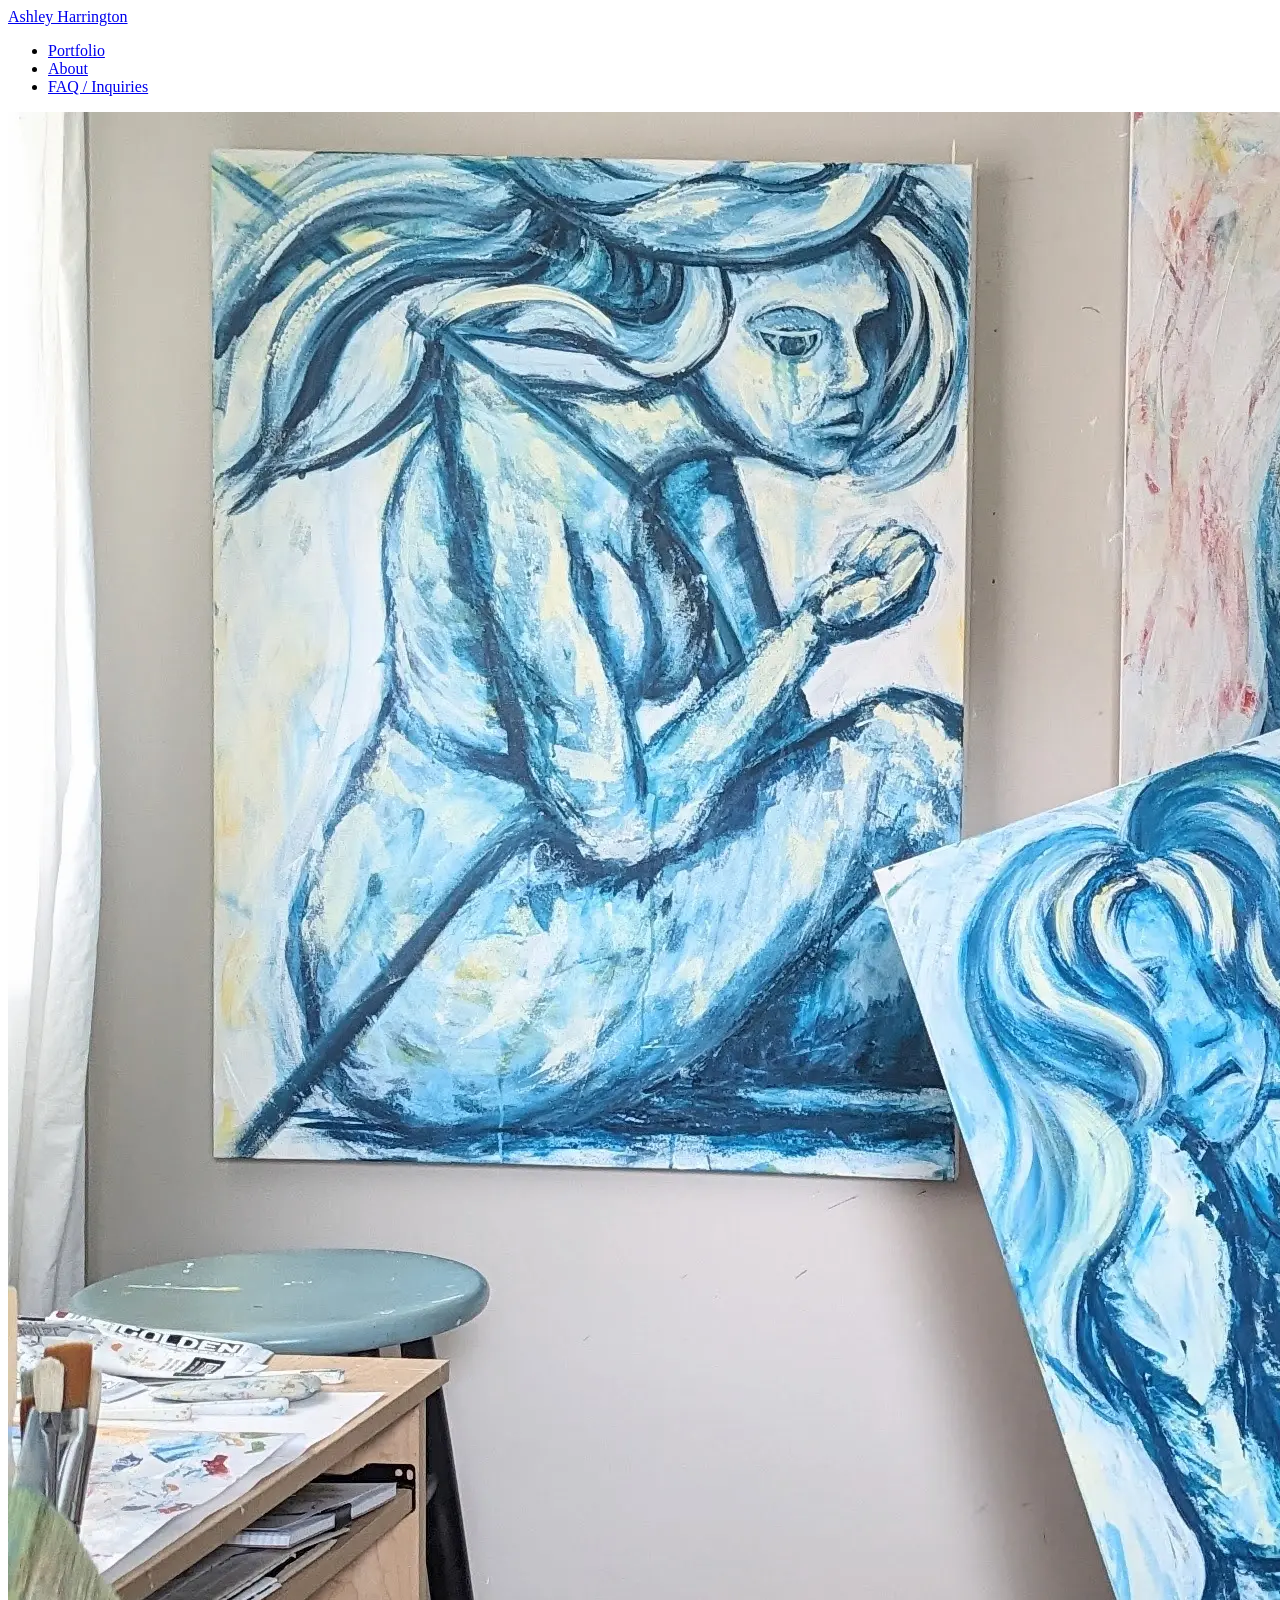
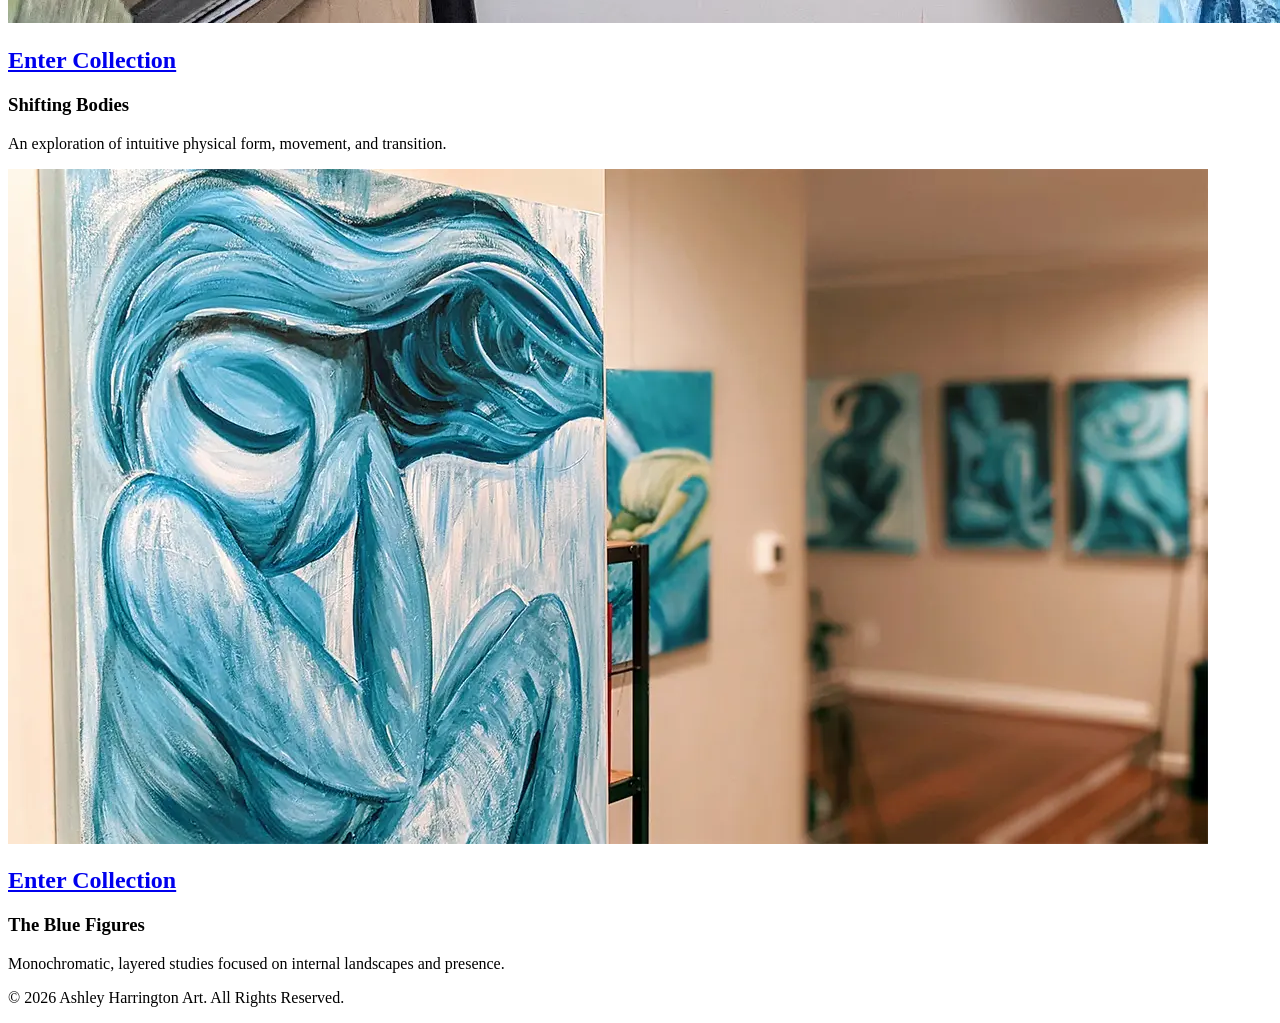
==== index.html @ 6ef23a46 "Update index.html" ====
<!DOCTYPE html>
<html lang="en">
<head>
    <meta charset="UTF-8">
    <meta name="viewport" content="width=device-width, initial-scale=1.0">
    <title>Ashley Harrington Art | Portfolio</title>
    <link rel="stylesheet" href="assets/css/style.css">
</head>
<body>

    <!-- Header Navigation -->
    <header id="site-header" class="gallery-container">
        <div class="header-inner">
            <div class="logo">
                <a href="index.html">Ashley Harrington</a>
            </div>
            <nav>
                <ul>
                    <li><a href="index.html">Portfolio</a></li>
                    <li><a href="about.html">About</a></li>
                    <li><a href="faq.html">FAQ / Inquiries</a></li>
                </ul>
            </nav>
        </div>
    </header>

    <!-- Main Content Container -->
    <main class="gallery-container">
        <section class="collection-rows">

            <!-- Series Block 1 -->
            <div class="collection-block">
                <a href="shifting-bodies.html" class="image-frame">
                    <img src="images/Shifting Bodies Hero.webp" alt="Horizontal shifting bodies somatic painting" />
                    <h2>Enter Collection</h2>
                </a>
                <h3>Shifting Bodies</h3>
                <p>An exploration of intuitive physical form, movement, and transition.</p>
            </div>

            <!-- Series Block 2 -->
            <div class="collection-block">
                <a href="blue-figures.html" class="image-frame">
                    <img src="images/The Blue Figures Hero.webp" alt="Horizontal blue figures landscape intuitive art" />
                    <h2>Enter Collection</h2>
                </a>
                <h3>The Blue Figures</h3>
                <p>Monochromatic, layered studies focused on internal landscapes and presence.</p>
            </div>

        </section>
    </main>

    <!-- Global Footer -->
    <footer id="site-footer">
        <div class="gallery-container">
            <p>&copy; 2026 Ashley Harrington Art. All Rights Reserved.</p>
        </div>
    </footer>

</body>
</html>
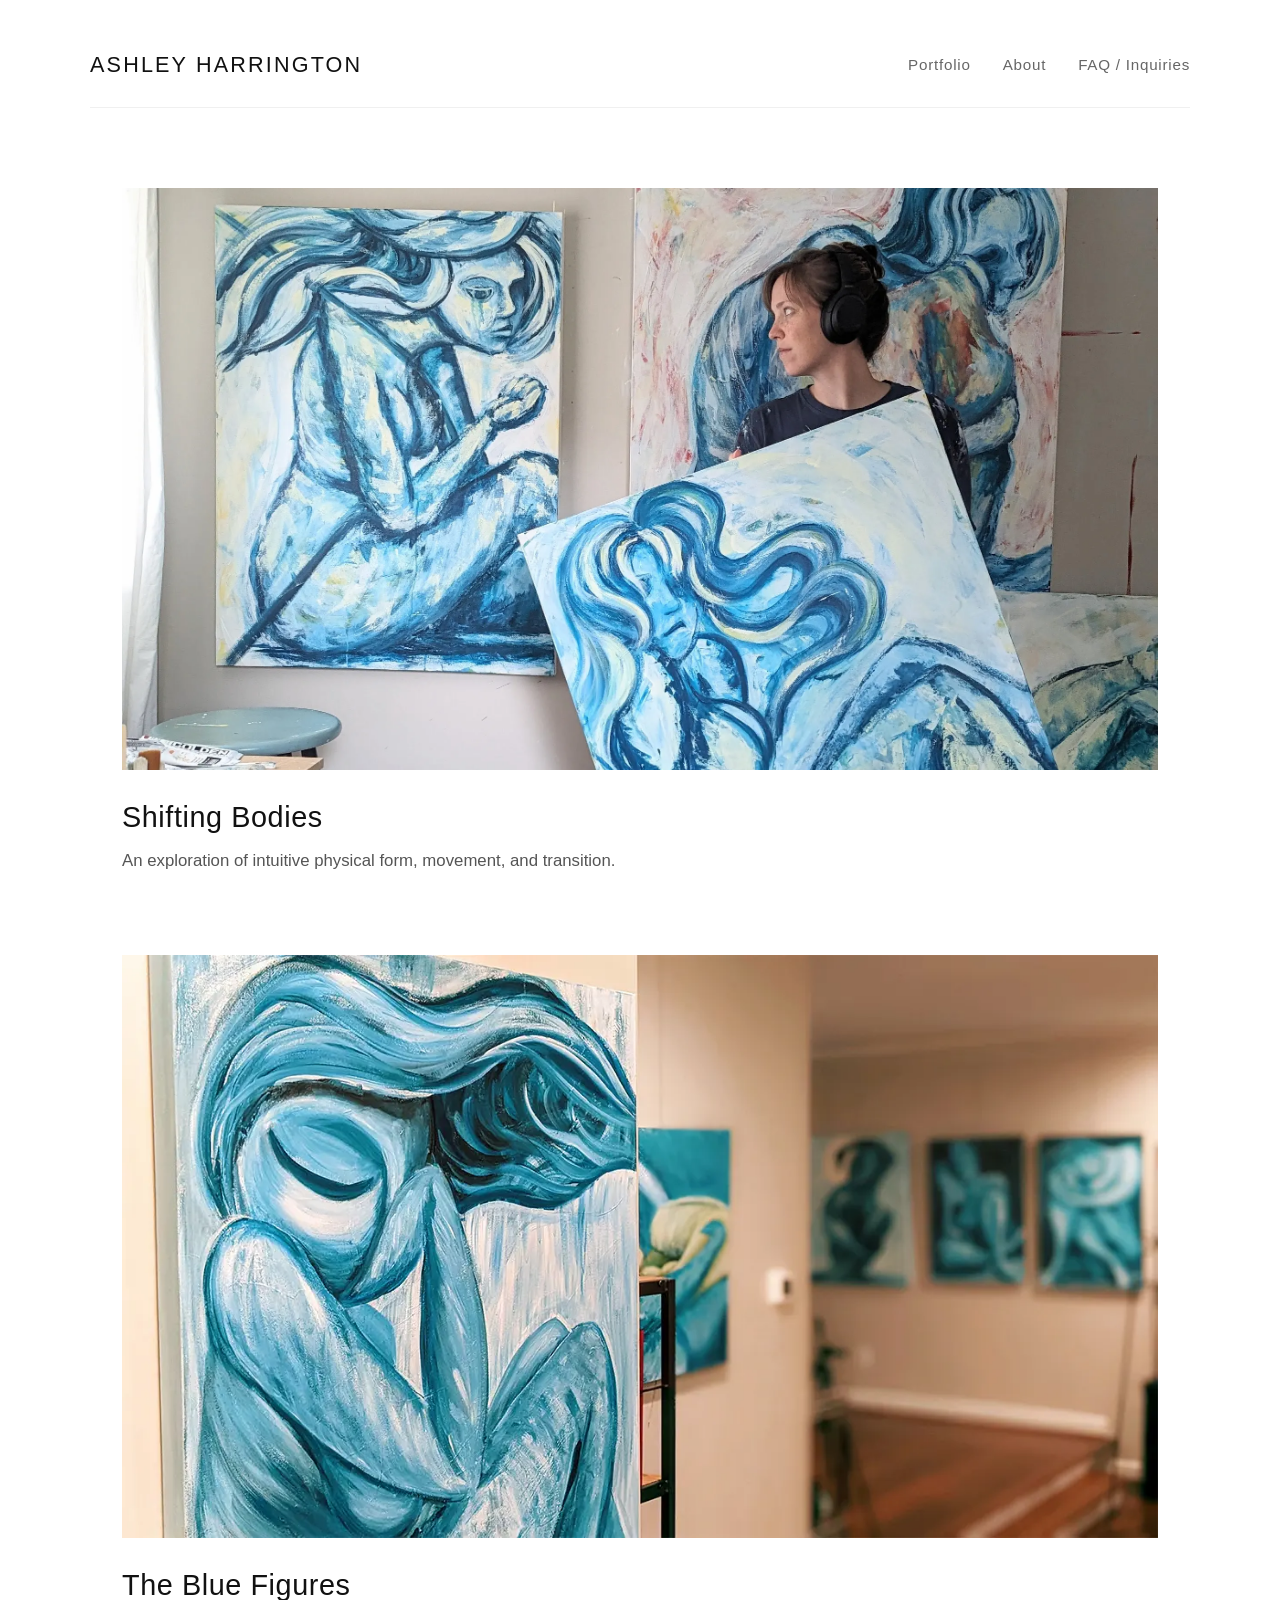
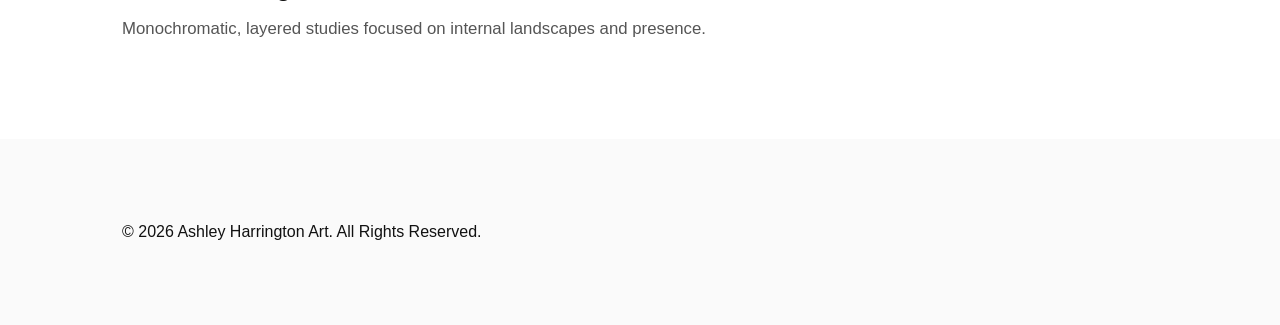
==== commit 21c9b367: "Update index.html" ====
--- a/index.html
+++ b/index.html
@@ -4,7 +4,7 @@
     <meta charset="UTF-8">
     <meta name="viewport" content="width=device-width, initial-scale=1.0">
     <title>Ashley Harrington Art | Portfolio</title>
-    <link rel="stylesheet" href="assets/css/style.css">
+    <link rel="stylesheet" href="assets/css/art.css">
 </head>
 <body>
 
--- a/assets/css/art.css
+++ b/assets/css/art.css
@@ -0,0 +1,318 @@
+/* ==========================================================================
+   MINIMALIST ART GALLERY BLUEPRINT (RAW & RESPONSIVE)
+   ========================================================================== */
+
+/* --- 1. General Page Architecture --- */
+* {
+    box-sizing: border-box;
+    margin: 0;
+    padding: 0;
+}
+
+body {
+    font-family: -apple-system, BlinkMacSystemFont, "Segoe UI", Roboto, Helvetica, Arial, sans-serif;
+    background-color: #ffffff;
+    color: #111111;
+    line-height: 1.6;
+    -webkit-font-smoothing: antialiased;
+}
+
+/* --- 2. Structural Gallery Alignment Containers --- */
+.gallery-container {
+    width: 100%;
+    max-width: 1100px; /* Aligns all elements on a clean central baseline */
+    margin: 0 auto;
+    padding: 0 2rem;
+}
+
+/* --- 3. Unified Header & Inline Navigation --- */
+#site-header {
+    padding: 3rem 0;
+}
+
+#site-header .header-inner {
+    display: flex;
+    justify-content: space-between;
+    align-items: center;
+    border-bottom: 1px solid #f0f0f0;
+    padding-bottom: 1.5rem;
+}
+
+#site-header .logo a {
+    font-size: 1.35rem;
+    font-weight: 400;
+    letter-spacing: 0.1em;
+    text-transform: uppercase;
+    text-decoration: none;
+    color: #111111;
+}
+
+#site-header nav ul {
+    display: flex;
+    list-style: none;
+    gap: 2rem;
+}
+
+#site-header nav a {
+    text-decoration: none;
+    color: #666666;
+    font-size: 0.95rem;
+    letter-spacing: 0.05em;
+    transition: color 0.3s ease;
+}
+
+#site-header nav a:hover {
+    color: #111111;
+}
+
+/* --- 4. Homepage Editorial Row Architecture --- */
+.collection-rows {
+    display: grid;
+    grid-template-columns: 100%;
+    gap: 5rem; /* Generous breathing space between collections */
+    margin: 2rem 0 6rem 0;
+}
+
+.collection-block {
+    display: flex;
+    flex-direction: column;
+    width: 100%;
+}
+
+.collection-block .image-frame {
+    display: grid;
+    grid-template-areas: "overlay";
+    width: 100%;
+    aspect-ratio: 16 / 9; /* Strict widescreen horizontal boundaries */
+    overflow: hidden;
+    position: relative;
+    text-decoration: none;
+    margin-bottom: 1.5rem;
+    background-color: #fafafa;
+}
+
+.collection-block img {
+    grid-area: overlay;
+    width: 100%;
+    height: 100%;
+    object-fit: cover;
+    object-position: center;
+    transition: filter 0.5s cubic-bezier(0.25, 1, 0.5, 1);
+}
+
+.collection-block h2 {
+    grid-area: overlay;
+    display: flex;
+    justify-content: center;
+    align-items: center;
+    margin: 0;
+    color: #ffffff;
+    font-size: 1.35rem;
+    letter-spacing: 0.2em;
+    text-transform: uppercase;
+    font-weight: 300;
+    opacity: 0;
+    background: rgba(0, 0, 0, 0.4); /* Smooth gallery shade */
+    transition: opacity 0.4s ease;
+    z-index: 2;
+}
+
+.collection-block h3 {
+    font-size: 1.8rem;
+    font-weight: 400;
+    letter-spacing: 0.02em;
+    margin: 0 0 0.5rem 0;
+    color: #111111;
+}
+
+.collection-block p {
+    font-size: 1.05rem;
+    color: #555555;
+    max-width: 650px;
+    margin: 0;
+}
+
+/* Hover System */
+.collection-block .image-frame:hover img {
+    filter: brightness(75%);
+}
+
+.collection-block .image-frame:hover h2 {
+    opacity: 1;
+}
+
+/* --- 5. Inner Pages Traditional Painting Grid --- */
+.page-intro {
+    margin: 2rem 0 4rem 0;
+    max-width: 700px;
+}
+
+.page-intro h1 {
+    font-size: 2.5rem;
+    font-weight: 300;
+    letter-spacing: 0.05em;
+    margin-bottom: 1rem;
+}
+
+.painting-grid {
+    display: grid;
+    grid-template-columns: repeat(auto-fill, minmax(300px, 1fr));
+    gap: 3rem;
+    margin-bottom: 6rem;
+}
+
+.painting-card {
+    display: flex;
+    flex-direction: column;
+}
+
+.painting-card .img-wrap {
+    width: 100%;
+    aspect-ratio: 1 / 1; /* Crisp square thumb grid for individual art */
+    overflow: hidden;
+    margin-bottom: 1rem;
+    background-color: #fafafa;
+}
+
+.painting-card img {
+    width: 100%;
+    height: 100%;
+    object-fit: cover;
+}
+
+.painting-card h4 {
+    font-size: 1.15rem;
+    font-weight: 500;
+    margin-bottom: 0.25rem;
+}
+
+.painting-card p {
+    font-size: 0.95rem;
+    color: #666666;
+}
+
+/* --- 6. Form & Footer Formatting --- */
+#site-footer {
+    background-color: #fafafa;
+    padding: 5rem 0;
+    border-top: 1px solid #eeeee e;
+}
+
+.footer-layout {
+    display: grid;
+    grid-template-columns: 1fr 1fr;
+    gap: 4rem;
+}
+
+.contact-form-wrapper h2 {
+    font-size: 1.75rem;
+    font-weight: 400;
+    margin-bottom: 1rem;
+}
+
+.contact-form-wrapper form {
+    display: flex;
+    flex-direction: column;
+    gap: 1.25rem;
+}
+
+.contact-form-wrapper input, 
+.contact-form-wrapper textarea {
+    width: 100%;
+    padding: 0.85rem;
+    border: 1px solid #cccccc;
+    font-size: 1rem;
+}
+
+.contact-form-wrapper button {
+    background-color: #111111;
+    color: #ffffff;
+    border: none;
+    padding: 1rem 2rem;
+    cursor: pointer;
+    font-size: 0.95rem;
+    letter-spacing: 0.1em;
+    text-transform: uppercase;
+    align-self: flex-start;
+}
+
+/* --- 7. Responsive Breakpoints --- */
+@media screen and (max-width: 768px) {
+    #site-header .header-inner {
+        flex-direction: column;
+        gap: 1.5rem;
+    }
+    .footer-layout {
+        grid-template-columns: 100%;
+        gap: 3rem;
+    }
+    .collection-block h3 {
+        font-size: 1.4rem;
+    }
+}
+2. The Core Homepage Template (index.html)
+Replace your full homepage code with this clean layout document. It connects directly to your styling file and lists your macro series with pristine code hygiene:
+
+HTML
+<!DOCTYPE html>
+<html lang="en">
+<head>
+    <meta charset="UTF-8">
+    <meta name="viewport" content="width=device-width, initial-scale=1.0">
+    <title>Ashley Harrington Art | Portfolio</title>
+    <link rel="stylesheet" href="assets/css/style.css">
+</head>
+<body>
+
+    <!-- Header Navigation -->
+    <header id="site-header" class="gallery-container">
+        <div class="header-inner">
+            <div class="logo">
+                <a href="index.html">Ashley Harrington</a>
+            </div>
+            <nav>
+                <ul>
+                    <li><a href="index.html">Portfolio</a></li>
+                    <li><a href="about.html">About</a></li>
+                    <li><a href="faq.html">FAQ / Inquiries</a></li>
+                </ul>
+            </nav>
+        </div>
+    </header>
+
+    <!-- Main Content Container -->
+    <main class="gallery-container">
+        <section class="collection-rows">
+
+            <!-- Series Block 1 -->
+            <div class="collection-block">
+                <a href="shifting-bodies.html" class="image-frame">
+                    <img src="images/shifting-bodies-horizontal.webp" alt="Horizontal shifting bodies somatic painting" />
+                    <h2>Enter Collection</h2>
+                </a>
+                <h3>Shifting Bodies</h3>
+                <p>An exploration of intuitive physical form, movement, and transition.</p>
+            </div>
+
+            <!-- Series Block 2 -->
+            <div class="collection-block">
+                <a href="blue-figures.html" class="image-frame">
+                    <img src="images/blue-figures-horizontal.webp" alt="Horizontal blue figures landscape intuitive art" />
+                    <h2>Enter Collection</h2>
+                </a>
+                <h3>The Blue Figures</h3>
+                <p>Monochromatic, layered studies focused on internal landscapes and presence.</p>
+            </div>
+
+        </section>
+    </main>
+
+    <!-- Global Footer -->
+    <footer id="site-footer">
+        <div class="gallery-container">
+            <p>&copy; 2026 Ashley Harrington Art. All Rights Reserved.</p>
+        </div>
+    </footer>
+
+</body>
+</html>
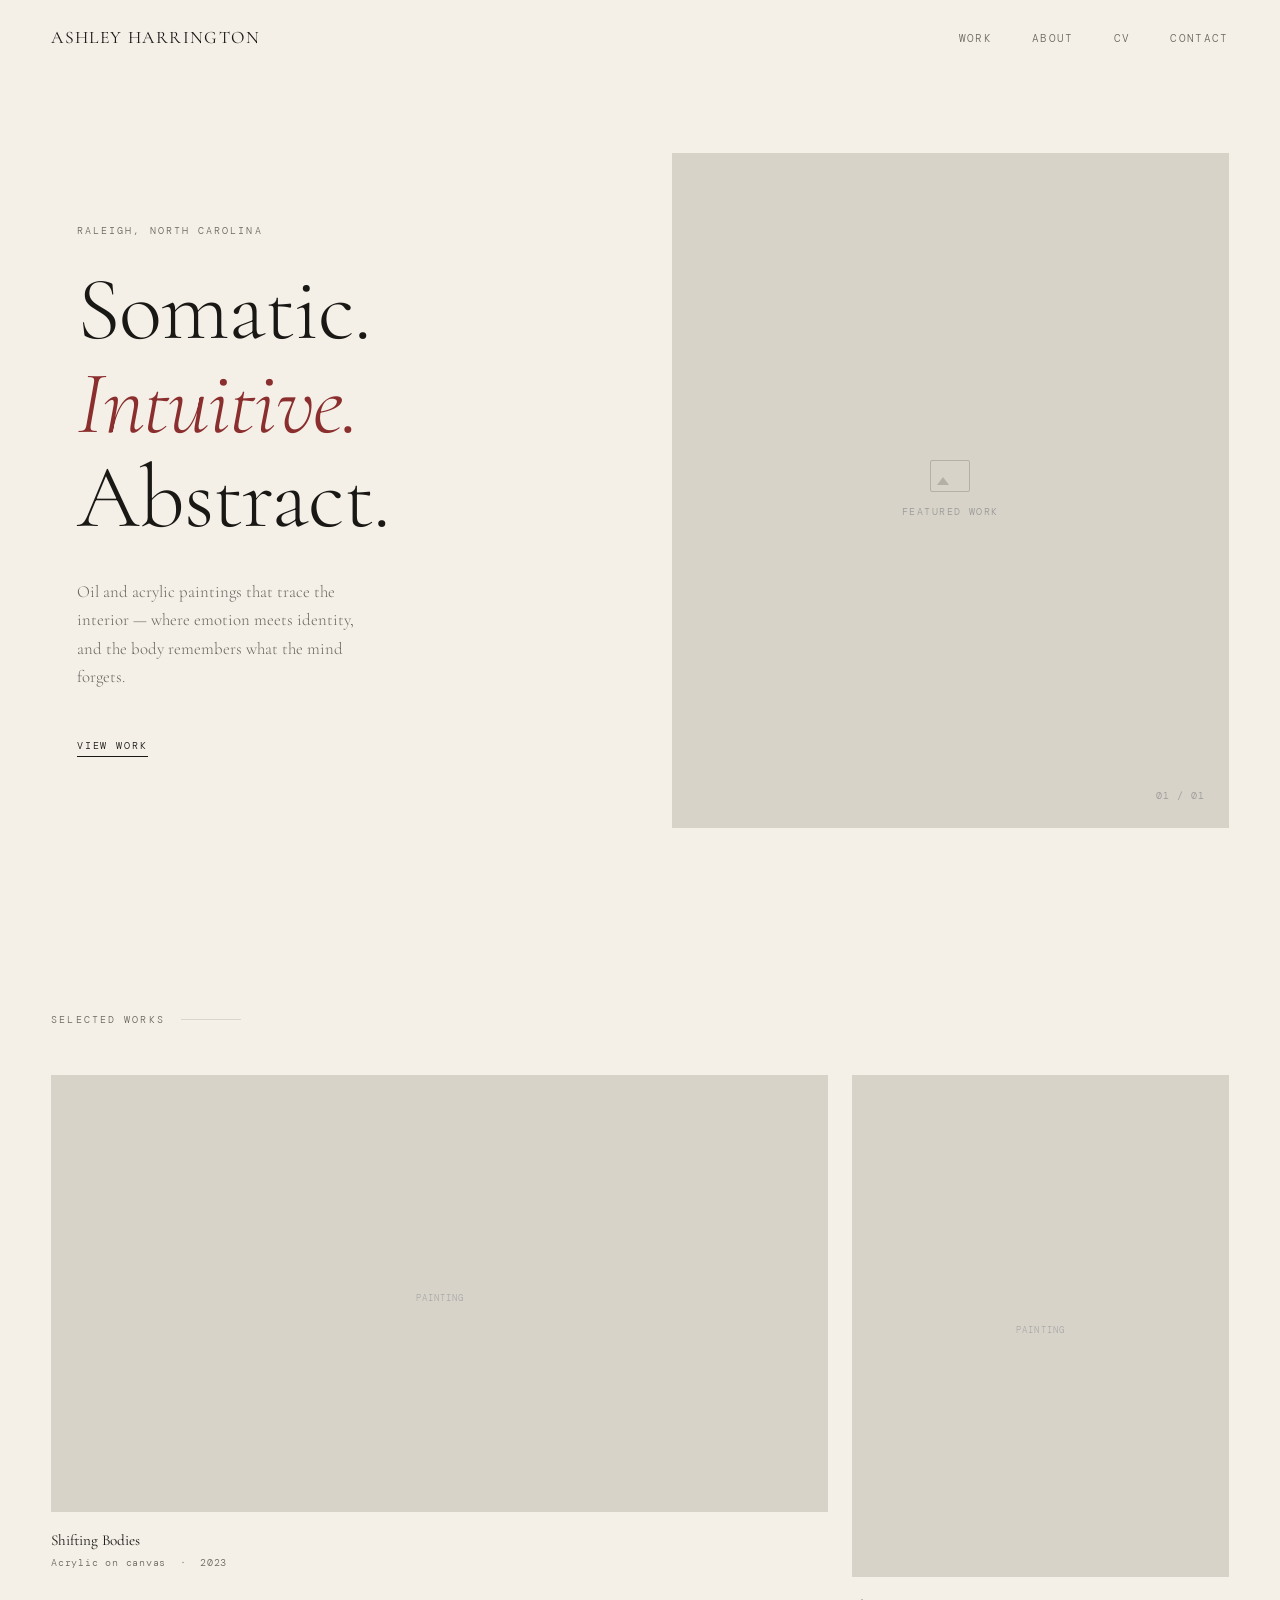
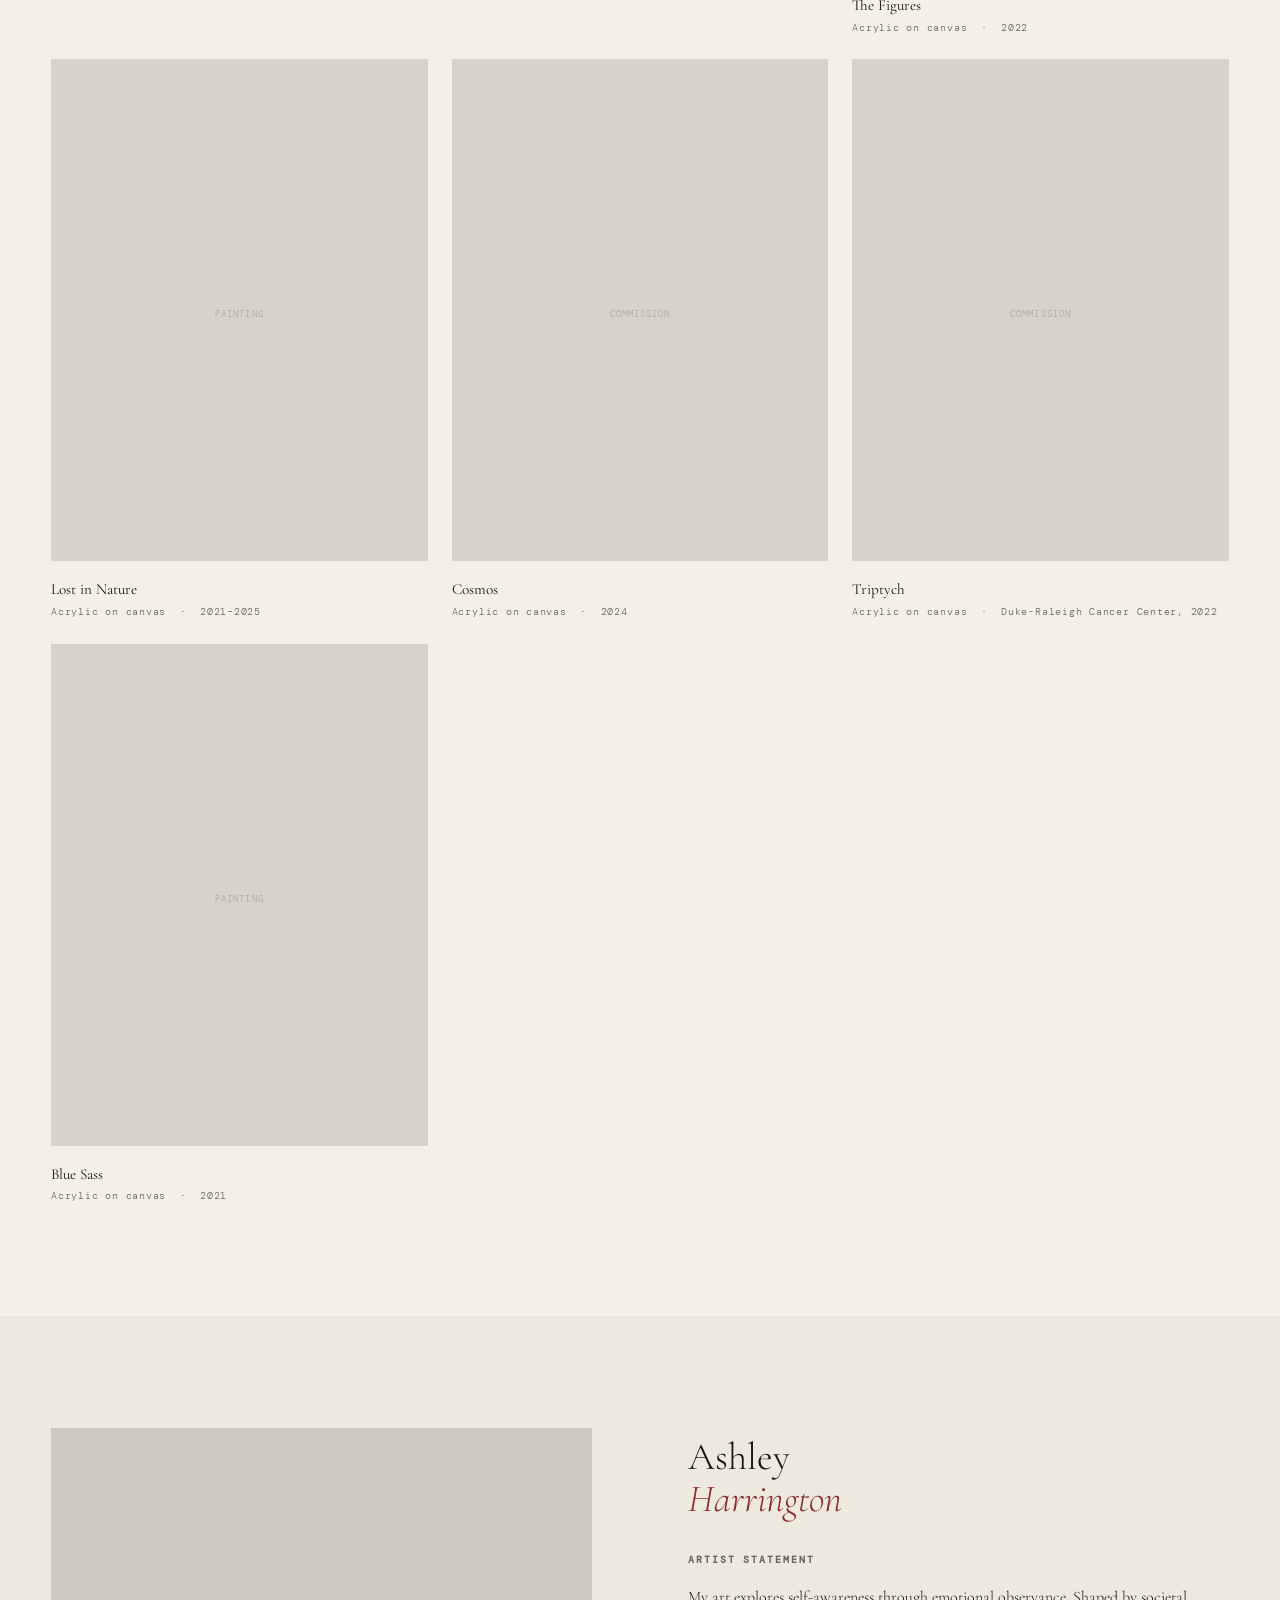
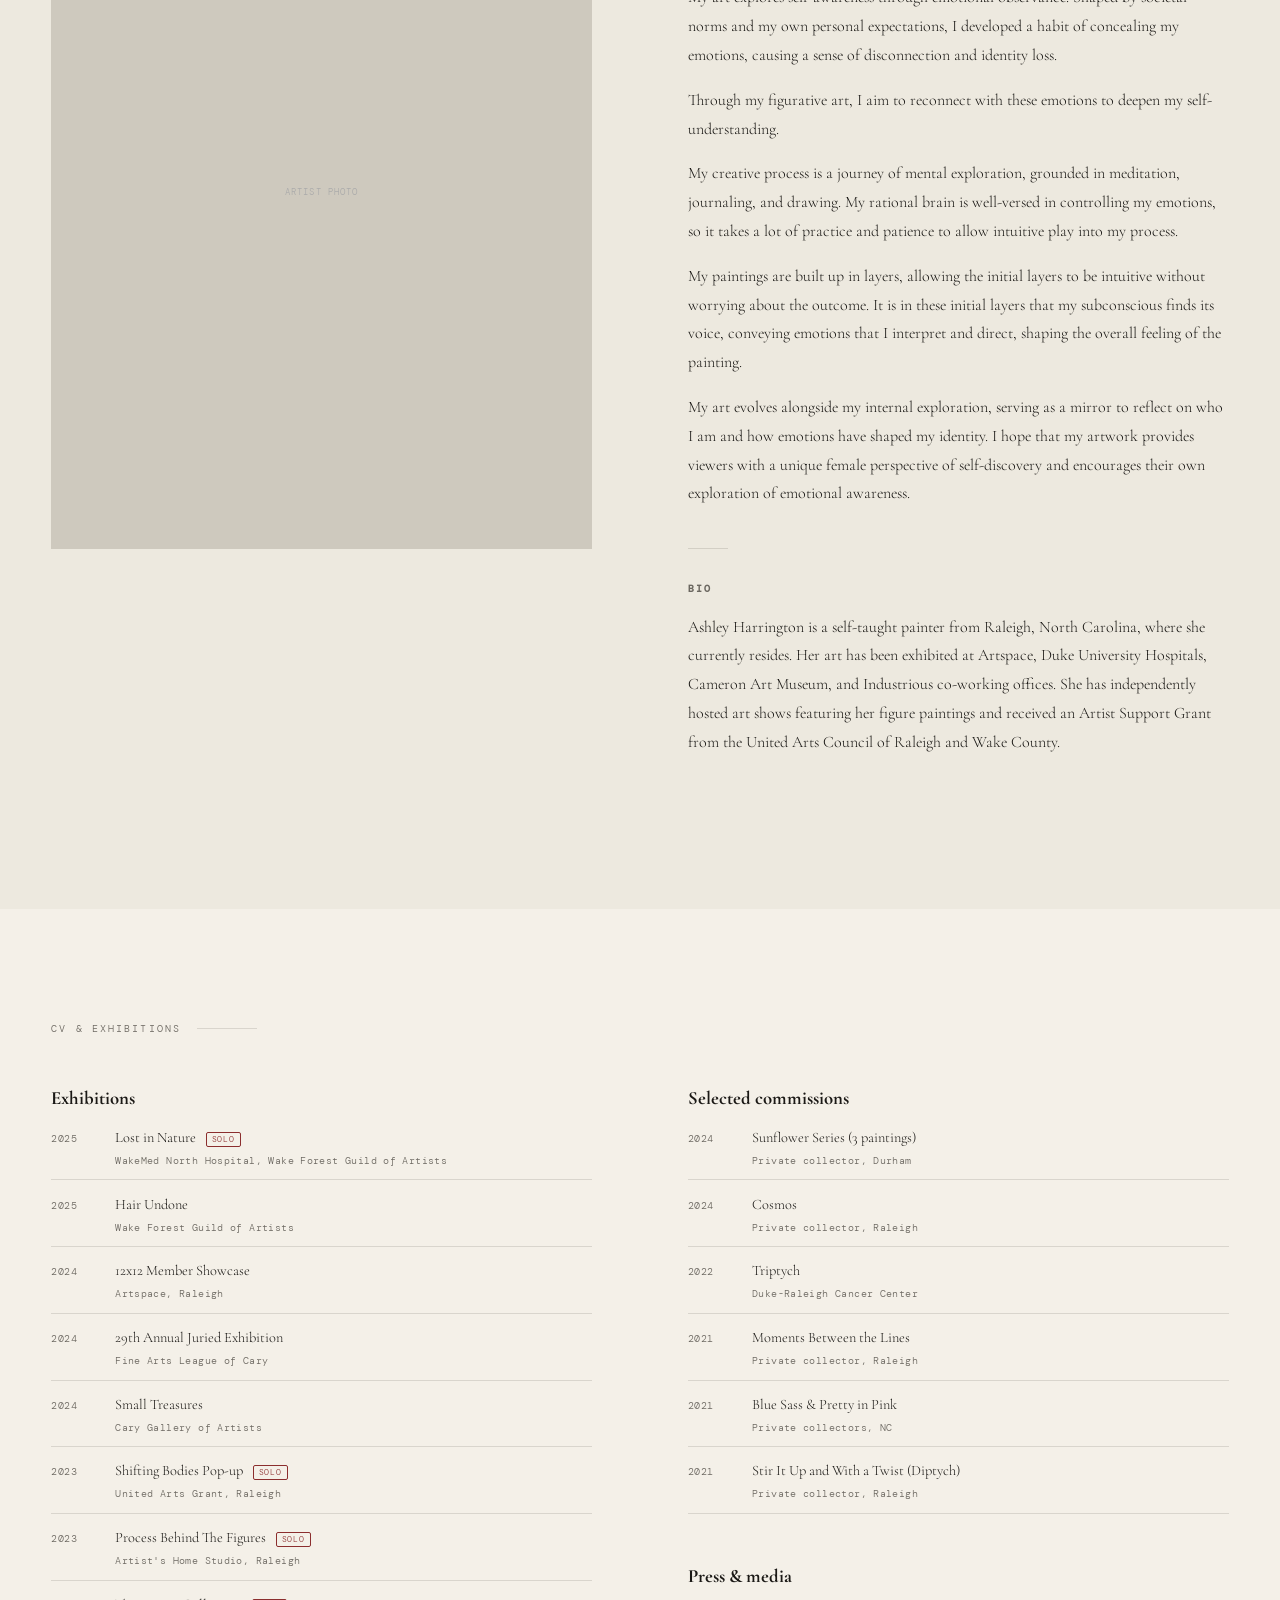
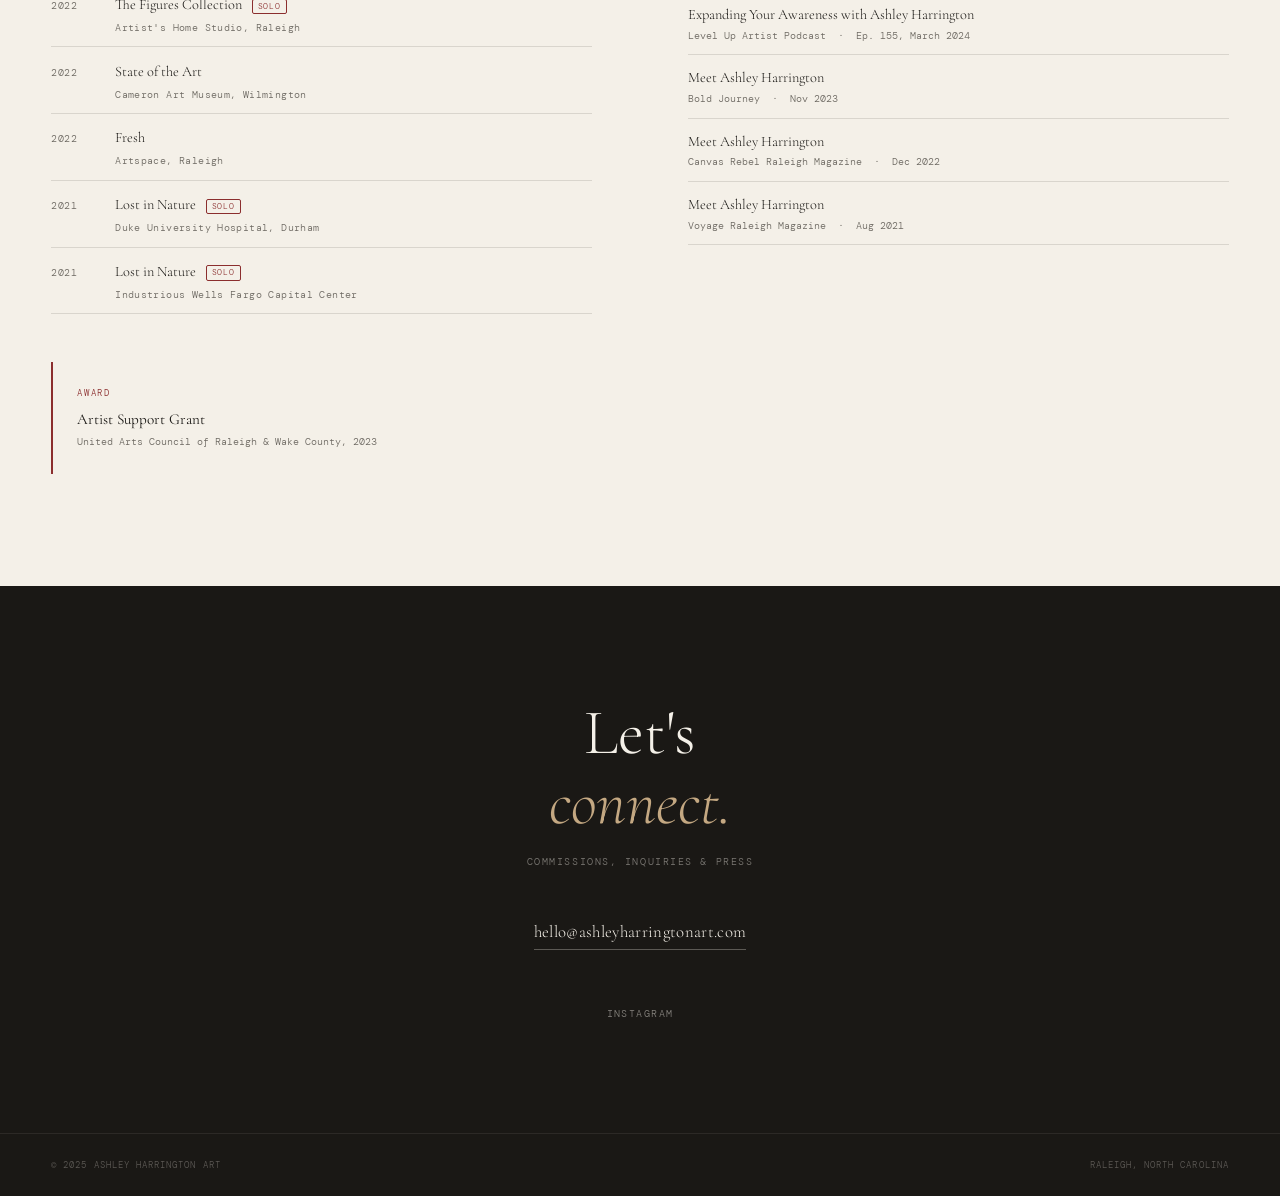
==== commit cde8a96c: "Update index.html" ====
--- a/index.html
+++ b/index.html
@@ -1,62 +1,817 @@
 <!DOCTYPE html>
 <html lang="en">
 <head>
-    <meta charset="UTF-8">
-    <meta name="viewport" content="width=device-width, initial-scale=1.0">
-    <title>Ashley Harrington Art | Portfolio</title>
-    <link rel="stylesheet" href="assets/css/art.css">
+<meta charset="UTF-8">
+<meta name="viewport" content="width=device-width, initial-scale=1.0">
+<title>Ashley Harrington Art</title>
+<link rel="preconnect" href="https://fonts.googleapis.com">
+<link href="https://fonts.googleapis.com/css2?family=Cormorant+Garamond:ital,wght@0,300;0,400;1,300;1,400&family=DM+Mono:wght@300;400&display=swap" rel="stylesheet">
+<style>
+  *, *::before, *::after { box-sizing: border-box; margin: 0; padding: 0; }
+
+  :root {
+    --cream: #F4F0E8;
+    --ink: #1a1815;
+    --muted: #6b6760;
+    --accent: #8B2E2E;
+    --border: rgba(26,24,21,0.12);
+    --serif: 'Cormorant Garamond', Georgia, serif;
+    --mono: 'DM Mono', monospace;
+  }
+
+  html { scroll-behavior: smooth; }
+
+  body {
+    background: var(--cream);
+    color: var(--ink);
+    font-family: var(--serif);
+    font-weight: 300;
+    line-height: 1.6;
+    overflow-x: hidden;
+  }
+
+  /* NAV */
+  nav {
+    position: fixed;
+    top: 0; left: 0; right: 0;
+    z-index: 100;
+    display: flex;
+    justify-content: space-between;
+    align-items: center;
+    padding: 1.5rem 4vw;
+    background: var(--cream);
+    border-bottom: 1px solid transparent;
+    transition: border-color 0.3s;
+  }
+  nav.scrolled { border-color: var(--border); }
+  .nav-name {
+    font-family: var(--serif);
+    font-size: 1.1rem;
+    font-weight: 400;
+    letter-spacing: 0.08em;
+    text-transform: uppercase;
+    text-decoration: none;
+    color: var(--ink);
+  }
+  .nav-links { display: flex; gap: 2.5rem; list-style: none; }
+  .nav-links a {
+    font-family: var(--mono);
+    font-size: 0.7rem;
+    font-weight: 300;
+    letter-spacing: 0.12em;
+    text-transform: uppercase;
+    color: var(--muted);
+    text-decoration: none;
+    transition: color 0.2s;
+  }
+  .nav-links a:hover { color: var(--ink); }
+
+  /* HERO */
+  #hero {
+    min-height: 100vh;
+    display: grid;
+    grid-template-columns: 1fr 1fr;
+    align-items: center;
+    padding: 0 4vw;
+    gap: 4rem;
+    padding-top: 5rem;
+  }
+  .hero-text { padding-left: 2vw; }
+  .hero-eyebrow {
+    font-family: var(--mono);
+    font-size: 0.65rem;
+    letter-spacing: 0.2em;
+    text-transform: uppercase;
+    color: var(--muted);
+    margin-bottom: 1.5rem;
+  }
+  .hero-title {
+    font-size: clamp(3.5rem, 7vw, 6rem);
+    font-weight: 300;
+    line-height: 1.05;
+    letter-spacing: -0.01em;
+    margin-bottom: 2rem;
+  }
+  .hero-title em {
+    font-style: italic;
+    color: var(--accent);
+  }
+  .hero-tagline {
+    font-size: 1.05rem;
+    font-weight: 300;
+    color: var(--muted);
+    max-width: 36ch;
+    line-height: 1.7;
+    margin-bottom: 2.5rem;
+  }
+  .hero-cta {
+    display: inline-block;
+    font-family: var(--mono);
+    font-size: 0.65rem;
+    letter-spacing: 0.18em;
+    text-transform: uppercase;
+    color: var(--ink);
+    text-decoration: none;
+    border-bottom: 1px solid var(--ink);
+    padding-bottom: 2px;
+    transition: color 0.2s, border-color 0.2s;
+  }
+  .hero-cta:hover { color: var(--accent); border-color: var(--accent); }
+  .hero-image-block {
+    position: relative;
+    height: 75vh;
+    max-height: 680px;
+  }
+  .hero-placeholder {
+    width: 100%;
+    height: 100%;
+    background: #d8d3c8;
+    display: flex;
+    flex-direction: column;
+    align-items: center;
+    justify-content: center;
+    gap: 0.75rem;
+  }
+  .hero-placeholder span {
+    font-family: var(--mono);
+    font-size: 0.6rem;
+    letter-spacing: 0.15em;
+    text-transform: uppercase;
+    color: #999;
+  }
+  .hero-placeholder .img-icon {
+    width: 40px;
+    height: 32px;
+    border: 1.5px solid #b5b0a6;
+    border-radius: 2px;
+    position: relative;
+  }
+  .hero-placeholder .img-icon::after {
+    content: '';
+    position: absolute;
+    bottom: 6px; left: 6px;
+    width: 0; height: 0;
+    border-left: 6px solid transparent;
+    border-right: 6px solid transparent;
+    border-bottom: 8px solid #b5b0a6;
+  }
+  .hero-counter {
+    position: absolute;
+    bottom: 1.5rem;
+    right: 1.5rem;
+    font-family: var(--mono);
+    font-size: 0.6rem;
+    letter-spacing: 0.1em;
+    color: #999;
+  }
+
+  /* SECTION STRUCTURE */
+  section { padding: 7rem 4vw; }
+  .section-label {
+    font-family: var(--mono);
+    font-size: 0.6rem;
+    letter-spacing: 0.22em;
+    text-transform: uppercase;
+    color: var(--muted);
+    margin-bottom: 3rem;
+    display: flex;
+    align-items: center;
+    gap: 1rem;
+  }
+  .section-label::after {
+    content: '';
+    flex: 1;
+    max-width: 60px;
+    height: 1px;
+    background: var(--border);
+  }
+
+  /* WORK */
+  #work { background: var(--cream); }
+  .work-grid {
+    display: grid;
+    grid-template-columns: repeat(3, 1fr);
+    gap: 1.5rem;
+  }
+  .work-item { position: relative; cursor: pointer; }
+  .work-thumb {
+    aspect-ratio: 3/4;
+    background: #d8d3c8;
+    overflow: hidden;
+    display: flex;
+    flex-direction: column;
+    align-items: center;
+    justify-content: center;
+    gap: 0.5rem;
+    transition: filter 0.3s;
+  }
+  .work-thumb:hover { filter: brightness(0.93); }
+  .work-thumb span {
+    font-family: var(--mono);
+    font-size: 0.55rem;
+    letter-spacing: 0.12em;
+    text-transform: uppercase;
+    color: #aaa;
+  }
+  .work-meta { padding: 1rem 0 0; }
+  .work-title {
+    font-size: 0.95rem;
+    font-weight: 400;
+    margin-bottom: 0.15rem;
+  }
+  .work-detail {
+    font-family: var(--mono);
+    font-size: 0.6rem;
+    letter-spacing: 0.08em;
+    color: var(--muted);
+  }
+  /* Wide items */
+  .work-item.wide { grid-column: span 2; }
+  .work-item.wide .work-thumb { aspect-ratio: 16/9; }
+
+  /* ABOUT */
+  #about {
+    display: grid;
+    grid-template-columns: 1fr 1fr;
+    gap: 6rem;
+    align-items: start;
+    background: #ede9df;
+  }
+  .about-image-block {
+    position: sticky;
+    top: 7rem;
+  }
+  .about-photo {
+    width: 100%;
+    aspect-ratio: 3/4;
+    background: #cec9be;
+    display: flex;
+    flex-direction: column;
+    align-items: center;
+    justify-content: center;
+    gap: 0.5rem;
+  }
+  .about-photo span {
+    font-family: var(--mono);
+    font-size: 0.55rem;
+    letter-spacing: 0.12em;
+    text-transform: uppercase;
+    color: #aaa;
+  }
+  .about-content { padding-top: 0.5rem; }
+  .about-name {
+    font-size: 2.4rem;
+    font-weight: 300;
+    line-height: 1.1;
+    margin-bottom: 2rem;
+  }
+  .about-name em { font-style: italic; color: var(--accent); }
+  .statement-block { margin-bottom: 2.5rem; }
+  .statement-block h3 {
+    font-family: var(--mono);
+    font-size: 0.6rem;
+    letter-spacing: 0.2em;
+    text-transform: uppercase;
+    color: var(--muted);
+    margin-bottom: 1rem;
+  }
+  .statement-block p {
+    font-size: 1rem;
+    line-height: 1.8;
+    color: var(--ink);
+    font-weight: 300;
+    margin-bottom: 1rem;
+  }
+  .about-divider {
+    width: 40px;
+    height: 1px;
+    background: var(--border);
+    margin: 2rem 0;
+  }
+
+  /* EXHIBITIONS */
+  #exhibitions { background: var(--cream); }
+  .exhibitions-grid {
+    display: grid;
+    grid-template-columns: 1fr 1fr;
+    gap: 0 6rem;
+  }
+  .ex-col h3 {
+    font-family: var(--mono);
+    font-size: 0.6rem;
+    letter-spacing: 0.2em;
+    text-transform: uppercase;
+    color: var(--muted);
+    margin-bottom: 1.5rem;
+    padding-bottom: 0.75rem;
+    border-bottom: 1px solid var(--border);
+  }
+  .ex-list { list-style: none; }
+  .ex-item {
+    display: flex;
+    gap: 1.5rem;
+    padding: 0.7rem 0;
+    border-bottom: 1px solid var(--border);
+    align-items: baseline;
+  }
+  .ex-year {
+    font-family: var(--mono);
+    font-size: 0.6rem;
+    color: var(--muted);
+    min-width: 2.5rem;
+    letter-spacing: 0.05em;
+  }
+  .ex-title { font-size: 0.9rem; font-weight: 300; line-height: 1.4; }
+  .ex-venue {
+    font-family: var(--mono);
+    font-size: 0.6rem;
+    color: var(--muted);
+    letter-spacing: 0.04em;
+    display: block;
+    margin-top: 0.15rem;
+  }
+  .ex-solo {
+    display: inline-block;
+    font-family: var(--mono);
+    font-size: 0.5rem;
+    letter-spacing: 0.1em;
+    text-transform: uppercase;
+    color: var(--accent);
+    border: 1px solid var(--accent);
+    padding: 1px 5px;
+    border-radius: 2px;
+    vertical-align: middle;
+    margin-left: 0.4rem;
+  }
+  .press-list { list-style: none; }
+  .press-item {
+    padding: 0.7rem 0;
+    border-bottom: 1px solid var(--border);
+  }
+  .press-item a {
+    font-size: 0.9rem;
+    font-weight: 300;
+    color: var(--ink);
+    text-decoration: none;
+    transition: color 0.2s;
+    display: block;
+  }
+  .press-item a:hover { color: var(--accent); }
+  .press-source {
+    font-family: var(--mono);
+    font-size: 0.6rem;
+    color: var(--muted);
+    margin-top: 0.1rem;
+  }
+  .award-block {
+    margin-top: 3rem;
+    padding: 1.5rem;
+    border-left: 2px solid var(--accent);
+  }
+  .award-label {
+    font-family: var(--mono);
+    font-size: 0.55rem;
+    letter-spacing: 0.2em;
+    text-transform: uppercase;
+    color: var(--accent);
+    margin-bottom: 0.4rem;
+  }
+  .award-title { font-size: 0.95rem; font-weight: 400; }
+  .award-org { font-family: var(--mono); font-size: 0.6rem; color: var(--muted); margin-top: 0.2rem; }
+
+  /* CONTACT */
+  #contact {
+    background: var(--ink);
+    color: var(--cream);
+    text-align: center;
+    display: flex;
+    flex-direction: column;
+    align-items: center;
+    justify-content: center;
+    min-height: 60vh;
+  }
+  .contact-heading {
+    font-size: clamp(2.5rem, 5vw, 4.5rem);
+    font-weight: 300;
+    line-height: 1.1;
+    margin-bottom: 1rem;
+  }
+  .contact-heading em { font-style: italic; color: #c4a882; }
+  .contact-sub {
+    font-family: var(--mono);
+    font-size: 0.65rem;
+    letter-spacing: 0.15em;
+    text-transform: uppercase;
+    color: rgba(244,240,232,0.45);
+    margin-bottom: 3rem;
+  }
+  .contact-email {
+    display: inline-block;
+    font-size: 1.05rem;
+    font-weight: 300;
+    color: var(--cream);
+    text-decoration: none;
+    border-bottom: 1px solid rgba(244,240,232,0.3);
+    padding-bottom: 3px;
+    letter-spacing: 0.02em;
+    transition: border-color 0.2s;
+    margin-bottom: 3.5rem;
+  }
+  .contact-email:hover { border-color: #c4a882; }
+  .social-row { display: flex; gap: 2.5rem; align-items: center; justify-content: center; }
+  .social-link {
+    font-family: var(--mono);
+    font-size: 0.6rem;
+    letter-spacing: 0.15em;
+    text-transform: uppercase;
+    color: rgba(244,240,232,0.5);
+    text-decoration: none;
+    transition: color 0.2s;
+  }
+  .social-link:hover { color: var(--cream); }
+
+  /* FOOTER */
+  footer {
+    background: var(--ink);
+    border-top: 1px solid rgba(244,240,232,0.08);
+    padding: 1.5rem 4vw;
+    display: flex;
+    justify-content: space-between;
+    align-items: center;
+  }
+  footer p {
+    font-family: var(--mono);
+    font-size: 0.55rem;
+    letter-spacing: 0.12em;
+    color: rgba(244,240,232,0.3);
+    text-transform: uppercase;
+  }
+
+  /* ANIMATIONS */
+  .fade-in { opacity: 0; transform: translateY(20px); transition: opacity 0.7s ease, transform 0.7s ease; }
+  .fade-in.visible { opacity: 1; transform: translateY(0); }
+
+  /* RESPONSIVE */
+  @media (max-width: 900px) {
+    #hero { grid-template-columns: 1fr; padding-top: 6rem; }
+    .hero-image-block { height: 55vw; max-height: 400px; order: -1; }
+    .hero-text { padding-left: 0; }
+    .work-grid { grid-template-columns: 1fr 1fr; }
+    .work-item.wide { grid-column: span 2; }
+    #about { grid-template-columns: 1fr; gap: 3rem; }
+    .about-image-block { position: static; }
+    .exhibitions-grid { grid-template-columns: 1fr; gap: 3rem; }
+  }
+  @media (max-width: 600px) {
+    nav { padding: 1.2rem 5vw; }
+    .nav-links { gap: 1.5rem; }
+    .work-grid { grid-template-columns: 1fr; }
+    .work-item.wide { grid-column: span 1; }
+    .work-item.wide .work-thumb { aspect-ratio: 4/3; }
+    section { padding: 5rem 5vw; }
+  }
+</style>
 </head>
 <body>
 
-    <!-- Header Navigation -->
-    <header id="site-header" class="gallery-container">
-        <div class="header-inner">
-            <div class="logo">
-                <a href="index.html">Ashley Harrington</a>
-            </div>
-            <nav>
-                <ul>
-                    <li><a href="index.html">Portfolio</a></li>
-                    <li><a href="about.html">About</a></li>
-                    <li><a href="faq.html">FAQ / Inquiries</a></li>
-                </ul>
-            </nav>
-        </div>
-    </header>
-
-    <!-- Main Content Container -->
-    <main class="gallery-container">
-        <section class="collection-rows">
-
-            <!-- Series Block 1 -->
-            <div class="collection-block">
-                <a href="shifting-bodies.html" class="image-frame">
-                    <img src="images/Shifting Bodies Hero.webp" alt="Horizontal shifting bodies somatic painting" />
-                    <h2>Enter Collection</h2>
-                </a>
-                <h3>Shifting Bodies</h3>
-                <p>An exploration of intuitive physical form, movement, and transition.</p>
-            </div>
-
-            <!-- Series Block 2 -->
-            <div class="collection-block">
-                <a href="blue-figures.html" class="image-frame">
-                    <img src="images/The Blue Figures Hero.webp" alt="Horizontal blue figures landscape intuitive art" />
-                    <h2>Enter Collection</h2>
-                </a>
-                <h3>The Blue Figures</h3>
-                <p>Monochromatic, layered studies focused on internal landscapes and presence.</p>
-            </div>
-
-        </section>
-    </main>
-
-    <!-- Global Footer -->
-    <footer id="site-footer">
-        <div class="gallery-container">
-            <p>&copy; 2026 Ashley Harrington Art. All Rights Reserved.</p>
-        </div>
-    </footer>
+<nav id="main-nav">
+  <a href="#hero" class="nav-name">Ashley Harrington</a>
+  <ul class="nav-links">
+    <li><a href="#work">Work</a></li>
+    <li><a href="#about">About</a></li>
+    <li><a href="#exhibitions">CV</a></li>
+    <li><a href="#contact">Contact</a></li>
+  </ul>
+</nav>
+
+<!-- HERO -->
+<section id="hero">
+  <div class="hero-text fade-in">
+    <p class="hero-eyebrow">Raleigh, North Carolina</p>
+    <h1 class="hero-title">
+      Somatic.<br>
+      <em>Intuitive.</em><br>
+      Abstract.
+    </h1>
+    <p class="hero-tagline">Oil and acrylic paintings that trace the interior — where emotion meets identity, and the body remembers what the mind forgets.</p>
+    <a href="#work" class="hero-cta">View work</a>
+  </div>
+  <div class="hero-image-block fade-in" style="transition-delay: 0.15s;">
+    <div class="hero-placeholder">
+      <div class="img-icon"></div>
+      <span>Featured work</span>
+    </div>
+    <span class="hero-counter">01 / 01</span>
+  </div>
+</section>
+
+<!-- WORK -->
+<section id="work">
+  <p class="section-label fade-in">Selected works</p>
+  <div class="work-grid">
+
+    <div class="work-item wide fade-in">
+      <div class="work-thumb">
+        <div class="img-icon"></div>
+        <span>Painting</span>
+      </div>
+      <div class="work-meta">
+        <p class="work-title">Shifting Bodies</p>
+        <p class="work-detail">Acrylic on canvas &nbsp;·&nbsp; 2023</p>
+      </div>
+    </div>
+
+    <div class="work-item fade-in" style="transition-delay:0.05s">
+      <div class="work-thumb">
+        <div class="img-icon"></div>
+        <span>Painting</span>
+      </div>
+      <div class="work-meta">
+        <p class="work-title">The Figures</p>
+        <p class="work-detail">Acrylic on canvas &nbsp;·&nbsp; 2022</p>
+      </div>
+    </div>
+
+    <div class="work-item fade-in" style="transition-delay:0.1s">
+      <div class="work-thumb">
+        <div class="img-icon"></div>
+        <span>Painting</span>
+      </div>
+      <div class="work-meta">
+        <p class="work-title">Lost in Nature</p>
+        <p class="work-detail">Acrylic on canvas &nbsp;·&nbsp; 2021–2025</p>
+      </div>
+    </div>
+
+    <div class="work-item fade-in" style="transition-delay:0.05s">
+      <div class="work-thumb">
+        <div class="img-icon"></div>
+        <span>Commission</span>
+      </div>
+      <div class="work-meta">
+        <p class="work-title">Cosmos</p>
+        <p class="work-detail">Acrylic on canvas &nbsp;·&nbsp; 2024</p>
+      </div>
+    </div>
+
+    <div class="work-item fade-in" style="transition-delay:0.1s">
+      <div class="work-thumb">
+        <div class="img-icon"></div>
+        <span>Commission</span>
+      </div>
+      <div class="work-meta">
+        <p class="work-title">Triptych</p>
+        <p class="work-detail">Acrylic on canvas &nbsp;·&nbsp; Duke-Raleigh Cancer Center, 2022</p>
+      </div>
+    </div>
+
+    <div class="work-item fade-in" style="transition-delay:0.15s">
+      <div class="work-thumb">
+        <div class="img-icon"></div>
+        <span>Painting</span>
+      </div>
+      <div class="work-meta">
+        <p class="work-title">Blue Sass</p>
+        <p class="work-detail">Acrylic on canvas &nbsp;·&nbsp; 2021</p>
+      </div>
+    </div>
+
+  </div>
+</section>
+
+<!-- ABOUT -->
+<section id="about">
+  <div class="about-image-block fade-in">
+    <div class="about-photo">
+      <div class="img-icon"></div>
+      <span>Artist photo</span>
+    </div>
+  </div>
+  <div class="about-content fade-in" style="transition-delay:0.1s">
+    <h2 class="about-name">Ashley<br><em>Harrington</em></h2>
+
+    <div class="statement-block">
+      <h3>Artist statement</h3>
+      <p>My art explores self-awareness through emotional observance. Shaped by societal norms and my own personal expectations, I developed a habit of concealing my emotions, causing a sense of disconnection and identity loss.</p>
+      <p>Through my figurative art, I aim to reconnect with these emotions to deepen my self-understanding.</p>
+      <p>My creative process is a journey of mental exploration, grounded in meditation, journaling, and drawing. My rational brain is well-versed in controlling my emotions, so it takes a lot of practice and patience to allow intuitive play into my process.</p>
+      <p>My paintings are built up in layers, allowing the initial layers to be intuitive without worrying about the outcome. It is in these initial layers that my subconscious finds its voice, conveying emotions that I interpret and direct, shaping the overall feeling of the painting.</p>
+      <p>My art evolves alongside my internal exploration, serving as a mirror to reflect on who I am and how emotions have shaped my identity. I hope that my artwork provides viewers with a unique female perspective of self-discovery and encourages their own exploration of emotional awareness.</p>
+    </div>
+
+    <div class="about-divider"></div>
+
+    <div class="statement-block">
+      <h3>Bio</h3>
+      <p>Ashley Harrington is a self-taught painter from Raleigh, North Carolina, where she currently resides. Her art has been exhibited at Artspace, Duke University Hospitals, Cameron Art Museum, and Industrious co-working offices. She has independently hosted art shows featuring her figure paintings and received an Artist Support Grant from the United Arts Council of Raleigh and Wake County.</p>
+    </div>
+  </div>
+</section>
+
+<!-- EXHIBITIONS / CV -->
+<section id="exhibitions">
+  <p class="section-label fade-in">CV &amp; exhibitions</p>
+  <div class="exhibitions-grid">
+
+    <div class="fade-in">
+      <h3>Exhibitions</h3>
+      <ul class="ex-list">
+        <li class="ex-item">
+          <span class="ex-year">2025</span>
+          <div>
+            <span class="ex-title">Lost in Nature <span class="ex-solo">Solo</span></span>
+            <span class="ex-venue">WakeMed North Hospital, Wake Forest Guild of Artists</span>
+          </div>
+        </li>
+        <li class="ex-item">
+          <span class="ex-year">2025</span>
+          <div>
+            <span class="ex-title">Hair Undone</span>
+            <span class="ex-venue">Wake Forest Guild of Artists</span>
+          </div>
+        </li>
+        <li class="ex-item">
+          <span class="ex-year">2024</span>
+          <div>
+            <span class="ex-title">12x12 Member Showcase</span>
+            <span class="ex-venue">Artspace, Raleigh</span>
+          </div>
+        </li>
+        <li class="ex-item">
+          <span class="ex-year">2024</span>
+          <div>
+            <span class="ex-title">29th Annual Juried Exhibition</span>
+            <span class="ex-venue">Fine Arts League of Cary</span>
+          </div>
+        </li>
+        <li class="ex-item">
+          <span class="ex-year">2024</span>
+          <div>
+            <span class="ex-title">Small Treasures</span>
+            <span class="ex-venue">Cary Gallery of Artists</span>
+          </div>
+        </li>
+        <li class="ex-item">
+          <span class="ex-year">2023</span>
+          <div>
+            <span class="ex-title">Shifting Bodies Pop-up <span class="ex-solo">Solo</span></span>
+            <span class="ex-venue">United Arts Grant, Raleigh</span>
+          </div>
+        </li>
+        <li class="ex-item">
+          <span class="ex-year">2023</span>
+          <div>
+            <span class="ex-title">Process Behind The Figures <span class="ex-solo">Solo</span></span>
+            <span class="ex-venue">Artist's Home Studio, Raleigh</span>
+          </div>
+        </li>
+        <li class="ex-item">
+          <span class="ex-year">2022</span>
+          <div>
+            <span class="ex-title">The Figures Collection <span class="ex-solo">Solo</span></span>
+            <span class="ex-venue">Artist's Home Studio, Raleigh</span>
+          </div>
+        </li>
+        <li class="ex-item">
+          <span class="ex-year">2022</span>
+          <div>
+            <span class="ex-title">State of the Art</span>
+            <span class="ex-venue">Cameron Art Museum, Wilmington</span>
+          </div>
+        </li>
+        <li class="ex-item">
+          <span class="ex-year">2022</span>
+          <div>
+            <span class="ex-title">Fresh</span>
+            <span class="ex-venue">Artspace, Raleigh</span>
+          </div>
+        </li>
+        <li class="ex-item">
+          <span class="ex-year">2021</span>
+          <div>
+            <span class="ex-title">Lost in Nature <span class="ex-solo">Solo</span></span>
+            <span class="ex-venue">Duke University Hospital, Durham</span>
+          </div>
+        </li>
+        <li class="ex-item">
+          <span class="ex-year">2021</span>
+          <div>
+            <span class="ex-title">Lost in Nature <span class="ex-solo">Solo</span></span>
+            <span class="ex-venue">Industrious Wells Fargo Capital Center</span>
+          </div>
+        </li>
+      </ul>
+
+      <div class="award-block fade-in">
+        <p class="award-label">Award</p>
+        <p class="award-title">Artist Support Grant</p>
+        <p class="award-org">United Arts Council of Raleigh &amp; Wake County, 2023</p>
+      </div>
+    </div>
+
+    <div class="fade-in" style="transition-delay:0.1s">
+      <h3>Selected commissions</h3>
+      <ul class="ex-list">
+        <li class="ex-item">
+          <span class="ex-year">2024</span>
+          <div>
+            <span class="ex-title">Sunflower Series (3 paintings)</span>
+            <span class="ex-venue">Private collector, Durham</span>
+          </div>
+        </li>
+        <li class="ex-item">
+          <span class="ex-year">2024</span>
+          <div>
+            <span class="ex-title">Cosmos</span>
+            <span class="ex-venue">Private collector, Raleigh</span>
+          </div>
+        </li>
+        <li class="ex-item">
+          <span class="ex-year">2022</span>
+          <div>
+            <span class="ex-title">Triptych</span>
+            <span class="ex-venue">Duke-Raleigh Cancer Center</span>
+          </div>
+        </li>
+        <li class="ex-item">
+          <span class="ex-year">2021</span>
+          <div>
+            <span class="ex-title">Moments Between the Lines</span>
+            <span class="ex-venue">Private collector, Raleigh</span>
+          </div>
+        </li>
+        <li class="ex-item">
+          <span class="ex-year">2021</span>
+          <div>
+            <span class="ex-title">Blue Sass &amp; Pretty in Pink</span>
+            <span class="ex-venue">Private collectors, NC</span>
+          </div>
+        </li>
+        <li class="ex-item">
+          <span class="ex-year">2021</span>
+          <div>
+            <span class="ex-title">Stir It Up and With a Twist (Diptych)</span>
+            <span class="ex-venue">Private collector, Raleigh</span>
+          </div>
+        </li>
+      </ul>
+
+      <h3 style="margin-top: 3rem;">Press &amp; media</h3>
+      <ul class="press-list">
+        <li class="press-item">
+          <a href="https://www.youtube.com/watch?v=BBYQ6viIQ9k" target="_blank" rel="noopener">Expanding Your Awareness with Ashley Harrington</a>
+          <p class="press-source">Level Up Artist Podcast &nbsp;·&nbsp; Ep. 155, March 2024</p>
+        </li>
+        <li class="press-item">
+          <a href="https://boldjourney.com/news/meet-ashley-harrington/" target="_blank" rel="noopener">Meet Ashley Harrington</a>
+          <p class="press-source">Bold Journey &nbsp;·&nbsp; Nov 2023</p>
+        </li>
+        <li class="press-item">
+          <a href="https://canvasrebel.com/meet-ashley-harrington/" target="_blank" rel="noopener">Meet Ashley Harrington</a>
+          <p class="press-source">Canvas Rebel Raleigh Magazine &nbsp;·&nbsp; Dec 2022</p>
+        </li>
+        <li class="press-item">
+          <a href="https://voyageraleigh.com/interview/meet-ashley-harrington-of-midtown-north-hills/" target="_blank" rel="noopener">Meet Ashley Harrington</a>
+          <p class="press-source">Voyage Raleigh Magazine &nbsp;·&nbsp; Aug 2021</p>
+        </li>
+      </ul>
+    </div>
+
+  </div>
+</section>
+
+<!-- CONTACT -->
+<section id="contact">
+  <h2 class="contact-heading fade-in">Let's<br><em>connect.</em></h2>
+  <p class="contact-sub fade-in">Commissions, inquiries &amp; press</p>
+  <a href="mailto:hello@ashleyharringtonart.com" class="contact-email fade-in">hello@ashleyharringtonart.com</a>
+  <div class="social-row fade-in">
+    <a href="https://www.instagram.com/ashleyharringtonart" target="_blank" rel="noopener" class="social-link">Instagram</a>
+  </div>
+</section>
+
+<footer>
+  <p>© 2025 Ashley Harrington Art</p>
+  <p>Raleigh, North Carolina</p>
+</footer>
+
+<script>
+  const nav = document.getElementById('main-nav');
+  window.addEventListener('scroll', () => {
+    nav.classList.toggle('scrolled', window.scrollY > 30);
+  });
+
+  const observer = new IntersectionObserver((entries) => {
+    entries.forEach(e => {
+      if (e.isIntersecting) {
+        e.target.classList.add('visible');
+        observer.unobserve(e.target);
+      }
+    });
+  }, { threshold: 0.1, rootMargin: '0px 0px -40px 0px' });
+
+  document.querySelectorAll('.fade-in').forEach(el => observer.observe(el));
+</script>
 
 </body>
 </html>
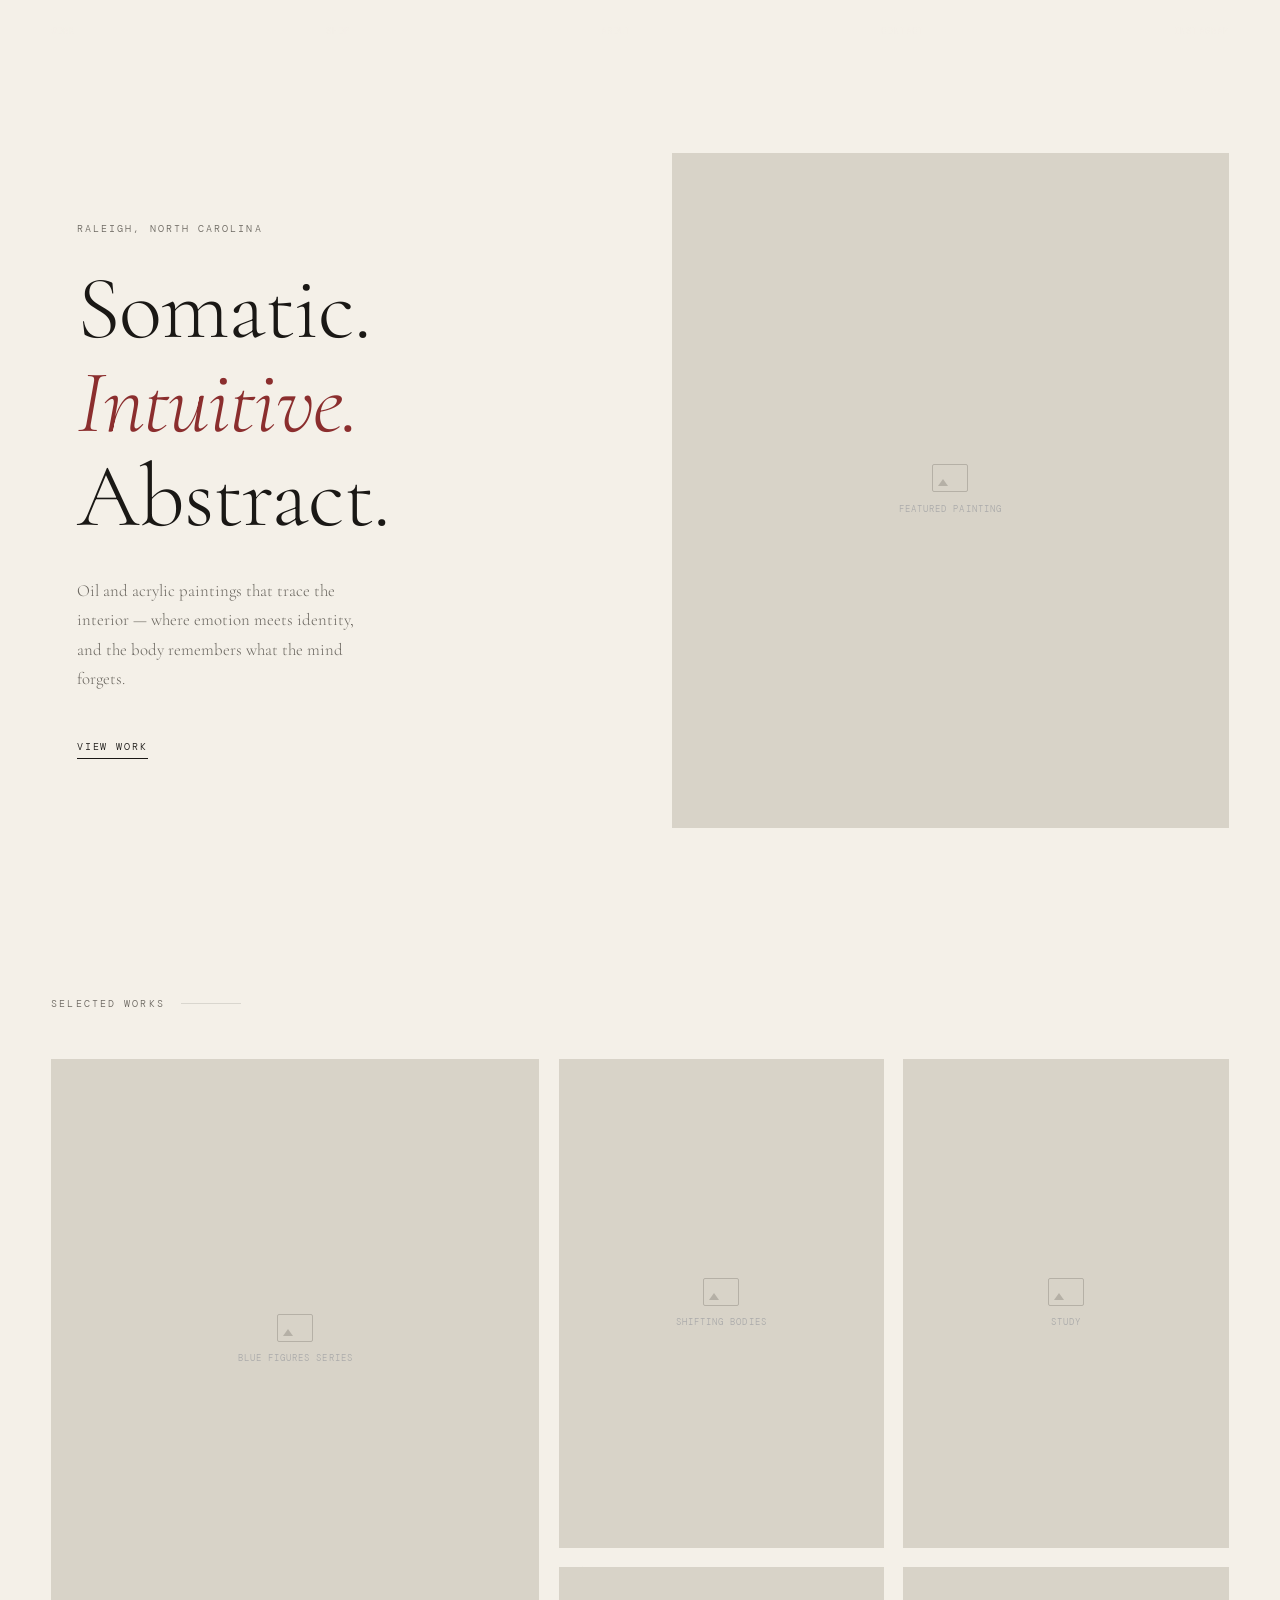
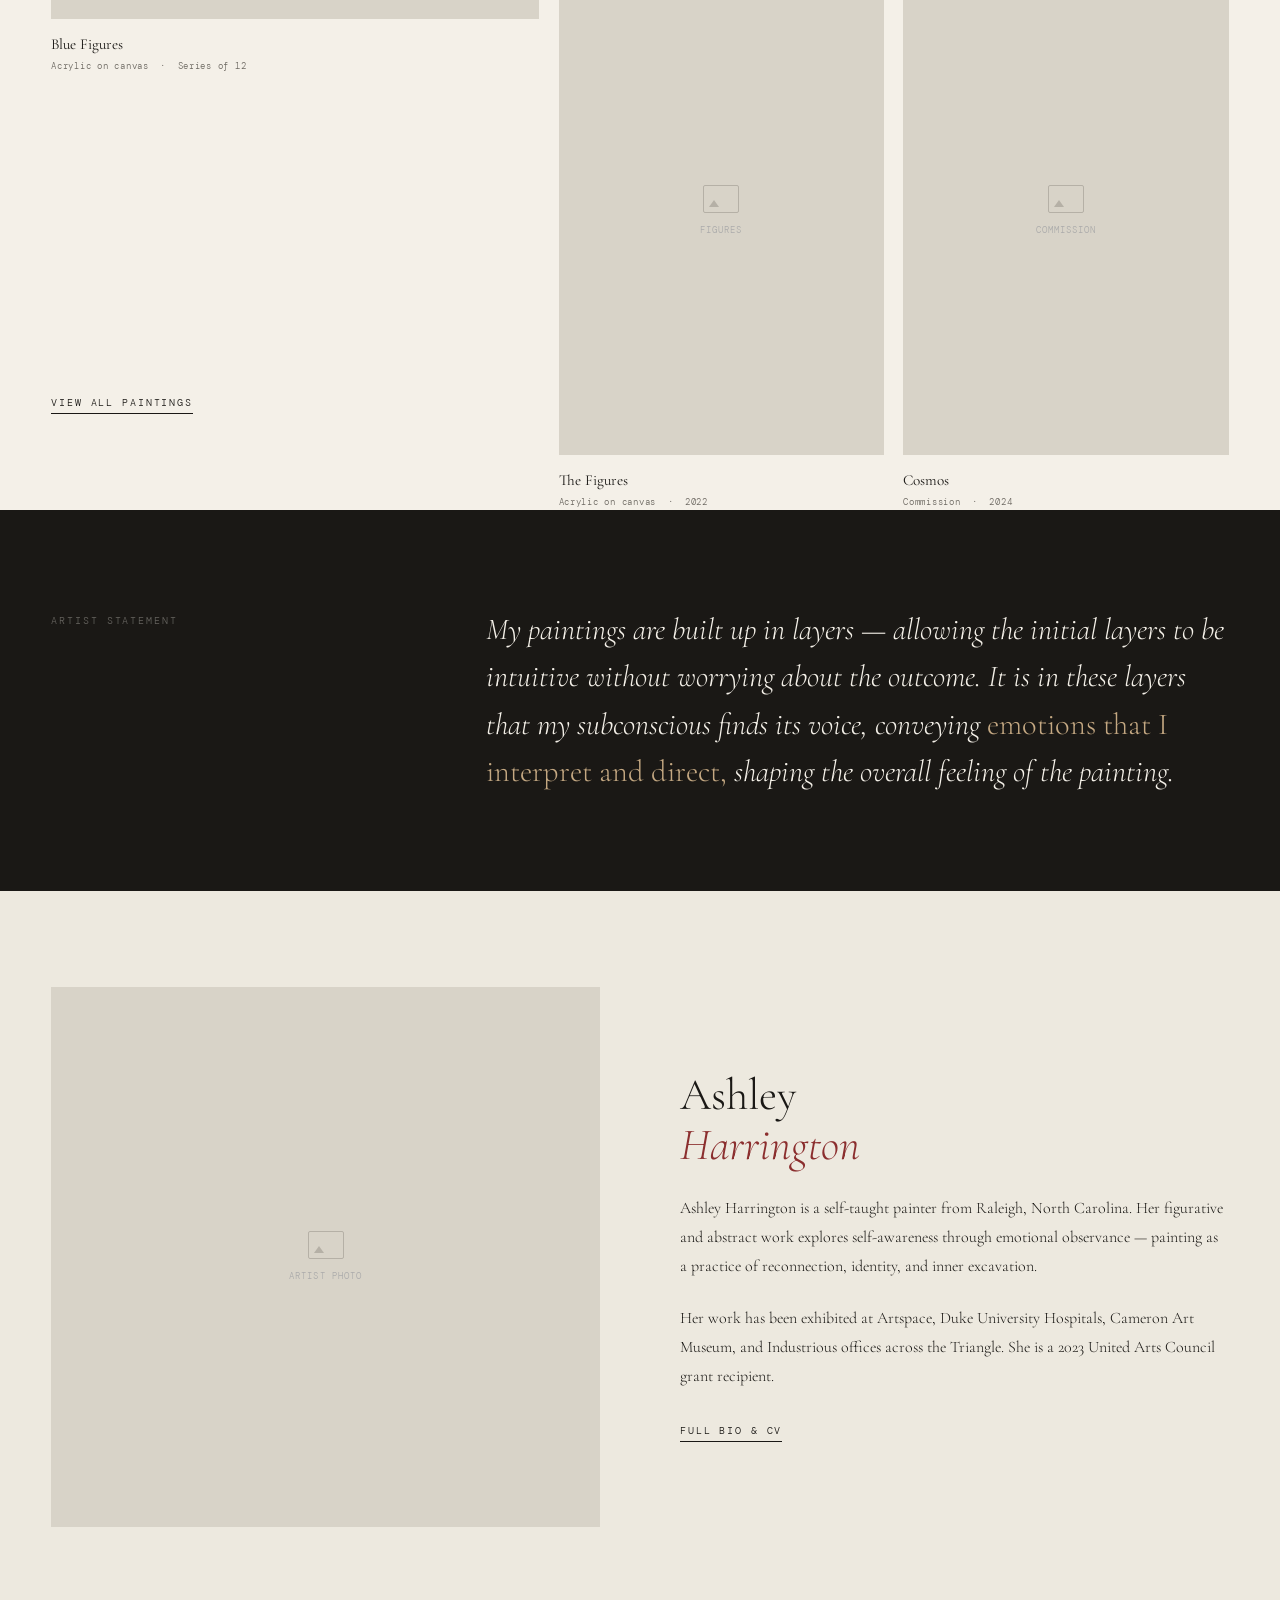
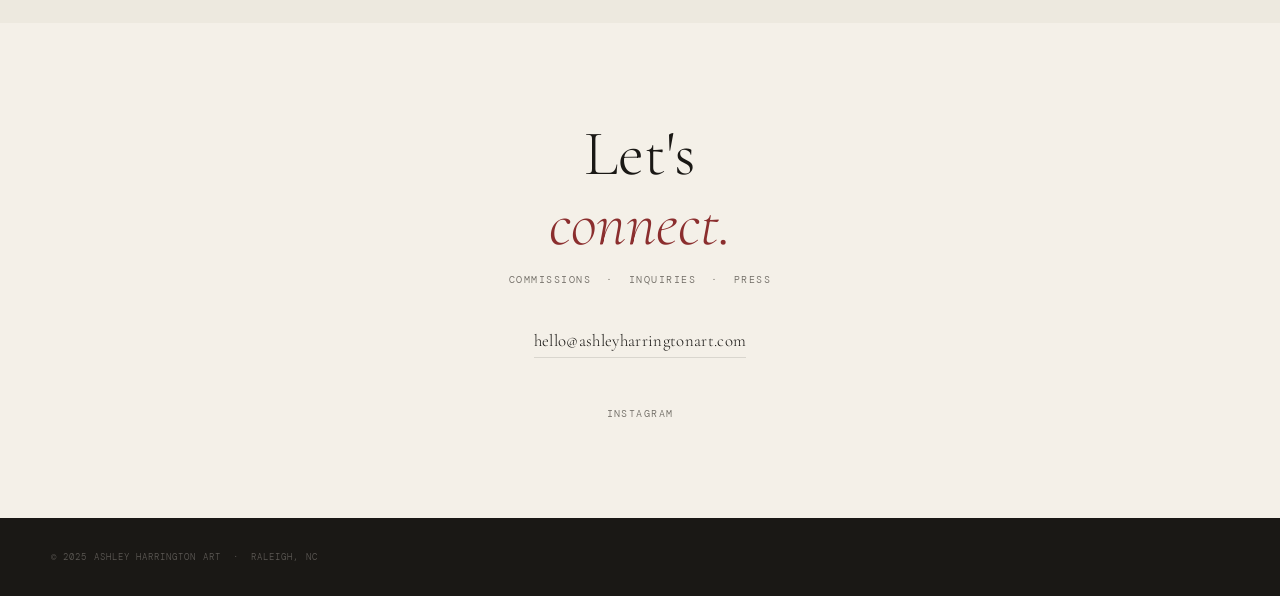
==== commit 26d2156a: "claude code" ====
--- a/index.html
+++ b/index.html
@@ -1,817 +1,380 @@
-<!DOCTYPE html>
-<html lang="en">
-<head>
-<meta charset="UTF-8">
-<meta name="viewport" content="width=device-width, initial-scale=1.0">
-<title>Ashley Harrington Art</title>
-<link rel="preconnect" href="https://fonts.googleapis.com">
-<link href="https://fonts.googleapis.com/css2?family=Cormorant+Garamond:ital,wght@0,300;0,400;1,300;1,400&family=DM+Mono:wght@300;400&display=swap" rel="stylesheet">
-<style>
-  *, *::before, *::after { box-sizing: border-box; margin: 0; padding: 0; }
-
-  :root {
-    --cream: #F4F0E8;
-    --ink: #1a1815;
-    --muted: #6b6760;
-    --accent: #8B2E2E;
-    --border: rgba(26,24,21,0.12);
-    --serif: 'Cormorant Garamond', Georgia, serif;
-    --mono: 'DM Mono', monospace;
-  }
-
-  html { scroll-behavior: smooth; }
-
-  body {
-    background: var(--cream);
-    color: var(--ink);
-    font-family: var(--serif);
-    font-weight: 300;
-    line-height: 1.6;
-    overflow-x: hidden;
-  }
-
-  /* NAV */
-  nav {
-    position: fixed;
-    top: 0; left: 0; right: 0;
-    z-index: 100;
-    display: flex;
-    justify-content: space-between;
-    align-items: center;
-    padding: 1.5rem 4vw;
-    background: var(--cream);
-    border-bottom: 1px solid transparent;
-    transition: border-color 0.3s;
-  }
-  nav.scrolled { border-color: var(--border); }
-  .nav-name {
-    font-family: var(--serif);
-    font-size: 1.1rem;
-    font-weight: 400;
-    letter-spacing: 0.08em;
-    text-transform: uppercase;
-    text-decoration: none;
-    color: var(--ink);
-  }
-  .nav-links { display: flex; gap: 2.5rem; list-style: none; }
-  .nav-links a {
-    font-family: var(--mono);
-    font-size: 0.7rem;
-    font-weight: 300;
-    letter-spacing: 0.12em;
-    text-transform: uppercase;
-    color: var(--muted);
-    text-decoration: none;
-    transition: color 0.2s;
-  }
-  .nav-links a:hover { color: var(--ink); }
-
-  /* HERO */
-  #hero {
-    min-height: 100vh;
-    display: grid;
-    grid-template-columns: 1fr 1fr;
-    align-items: center;
-    padding: 0 4vw;
-    gap: 4rem;
-    padding-top: 5rem;
-  }
-  .hero-text { padding-left: 2vw; }
-  .hero-eyebrow {
-    font-family: var(--mono);
-    font-size: 0.65rem;
-    letter-spacing: 0.2em;
-    text-transform: uppercase;
-    color: var(--muted);
-    margin-bottom: 1.5rem;
-  }
-  .hero-title {
-    font-size: clamp(3.5rem, 7vw, 6rem);
-    font-weight: 300;
-    line-height: 1.05;
-    letter-spacing: -0.01em;
-    margin-bottom: 2rem;
-  }
-  .hero-title em {
-    font-style: italic;
-    color: var(--accent);
-  }
-  .hero-tagline {
-    font-size: 1.05rem;
-    font-weight: 300;
-    color: var(--muted);
-    max-width: 36ch;
-    line-height: 1.7;
-    margin-bottom: 2.5rem;
-  }
-  .hero-cta {
-    display: inline-block;
-    font-family: var(--mono);
-    font-size: 0.65rem;
-    letter-spacing: 0.18em;
-    text-transform: uppercase;
-    color: var(--ink);
-    text-decoration: none;
-    border-bottom: 1px solid var(--ink);
-    padding-bottom: 2px;
-    transition: color 0.2s, border-color 0.2s;
-  }
-  .hero-cta:hover { color: var(--accent); border-color: var(--accent); }
-  .hero-image-block {
-    position: relative;
-    height: 75vh;
-    max-height: 680px;
-  }
-  .hero-placeholder {
-    width: 100%;
-    height: 100%;
-    background: #d8d3c8;
-    display: flex;
-    flex-direction: column;
-    align-items: center;
-    justify-content: center;
-    gap: 0.75rem;
-  }
-  .hero-placeholder span {
-    font-family: var(--mono);
-    font-size: 0.6rem;
-    letter-spacing: 0.15em;
-    text-transform: uppercase;
-    color: #999;
-  }
-  .hero-placeholder .img-icon {
-    width: 40px;
-    height: 32px;
-    border: 1.5px solid #b5b0a6;
-    border-radius: 2px;
-    position: relative;
-  }
-  .hero-placeholder .img-icon::after {
-    content: '';
-    position: absolute;
-    bottom: 6px; left: 6px;
-    width: 0; height: 0;
-    border-left: 6px solid transparent;
-    border-right: 6px solid transparent;
-    border-bottom: 8px solid #b5b0a6;
-  }
-  .hero-counter {
-    position: absolute;
-    bottom: 1.5rem;
-    right: 1.5rem;
-    font-family: var(--mono);
-    font-size: 0.6rem;
-    letter-spacing: 0.1em;
-    color: #999;
-  }
-
-  /* SECTION STRUCTURE */
-  section { padding: 7rem 4vw; }
-  .section-label {
-    font-family: var(--mono);
-    font-size: 0.6rem;
-    letter-spacing: 0.22em;
-    text-transform: uppercase;
-    color: var(--muted);
-    margin-bottom: 3rem;
-    display: flex;
-    align-items: center;
-    gap: 1rem;
-  }
-  .section-label::after {
-    content: '';
-    flex: 1;
-    max-width: 60px;
-    height: 1px;
-    background: var(--border);
-  }
-
-  /* WORK */
-  #work { background: var(--cream); }
-  .work-grid {
-    display: grid;
-    grid-template-columns: repeat(3, 1fr);
-    gap: 1.5rem;
-  }
-  .work-item { position: relative; cursor: pointer; }
-  .work-thumb {
-    aspect-ratio: 3/4;
-    background: #d8d3c8;
-    overflow: hidden;
-    display: flex;
-    flex-direction: column;
-    align-items: center;
-    justify-content: center;
-    gap: 0.5rem;
-    transition: filter 0.3s;
-  }
-  .work-thumb:hover { filter: brightness(0.93); }
-  .work-thumb span {
-    font-family: var(--mono);
-    font-size: 0.55rem;
-    letter-spacing: 0.12em;
-    text-transform: uppercase;
-    color: #aaa;
-  }
-  .work-meta { padding: 1rem 0 0; }
-  .work-title {
-    font-size: 0.95rem;
-    font-weight: 400;
-    margin-bottom: 0.15rem;
-  }
-  .work-detail {
-    font-family: var(--mono);
-    font-size: 0.6rem;
-    letter-spacing: 0.08em;
-    color: var(--muted);
-  }
-  /* Wide items */
-  .work-item.wide { grid-column: span 2; }
-  .work-item.wide .work-thumb { aspect-ratio: 16/9; }
-
-  /* ABOUT */
-  #about {
-    display: grid;
-    grid-template-columns: 1fr 1fr;
-    gap: 6rem;
-    align-items: start;
-    background: #ede9df;
-  }
-  .about-image-block {
-    position: sticky;
-    top: 7rem;
-  }
-  .about-photo {
-    width: 100%;
-    aspect-ratio: 3/4;
-    background: #cec9be;
-    display: flex;
-    flex-direction: column;
-    align-items: center;
-    justify-content: center;
-    gap: 0.5rem;
-  }
-  .about-photo span {
-    font-family: var(--mono);
-    font-size: 0.55rem;
-    letter-spacing: 0.12em;
-    text-transform: uppercase;
-    color: #aaa;
-  }
-  .about-content { padding-top: 0.5rem; }
-  .about-name {
-    font-size: 2.4rem;
-    font-weight: 300;
-    line-height: 1.1;
-    margin-bottom: 2rem;
-  }
-  .about-name em { font-style: italic; color: var(--accent); }
-  .statement-block { margin-bottom: 2.5rem; }
-  .statement-block h3 {
-    font-family: var(--mono);
-    font-size: 0.6rem;
-    letter-spacing: 0.2em;
-    text-transform: uppercase;
-    color: var(--muted);
-    margin-bottom: 1rem;
-  }
-  .statement-block p {
-    font-size: 1rem;
-    line-height: 1.8;
-    color: var(--ink);
-    font-weight: 300;
-    margin-bottom: 1rem;
-  }
-  .about-divider {
-    width: 40px;
-    height: 1px;
-    background: var(--border);
-    margin: 2rem 0;
-  }
-
-  /* EXHIBITIONS */
-  #exhibitions { background: var(--cream); }
-  .exhibitions-grid {
-    display: grid;
-    grid-template-columns: 1fr 1fr;
-    gap: 0 6rem;
-  }
-  .ex-col h3 {
-    font-family: var(--mono);
-    font-size: 0.6rem;
-    letter-spacing: 0.2em;
-    text-transform: uppercase;
-    color: var(--muted);
-    margin-bottom: 1.5rem;
-    padding-bottom: 0.75rem;
-    border-bottom: 1px solid var(--border);
-  }
-  .ex-list { list-style: none; }
-  .ex-item {
-    display: flex;
-    gap: 1.5rem;
-    padding: 0.7rem 0;
-    border-bottom: 1px solid var(--border);
-    align-items: baseline;
-  }
-  .ex-year {
-    font-family: var(--mono);
-    font-size: 0.6rem;
-    color: var(--muted);
-    min-width: 2.5rem;
-    letter-spacing: 0.05em;
-  }
-  .ex-title { font-size: 0.9rem; font-weight: 300; line-height: 1.4; }
-  .ex-venue {
-    font-family: var(--mono);
-    font-size: 0.6rem;
-    color: var(--muted);
-    letter-spacing: 0.04em;
-    display: block;
-    margin-top: 0.15rem;
-  }
-  .ex-solo {
-    display: inline-block;
-    font-family: var(--mono);
-    font-size: 0.5rem;
-    letter-spacing: 0.1em;
-    text-transform: uppercase;
-    color: var(--accent);
-    border: 1px solid var(--accent);
-    padding: 1px 5px;
-    border-radius: 2px;
-    vertical-align: middle;
-    margin-left: 0.4rem;
-  }
-  .press-list { list-style: none; }
-  .press-item {
-    padding: 0.7rem 0;
-    border-bottom: 1px solid var(--border);
-  }
-  .press-item a {
-    font-size: 0.9rem;
-    font-weight: 300;
-    color: var(--ink);
-    text-decoration: none;
-    transition: color 0.2s;
-    display: block;
-  }
-  .press-item a:hover { color: var(--accent); }
-  .press-source {
-    font-family: var(--mono);
-    font-size: 0.6rem;
-    color: var(--muted);
-    margin-top: 0.1rem;
-  }
-  .award-block {
-    margin-top: 3rem;
-    padding: 1.5rem;
-    border-left: 2px solid var(--accent);
-  }
-  .award-label {
-    font-family: var(--mono);
-    font-size: 0.55rem;
-    letter-spacing: 0.2em;
-    text-transform: uppercase;
-    color: var(--accent);
-    margin-bottom: 0.4rem;
-  }
-  .award-title { font-size: 0.95rem; font-weight: 400; }
-  .award-org { font-family: var(--mono); font-size: 0.6rem; color: var(--muted); margin-top: 0.2rem; }
-
-  /* CONTACT */
-  #contact {
-    background: var(--ink);
-    color: var(--cream);
-    text-align: center;
-    display: flex;
-    flex-direction: column;
-    align-items: center;
-    justify-content: center;
-    min-height: 60vh;
-  }
-  .contact-heading {
-    font-size: clamp(2.5rem, 5vw, 4.5rem);
-    font-weight: 300;
-    line-height: 1.1;
-    margin-bottom: 1rem;
-  }
-  .contact-heading em { font-style: italic; color: #c4a882; }
-  .contact-sub {
-    font-family: var(--mono);
-    font-size: 0.65rem;
-    letter-spacing: 0.15em;
-    text-transform: uppercase;
-    color: rgba(244,240,232,0.45);
-    margin-bottom: 3rem;
-  }
-  .contact-email {
-    display: inline-block;
-    font-size: 1.05rem;
-    font-weight: 300;
-    color: var(--cream);
-    text-decoration: none;
-    border-bottom: 1px solid rgba(244,240,232,0.3);
-    padding-bottom: 3px;
-    letter-spacing: 0.02em;
-    transition: border-color 0.2s;
-    margin-bottom: 3.5rem;
-  }
-  .contact-email:hover { border-color: #c4a882; }
-  .social-row { display: flex; gap: 2.5rem; align-items: center; justify-content: center; }
-  .social-link {
-    font-family: var(--mono);
-    font-size: 0.6rem;
-    letter-spacing: 0.15em;
-    text-transform: uppercase;
-    color: rgba(244,240,232,0.5);
-    text-decoration: none;
-    transition: color 0.2s;
-  }
-  .social-link:hover { color: var(--cream); }
-
-  /* FOOTER */
-  footer {
-    background: var(--ink);
-    border-top: 1px solid rgba(244,240,232,0.08);
-    padding: 1.5rem 4vw;
-    display: flex;
-    justify-content: space-between;
-    align-items: center;
-  }
-  footer p {
-    font-family: var(--mono);
-    font-size: 0.55rem;
-    letter-spacing: 0.12em;
-    color: rgba(244,240,232,0.3);
-    text-transform: uppercase;
-  }
-
-  /* ANIMATIONS */
-  .fade-in { opacity: 0; transform: translateY(20px); transition: opacity 0.7s ease, transform 0.7s ease; }
-  .fade-in.visible { opacity: 1; transform: translateY(0); }
-
-  /* RESPONSIVE */
-  @media (max-width: 900px) {
-    #hero { grid-template-columns: 1fr; padding-top: 6rem; }
-    .hero-image-block { height: 55vw; max-height: 400px; order: -1; }
-    .hero-text { padding-left: 0; }
-    .work-grid { grid-template-columns: 1fr 1fr; }
-    .work-item.wide { grid-column: span 2; }
-    #about { grid-template-columns: 1fr; gap: 3rem; }
-    .about-image-block { position: static; }
-    .exhibitions-grid { grid-template-columns: 1fr; gap: 3rem; }
-  }
-  @media (max-width: 600px) {
-    nav { padding: 1.2rem 5vw; }
-    .nav-links { gap: 1.5rem; }
-    .work-grid { grid-template-columns: 1fr; }
-    .work-item.wide { grid-column: span 1; }
-    .work-item.wide .work-thumb { aspect-ratio: 4/3; }
-    section { padding: 5rem 5vw; }
-  }
-</style>
-</head>
-<body>
-
-<nav id="main-nav">
-  <a href="#hero" class="nav-name">Ashley Harrington</a>
-  <ul class="nav-links">
-    <li><a href="#work">Work</a></li>
-    <li><a href="#about">About</a></li>
-    <li><a href="#exhibitions">CV</a></li>
-    <li><a href="#contact">Contact</a></li>
-  </ul>
-</nav>
-
-<!-- HERO -->
-<section id="hero">
-  <div class="hero-text fade-in">
-    <p class="hero-eyebrow">Raleigh, North Carolina</p>
-    <h1 class="hero-title">
-      Somatic.<br>
-      <em>Intuitive.</em><br>
-      Abstract.
-    </h1>
-    <p class="hero-tagline">Oil and acrylic paintings that trace the interior — where emotion meets identity, and the body remembers what the mind forgets.</p>
-    <a href="#work" class="hero-cta">View work</a>
-  </div>
-  <div class="hero-image-block fade-in" style="transition-delay: 0.15s;">
-    <div class="hero-placeholder">
-      <div class="img-icon"></div>
-      <span>Featured work</span>
-    </div>
-    <span class="hero-counter">01 / 01</span>
-  </div>
-</section>
-
-<!-- WORK -->
-<section id="work">
-  <p class="section-label fade-in">Selected works</p>
-  <div class="work-grid">
-
-    <div class="work-item wide fade-in">
-      <div class="work-thumb">
-        <div class="img-icon"></div>
-        <span>Painting</span>
-      </div>
-      <div class="work-meta">
-        <p class="work-title">Shifting Bodies</p>
-        <p class="work-detail">Acrylic on canvas &nbsp;·&nbsp; 2023</p>
-      </div>
-    </div>
-
-    <div class="work-item fade-in" style="transition-delay:0.05s">
-      <div class="work-thumb">
-        <div class="img-icon"></div>
-        <span>Painting</span>
-      </div>
-      <div class="work-meta">
-        <p class="work-title">The Figures</p>
-        <p class="work-detail">Acrylic on canvas &nbsp;·&nbsp; 2022</p>
-      </div>
-    </div>
-
-    <div class="work-item fade-in" style="transition-delay:0.1s">
-      <div class="work-thumb">
-        <div class="img-icon"></div>
-        <span>Painting</span>
-      </div>
-      <div class="work-meta">
-        <p class="work-title">Lost in Nature</p>
-        <p class="work-detail">Acrylic on canvas &nbsp;·&nbsp; 2021–2025</p>
-      </div>
-    </div>
-
-    <div class="work-item fade-in" style="transition-delay:0.05s">
-      <div class="work-thumb">
-        <div class="img-icon"></div>
-        <span>Commission</span>
-      </div>
-      <div class="work-meta">
-        <p class="work-title">Cosmos</p>
-        <p class="work-detail">Acrylic on canvas &nbsp;·&nbsp; 2024</p>
-      </div>
-    </div>
-
-    <div class="work-item fade-in" style="transition-delay:0.1s">
-      <div class="work-thumb">
-        <div class="img-icon"></div>
-        <span>Commission</span>
-      </div>
-      <div class="work-meta">
-        <p class="work-title">Triptych</p>
-        <p class="work-detail">Acrylic on canvas &nbsp;·&nbsp; Duke-Raleigh Cancer Center, 2022</p>
-      </div>
-    </div>
-
-    <div class="work-item fade-in" style="transition-delay:0.15s">
-      <div class="work-thumb">
-        <div class="img-icon"></div>
-        <span>Painting</span>
-      </div>
-      <div class="work-meta">
-        <p class="work-title">Blue Sass</p>
-        <p class="work-detail">Acrylic on canvas &nbsp;·&nbsp; 2021</p>
-      </div>
-    </div>
-
-  </div>
-</section>
-
-<!-- ABOUT -->
-<section id="about">
-  <div class="about-image-block fade-in">
-    <div class="about-photo">
-      <div class="img-icon"></div>
-      <span>Artist photo</span>
-    </div>
-  </div>
-  <div class="about-content fade-in" style="transition-delay:0.1s">
-    <h2 class="about-name">Ashley<br><em>Harrington</em></h2>
-
-    <div class="statement-block">
-      <h3>Artist statement</h3>
-      <p>My art explores self-awareness through emotional observance. Shaped by societal norms and my own personal expectations, I developed a habit of concealing my emotions, causing a sense of disconnection and identity loss.</p>
-      <p>Through my figurative art, I aim to reconnect with these emotions to deepen my self-understanding.</p>
-      <p>My creative process is a journey of mental exploration, grounded in meditation, journaling, and drawing. My rational brain is well-versed in controlling my emotions, so it takes a lot of practice and patience to allow intuitive play into my process.</p>
-      <p>My paintings are built up in layers, allowing the initial layers to be intuitive without worrying about the outcome. It is in these initial layers that my subconscious finds its voice, conveying emotions that I interpret and direct, shaping the overall feeling of the painting.</p>
-      <p>My art evolves alongside my internal exploration, serving as a mirror to reflect on who I am and how emotions have shaped my identity. I hope that my artwork provides viewers with a unique female perspective of self-discovery and encourages their own exploration of emotional awareness.</p>
-    </div>
-
-    <div class="about-divider"></div>
-
-    <div class="statement-block">
-      <h3>Bio</h3>
-      <p>Ashley Harrington is a self-taught painter from Raleigh, North Carolina, where she currently resides. Her art has been exhibited at Artspace, Duke University Hospitals, Cameron Art Museum, and Industrious co-working offices. She has independently hosted art shows featuring her figure paintings and received an Artist Support Grant from the United Arts Council of Raleigh and Wake County.</p>
-    </div>
-  </div>
-</section>
-
-<!-- EXHIBITIONS / CV -->
-<section id="exhibitions">
-  <p class="section-label fade-in">CV &amp; exhibitions</p>
-  <div class="exhibitions-grid">
-
-    <div class="fade-in">
-      <h3>Exhibitions</h3>
-      <ul class="ex-list">
-        <li class="ex-item">
-          <span class="ex-year">2025</span>
-          <div>
-            <span class="ex-title">Lost in Nature <span class="ex-solo">Solo</span></span>
-            <span class="ex-venue">WakeMed North Hospital, Wake Forest Guild of Artists</span>
-          </div>
-        </li>
-        <li class="ex-item">
-          <span class="ex-year">2025</span>
-          <div>
-            <span class="ex-title">Hair Undone</span>
-            <span class="ex-venue">Wake Forest Guild of Artists</span>
-          </div>
-        </li>
-        <li class="ex-item">
-          <span class="ex-year">2024</span>
-          <div>
-            <span class="ex-title">12x12 Member Showcase</span>
-            <span class="ex-venue">Artspace, Raleigh</span>
-          </div>
-        </li>
-        <li class="ex-item">
-          <span class="ex-year">2024</span>
-          <div>
-            <span class="ex-title">29th Annual Juried Exhibition</span>
-            <span class="ex-venue">Fine Arts League of Cary</span>
-          </div>
-        </li>
-        <li class="ex-item">
-          <span class="ex-year">2024</span>
-          <div>
-            <span class="ex-title">Small Treasures</span>
-            <span class="ex-venue">Cary Gallery of Artists</span>
-          </div>
-        </li>
-        <li class="ex-item">
-          <span class="ex-year">2023</span>
-          <div>
-            <span class="ex-title">Shifting Bodies Pop-up <span class="ex-solo">Solo</span></span>
-            <span class="ex-venue">United Arts Grant, Raleigh</span>
-          </div>
-        </li>
-        <li class="ex-item">
-          <span class="ex-year">2023</span>
-          <div>
-            <span class="ex-title">Process Behind The Figures <span class="ex-solo">Solo</span></span>
-            <span class="ex-venue">Artist's Home Studio, Raleigh</span>
-          </div>
-        </li>
-        <li class="ex-item">
-          <span class="ex-year">2022</span>
-          <div>
-            <span class="ex-title">The Figures Collection <span class="ex-solo">Solo</span></span>
-            <span class="ex-venue">Artist's Home Studio, Raleigh</span>
-          </div>
-        </li>
-        <li class="ex-item">
-          <span class="ex-year">2022</span>
-          <div>
-            <span class="ex-title">State of the Art</span>
-            <span class="ex-venue">Cameron Art Museum, Wilmington</span>
-          </div>
-        </li>
-        <li class="ex-item">
-          <span class="ex-year">2022</span>
-          <div>
-            <span class="ex-title">Fresh</span>
-            <span class="ex-venue">Artspace, Raleigh</span>
-          </div>
-        </li>
-        <li class="ex-item">
-          <span class="ex-year">2021</span>
-          <div>
-            <span class="ex-title">Lost in Nature <span class="ex-solo">Solo</span></span>
-            <span class="ex-venue">Duke University Hospital, Durham</span>
-          </div>
-        </li>
-        <li class="ex-item">
-          <span class="ex-year">2021</span>
-          <div>
-            <span class="ex-title">Lost in Nature <span class="ex-solo">Solo</span></span>
-            <span class="ex-venue">Industrious Wells Fargo Capital Center</span>
-          </div>
-        </li>
-      </ul>
-
-      <div class="award-block fade-in">
-        <p class="award-label">Award</p>
-        <p class="award-title">Artist Support Grant</p>
-        <p class="award-org">United Arts Council of Raleigh &amp; Wake County, 2023</p>
-      </div>
-    </div>
-
-    <div class="fade-in" style="transition-delay:0.1s">
-      <h3>Selected commissions</h3>
-      <ul class="ex-list">
-        <li class="ex-item">
-          <span class="ex-year">2024</span>
-          <div>
-            <span class="ex-title">Sunflower Series (3 paintings)</span>
-            <span class="ex-venue">Private collector, Durham</span>
-          </div>
-        </li>
-        <li class="ex-item">
-          <span class="ex-year">2024</span>
-          <div>
-            <span class="ex-title">Cosmos</span>
-            <span class="ex-venue">Private collector, Raleigh</span>
-          </div>
-        </li>
-        <li class="ex-item">
-          <span class="ex-year">2022</span>
-          <div>
-            <span class="ex-title">Triptych</span>
-            <span class="ex-venue">Duke-Raleigh Cancer Center</span>
-          </div>
-        </li>
-        <li class="ex-item">
-          <span class="ex-year">2021</span>
-          <div>
-            <span class="ex-title">Moments Between the Lines</span>
-            <span class="ex-venue">Private collector, Raleigh</span>
-          </div>
-        </li>
-        <li class="ex-item">
-          <span class="ex-year">2021</span>
-          <div>
-            <span class="ex-title">Blue Sass &amp; Pretty in Pink</span>
-            <span class="ex-venue">Private collectors, NC</span>
-          </div>
-        </li>
-        <li class="ex-item">
-          <span class="ex-year">2021</span>
-          <div>
-            <span class="ex-title">Stir It Up and With a Twist (Diptych)</span>
-            <span class="ex-venue">Private collector, Raleigh</span>
-          </div>
-        </li>
-      </ul>
-
-      <h3 style="margin-top: 3rem;">Press &amp; media</h3>
-      <ul class="press-list">
-        <li class="press-item">
-          <a href="https://www.youtube.com/watch?v=BBYQ6viIQ9k" target="_blank" rel="noopener">Expanding Your Awareness with Ashley Harrington</a>
-          <p class="press-source">Level Up Artist Podcast &nbsp;·&nbsp; Ep. 155, March 2024</p>
-        </li>
-        <li class="press-item">
-          <a href="https://boldjourney.com/news/meet-ashley-harrington/" target="_blank" rel="noopener">Meet Ashley Harrington</a>
-          <p class="press-source">Bold Journey &nbsp;·&nbsp; Nov 2023</p>
-        </li>
-        <li class="press-item">
-          <a href="https://canvasrebel.com/meet-ashley-harrington/" target="_blank" rel="noopener">Meet Ashley Harrington</a>
-          <p class="press-source">Canvas Rebel Raleigh Magazine &nbsp;·&nbsp; Dec 2022</p>
-        </li>
-        <li class="press-item">
-          <a href="https://voyageraleigh.com/interview/meet-ashley-harrington-of-midtown-north-hills/" target="_blank" rel="noopener">Meet Ashley Harrington</a>
-          <p class="press-source">Voyage Raleigh Magazine &nbsp;·&nbsp; Aug 2021</p>
-        </li>
-      </ul>
-    </div>
-
-  </div>
-</section>
-
-<!-- CONTACT -->
-<section id="contact">
-  <h2 class="contact-heading fade-in">Let's<br><em>connect.</em></h2>
-  <p class="contact-sub fade-in">Commissions, inquiries &amp; press</p>
-  <a href="mailto:hello@ashleyharringtonart.com" class="contact-email fade-in">hello@ashleyharringtonart.com</a>
-  <div class="social-row fade-in">
-    <a href="https://www.instagram.com/ashleyharringtonart" target="_blank" rel="noopener" class="social-link">Instagram</a>
-  </div>
-</section>
-
-<footer>
-  <p>© 2025 Ashley Harrington Art</p>
-  <p>Raleigh, North Carolina</p>
-</footer>
-
-<script>
-  const nav = document.getElementById('main-nav');
-  window.addEventListener('scroll', () => {
-    nav.classList.toggle('scrolled', window.scrollY > 30);
-  });
-
-  const observer = new IntersectionObserver((entries) => {
-    entries.forEach(e => {
-      if (e.isIntersecting) {
-        e.target.classList.add('visible');
-        observer.unobserve(e.target);
-      }
-    });
-  }, { threshold: 0.1, rootMargin: '0px 0px -40px 0px' });
-
-  document.querySelectorAll('.fade-in').forEach(el => observer.observe(el));
-</script>
-
-</body>
-</html>
+<!DOCTYPE html>
+<html lang="en">
+<head>
+<meta charset="UTF-8">
+<meta name="viewport" content="width=device-width, initial-scale=1.0">
+<title>Ashley Harrington Art</title>
+<meta name="description" content="Somatic, intuitive abstract paintings and fine art studies by Ashley Harrington, based in Raleigh, North Carolina.">
+<link rel="preconnect" href="https://fonts.googleapis.com">
+<link href="https://fonts.googleapis.com/css2?family=Cormorant+Garamond:ital,wght@0,300;0,400;1,300;1,400&family=DM+Mono:wght@300;400&display=swap" rel="stylesheet">
+<link rel="stylesheet" href="style.css">
+<style>
+  /* ── HERO ── */
+  #hero {
+    min-height: 100vh;
+    display: grid;
+    grid-template-columns: 1fr 1fr;
+    align-items: center;
+    padding: 0 4vw;
+    gap: 4rem;
+    padding-top: 5rem;
+  }
+  .hero-text { padding-left: 2vw; }
+  .hero-eyebrow {
+    font-family: var(--mono);
+    font-size: 0.65rem;
+    letter-spacing: 0.2em;
+    text-transform: uppercase;
+    color: var(--muted);
+    margin-bottom: 1.5rem;
+  }
+  .hero-title {
+    font-size: clamp(3.5rem, 7vw, 6rem);
+    font-weight: 300;
+    line-height: 1.05;
+    letter-spacing: -0.01em;
+    margin-bottom: 2rem;
+  }
+  .hero-title em { font-style: italic; color: var(--accent); }
+  .hero-tagline {
+    font-size: 1.05rem;
+    font-weight: 300;
+    color: var(--muted);
+    max-width: 36ch;
+    line-height: 1.75;
+    margin-bottom: 2.5rem;
+  }
+  .hero-cta {
+    display: inline-block;
+    font-family: var(--mono);
+    font-size: 0.65rem;
+    letter-spacing: 0.18em;
+    text-transform: uppercase;
+    color: var(--ink);
+    text-decoration: none;
+    border-bottom: 1px solid var(--ink);
+    padding-bottom: 2px;
+    transition: color 0.2s, border-color 0.2s;
+  }
+  .hero-cta:hover { color: var(--accent); border-color: var(--accent); }
+  .hero-image-block { position: relative; height: 75vh; max-height: 680px; }
+
+  /* ── FEATURED ── */
+  #featured { padding: 6rem 4vw; }
+  .featured-grid {
+    display: grid;
+    grid-template-columns: 2fr 1fr 1fr;
+    grid-template-rows: auto auto;
+    gap: 1.2rem;
+  }
+  .feat-main { grid-row: span 2; }
+  .feat-thumb {
+    aspect-ratio: 3/4;
+    overflow: hidden;
+  }
+  .feat-main .feat-thumb { height: 100%; aspect-ratio: unset; }
+  .feat-meta { padding: 0.8rem 0 0; }
+  .feat-title { font-size: 0.95rem; font-weight: 400; }
+  .feat-detail {
+    font-family: var(--mono);
+    font-size: 0.58rem;
+    letter-spacing: 0.08em;
+    color: var(--muted);
+    margin-top: 0.15rem;
+  }
+  .featured-cta {
+    margin-top: 3rem;
+    display: inline-block;
+    font-family: var(--mono);
+    font-size: 0.65rem;
+    letter-spacing: 0.18em;
+    text-transform: uppercase;
+    color: var(--ink);
+    text-decoration: none;
+    border-bottom: 1px solid var(--ink);
+    padding-bottom: 2px;
+    transition: color 0.2s, border-color 0.2s;
+  }
+  .featured-cta:hover { color: var(--accent); border-color: var(--accent); }
+
+  /* ── STATEMENT STRIP ── */
+  #statement-strip {
+    background: var(--ink);
+    color: var(--cream);
+    padding: 6rem 4vw;
+    display: grid;
+    grid-template-columns: 1fr 2fr;
+    gap: 4rem;
+    align-items: start;
+  }
+  .strip-label {
+    font-family: var(--mono);
+    font-size: 0.6rem;
+    letter-spacing: 0.2em;
+    text-transform: uppercase;
+    color: rgba(244,240,232,0.35);
+    padding-top: 0.4rem;
+  }
+  .strip-quote {
+    font-size: clamp(1.3rem, 2.5vw, 1.9rem);
+    font-weight: 300;
+    line-height: 1.55;
+    font-style: italic;
+    color: var(--cream);
+  }
+  .strip-quote em { font-style: normal; color: #c4a882; }
+
+  /* ── ABOUT STRIP ── */
+  #about-strip {
+    background: var(--light-bg);
+    padding: 6rem 4vw;
+    display: grid;
+    grid-template-columns: 1fr 1fr;
+    gap: 5rem;
+    align-items: center;
+  }
+  .about-photo-block { position: relative; }
+  .about-photo {
+    width: 100%;
+    aspect-ratio: 3/4;
+    max-height: 540px;
+  }
+  .about-text-block {}
+  .about-heading {
+    font-size: clamp(2rem, 3.5vw, 3rem);
+    font-weight: 300;
+    line-height: 1.1;
+    margin-bottom: 1.5rem;
+  }
+  .about-heading em { font-style: italic; color: var(--accent); }
+  .about-body {
+    font-size: 1rem;
+    line-height: 1.8;
+    color: var(--ink);
+    font-weight: 300;
+    margin-bottom: 1.5rem;
+  }
+  .about-link {
+    display: inline-block;
+    font-family: var(--mono);
+    font-size: 0.65rem;
+    letter-spacing: 0.18em;
+    text-transform: uppercase;
+    color: var(--ink);
+    text-decoration: none;
+    border-bottom: 1px solid var(--ink);
+    padding-bottom: 2px;
+    margin-top: 0.5rem;
+    transition: color 0.2s, border-color 0.2s;
+  }
+  .about-link:hover { color: var(--accent); border-color: var(--accent); }
+
+  /* ── CONTACT STRIP ── */
+  #contact-strip {
+    background: var(--cream);
+    padding: 6rem 4vw;
+    display: flex;
+    flex-direction: column;
+    align-items: center;
+    text-align: center;
+  }
+  .contact-heading {
+    font-size: clamp(2.5rem, 5vw, 4.5rem);
+    font-weight: 300;
+    line-height: 1.1;
+    margin-bottom: 0.75rem;
+  }
+  .contact-heading em { font-style: italic; color: var(--accent); }
+  .contact-sub {
+    font-family: var(--mono);
+    font-size: 0.62rem;
+    letter-spacing: 0.15em;
+    text-transform: uppercase;
+    color: var(--muted);
+    margin-bottom: 2.5rem;
+  }
+  .contact-email {
+    font-size: 1.05rem;
+    font-weight: 300;
+    color: var(--ink);
+    text-decoration: none;
+    border-bottom: 1px solid var(--border);
+    padding-bottom: 3px;
+    letter-spacing: 0.02em;
+    transition: border-color 0.2s;
+    margin-bottom: 3rem;
+    display: inline-block;
+  }
+  .contact-email:hover { border-color: var(--accent); }
+  .social-row { display: flex; gap: 2.5rem; }
+  .social-link {
+    font-family: var(--mono);
+    font-size: 0.6rem;
+    letter-spacing: 0.15em;
+    text-transform: uppercase;
+    color: var(--muted);
+    text-decoration: none;
+    transition: color 0.2s;
+  }
+  .social-link:hover { color: var(--ink); }
+
+  /* ── RESPONSIVE ── */
+  @media (max-width: 900px) {
+    #hero { grid-template-columns: 1fr; padding-top: 6rem; }
+    .hero-image-block { height: 55vw; max-height: 400px; order: -1; }
+    .hero-text { padding-left: 0; }
+    .featured-grid { grid-template-columns: 1fr 1fr; }
+    .feat-main { grid-row: span 1; grid-column: span 2; }
+    .feat-main .feat-thumb { aspect-ratio: 4/3; height: auto; }
+    #statement-strip { grid-template-columns: 1fr; gap: 1.5rem; }
+    #about-strip { grid-template-columns: 1fr; gap: 3rem; }
+  }
+  @media (max-width: 600px) {
+    #hero, #featured, #statement-strip, #about-strip, #contact-strip { padding-left: 5vw; padding-right: 5vw; }
+    .featured-grid { grid-template-columns: 1fr; }
+    .feat-main { grid-column: span 1; }
+    .feat-main .feat-thumb { aspect-ratio: 4/3; height: auto; }
+  }
+</style>
+</head>
+<body>
+
+<nav id="main-nav">
+  <a href="index.html" class="nav-name">Ashley Harrington</a>
+  <ul class="nav-links">
+    <li><a href="paintings.html">Work</a></li>
+    <li><a href="shop.html">Shop</a></li>
+    <li><a href="about.html">About</a></li>
+    <li><a href="about.html#contact">Contact</a></li>
+  </ul>
+</nav>
+
+<!-- HERO -->
+<section id="hero">
+  <div class="hero-text fade-in">
+    <p class="hero-eyebrow">Raleigh, North Carolina</p>
+    <h1 class="hero-title">
+      Somatic.<br>
+      <em>Intuitive.</em><br>
+      Abstract.
+    </h1>
+    <p class="hero-tagline">Oil and acrylic paintings that trace the interior — where emotion meets identity, and the body remembers what the mind forgets.</p>
+    <a href="paintings.html" class="hero-cta">View work</a>
+  </div>
+  <div class="hero-image-block fade-in" style="transition-delay:0.15s">
+    <div class="placeholder" style="height:100%">
+      <div class="ph-icon"></div>
+      <span>Featured painting</span>
+    </div>
+  </div>
+</section>
+
+<!-- FEATURED WORKS -->
+<section id="featured">
+  <p class="section-label fade-in">Selected works</p>
+  <div class="featured-grid">
+    <div class="feat-main fade-in">
+      <div class="feat-thumb placeholder" style="height:560px">
+        <div class="ph-icon"></div><span>Blue Figures series</span>
+      </div>
+      <div class="feat-meta">
+        <p class="feat-title">Blue Figures</p>
+        <p class="feat-detail">Acrylic on canvas &nbsp;·&nbsp; Series of 12</p>
+      </div>
+    </div>
+    <div class="fade-in" style="transition-delay:0.05s">
+      <div class="feat-thumb placeholder">
+        <div class="ph-icon"></div><span>Shifting Bodies</span>
+      </div>
+      <div class="feat-meta">
+        <p class="feat-title">Shifting Bodies</p>
+        <p class="feat-detail">Acrylic on canvas &nbsp;·&nbsp; 2023</p>
+      </div>
+    </div>
+    <div class="fade-in" style="transition-delay:0.1s">
+      <div class="feat-thumb placeholder">
+        <div class="ph-icon"></div><span>Study</span>
+      </div>
+      <div class="feat-meta">
+        <p class="feat-title">Figure Study</p>
+        <p class="feat-detail">Acrylic on canvas &nbsp;·&nbsp; 2024</p>
+      </div>
+    </div>
+    <div class="fade-in" style="transition-delay:0.05s">
+      <div class="feat-thumb placeholder">
+        <div class="ph-icon"></div><span>Figures</span>
+      </div>
+      <div class="feat-meta">
+        <p class="feat-title">The Figures</p>
+        <p class="feat-detail">Acrylic on canvas &nbsp;·&nbsp; 2022</p>
+      </div>
+    </div>
+    <div class="fade-in" style="transition-delay:0.1s">
+      <div class="feat-thumb placeholder">
+        <div class="ph-icon"></div><span>Commission</span>
+      </div>
+      <div class="feat-meta">
+        <p class="feat-title">Cosmos</p>
+        <p class="feat-detail">Commission &nbsp;·&nbsp; 2024</p>
+      </div>
+    </div>
+  </div>
+  <a href="paintings.html" class="featured-cta fade-in">View all paintings</a>
+</section>
+
+<!-- STATEMENT STRIP -->
+<section id="statement-strip">
+  <p class="strip-label fade-in">Artist statement</p>
+  <blockquote class="strip-quote fade-in" style="transition-delay:0.1s">
+    My paintings are built up in layers — allowing the initial layers to be intuitive without worrying about the outcome. It is in these layers that my subconscious finds its voice, conveying <em>emotions that I interpret and direct,</em> shaping the overall feeling of the painting.
+  </blockquote>
+</section>
+
+<!-- ABOUT STRIP -->
+<section id="about-strip">
+  <div class="about-photo-block fade-in">
+    <div class="about-photo placeholder">
+      <div class="ph-icon"></div><span>Artist photo</span>
+    </div>
+  </div>
+  <div class="about-text-block fade-in" style="transition-delay:0.1s">
+    <h2 class="about-heading">Ashley<br><em>Harrington</em></h2>
+    <p class="about-body">Ashley Harrington is a self-taught painter from Raleigh, North Carolina. Her figurative and abstract work explores self-awareness through emotional observance — painting as a practice of reconnection, identity, and inner excavation.</p>
+    <p class="about-body">Her work has been exhibited at Artspace, Duke University Hospitals, Cameron Art Museum, and Industrious offices across the Triangle. She is a 2023 United Arts Council grant recipient.</p>
+    <a href="about.html" class="about-link">Full bio & CV</a>
+  </div>
+</section>
+
+<!-- CONTACT -->
+<section id="contact-strip">
+  <h2 class="contact-heading fade-in">Let's<br><em>connect.</em></h2>
+  <p class="contact-sub fade-in">Commissions &nbsp;·&nbsp; Inquiries &nbsp;·&nbsp; Press</p>
+  <a href="mailto:hello@ashleyharringtonart.com" class="contact-email fade-in">hello@ashleyharringtonart.com</a>
+  <div class="social-row fade-in">
+    <a href="https://www.instagram.com/ashleyharringtonart" target="_blank" rel="noopener" class="social-link">Instagram</a>
+  </div>
+</section>
+
+<footer>
+  <p>© 2025 Ashley Harrington Art &nbsp;·&nbsp; Raleigh, NC</p>
+  <nav class="footer-links">
+    <a href="paintings.html">Work</a>
+    <a href="shop.html">Shop</a>
+    <a href="about.html">About</a>
+    <a href="mailto:hello@ashleyharringtonart.com">Contact</a>
+    <a href="https://www.instagram.com/ashleyharringtonart" target="_blank" rel="noopener">Instagram</a>
+  </nav>
+</footer>
+
+<script>
+  const nav = document.getElementById('main-nav');
+  window.addEventListener('scroll', () => {
+    nav.classList.toggle('scrolled', window.scrollY > 30);
+  });
+  const observer = new IntersectionObserver((entries) => {
+    entries.forEach(e => { if (e.isIntersecting) { e.target.classList.add('visible'); observer.unobserve(e.target); } });
+  }, { threshold: 0.08, rootMargin: '0px 0px -30px 0px' });
+  document.querySelectorAll('.fade-in').forEach(el => observer.observe(el));
+</script>
+</body>
+</html>
--- a/style.css
+++ b/style.css
@@ -0,0 +1,152 @@
+*, *::before, *::after { box-sizing: border-box; margin: 0; padding: 0; }
+
+:root {
+  --cream: #F4F0E8;
+  --ink: #1a1815;
+  --muted: #6b6760;
+  --accent: #8B2E2E;
+  --light-bg: #ede9df;
+  --border: rgba(26,24,21,0.12);
+  --serif: 'Cormorant Garamond', Georgia, serif;
+  --mono: 'DM Mono', monospace;
+}
+
+html { scroll-behavior: smooth; }
+
+body {
+  background: var(--cream);
+  color: var(--ink);
+  font-family: var(--serif);
+  font-weight: 300;
+  line-height: 1.6;
+  overflow-x: hidden;
+}
+
+/* ── NAV ── */
+nav {
+  position: fixed;
+  top: 0; left: 0; right: 0;
+  z-index: 100;
+  display: flex;
+  justify-content: space-between;
+  align-items: center;
+  padding: 1.5rem 4vw;
+  background: var(--cream);
+  border-bottom: 1px solid transparent;
+  transition: border-color 0.3s;
+}
+nav.scrolled { border-color: var(--border); }
+nav.dark-bg { background: var(--ink); }
+nav.dark-bg .nav-name { color: var(--cream); }
+nav.dark-bg .nav-links a { color: rgba(244,240,232,0.5); }
+nav.dark-bg .nav-links a:hover { color: var(--cream); }
+nav.dark-bg.scrolled { border-color: rgba(244,240,232,0.1); }
+
+.nav-name {
+  font-family: var(--serif);
+  font-size: 1.05rem;
+  font-weight: 400;
+  letter-spacing: 0.08em;
+  text-transform: uppercase;
+  text-decoration: none;
+  color: var(--ink);
+}
+.nav-links { display: flex; gap: 2.5rem; list-style: none; align-items: center; }
+.nav-links a {
+  font-family: var(--mono);
+  font-size: 0.65rem;
+  font-weight: 300;
+  letter-spacing: 0.12em;
+  text-transform: uppercase;
+  color: var(--muted);
+  text-decoration: none;
+  transition: color 0.2s;
+}
+.nav-links a:hover,
+.nav-links a.active { color: var(--ink); }
+.nav-links a.active { border-bottom: 1px solid var(--ink); padding-bottom: 1px; }
+
+/* ── UTILS ── */
+.section-label {
+  font-family: var(--mono);
+  font-size: 0.6rem;
+  letter-spacing: 0.22em;
+  text-transform: uppercase;
+  color: var(--muted);
+  margin-bottom: 3rem;
+  display: flex;
+  align-items: center;
+  gap: 1rem;
+}
+.section-label::after {
+  content: '';
+  flex: 1;
+  max-width: 60px;
+  height: 1px;
+  background: var(--border);
+}
+
+.fade-in { opacity: 0; transform: translateY(20px); transition: opacity 0.7s ease, transform 0.7s ease; }
+.fade-in.visible { opacity: 1; transform: translateY(0); }
+
+/* ── PLACEHOLDER ── */
+.placeholder {
+  width: 100%;
+  height: 100%;
+  background: #d8d3c8;
+  display: flex;
+  flex-direction: column;
+  align-items: center;
+  justify-content: center;
+  gap: 0.6rem;
+}
+.placeholder span {
+  font-family: var(--mono);
+  font-size: 0.55rem;
+  letter-spacing: 0.12em;
+  text-transform: uppercase;
+  color: #aaa;
+}
+.ph-icon {
+  width: 36px; height: 28px;
+  border: 1.5px solid #b5b0a6;
+  border-radius: 2px;
+  position: relative;
+}
+.ph-icon::after {
+  content: '';
+  position: absolute;
+  bottom: 5px; left: 5px;
+  width: 0; height: 0;
+  border-left: 5px solid transparent;
+  border-right: 5px solid transparent;
+  border-bottom: 7px solid #b5b0a6;
+}
+
+/* ── FOOTER ── */
+footer {
+  background: var(--ink);
+  padding: 2rem 4vw;
+  display: flex;
+  justify-content: space-between;
+  align-items: center;
+  flex-wrap: wrap;
+  gap: 1rem;
+}
+footer p, footer a {
+  font-family: var(--mono);
+  font-size: 0.55rem;
+  letter-spacing: 0.12em;
+  color: rgba(244,240,232,0.3);
+  text-transform: uppercase;
+  text-decoration: none;
+}
+footer a:hover { color: rgba(244,240,232,0.7); }
+.footer-links { display: flex; gap: 2rem; }
+
+/* ── RESPONSIVE NAV ── */
+@media (max-width: 600px) {
+  nav { padding: 1.2rem 5vw; }
+  .nav-links { gap: 1.2rem; }
+  .nav-links a { font-size: 0.6rem; }
+}
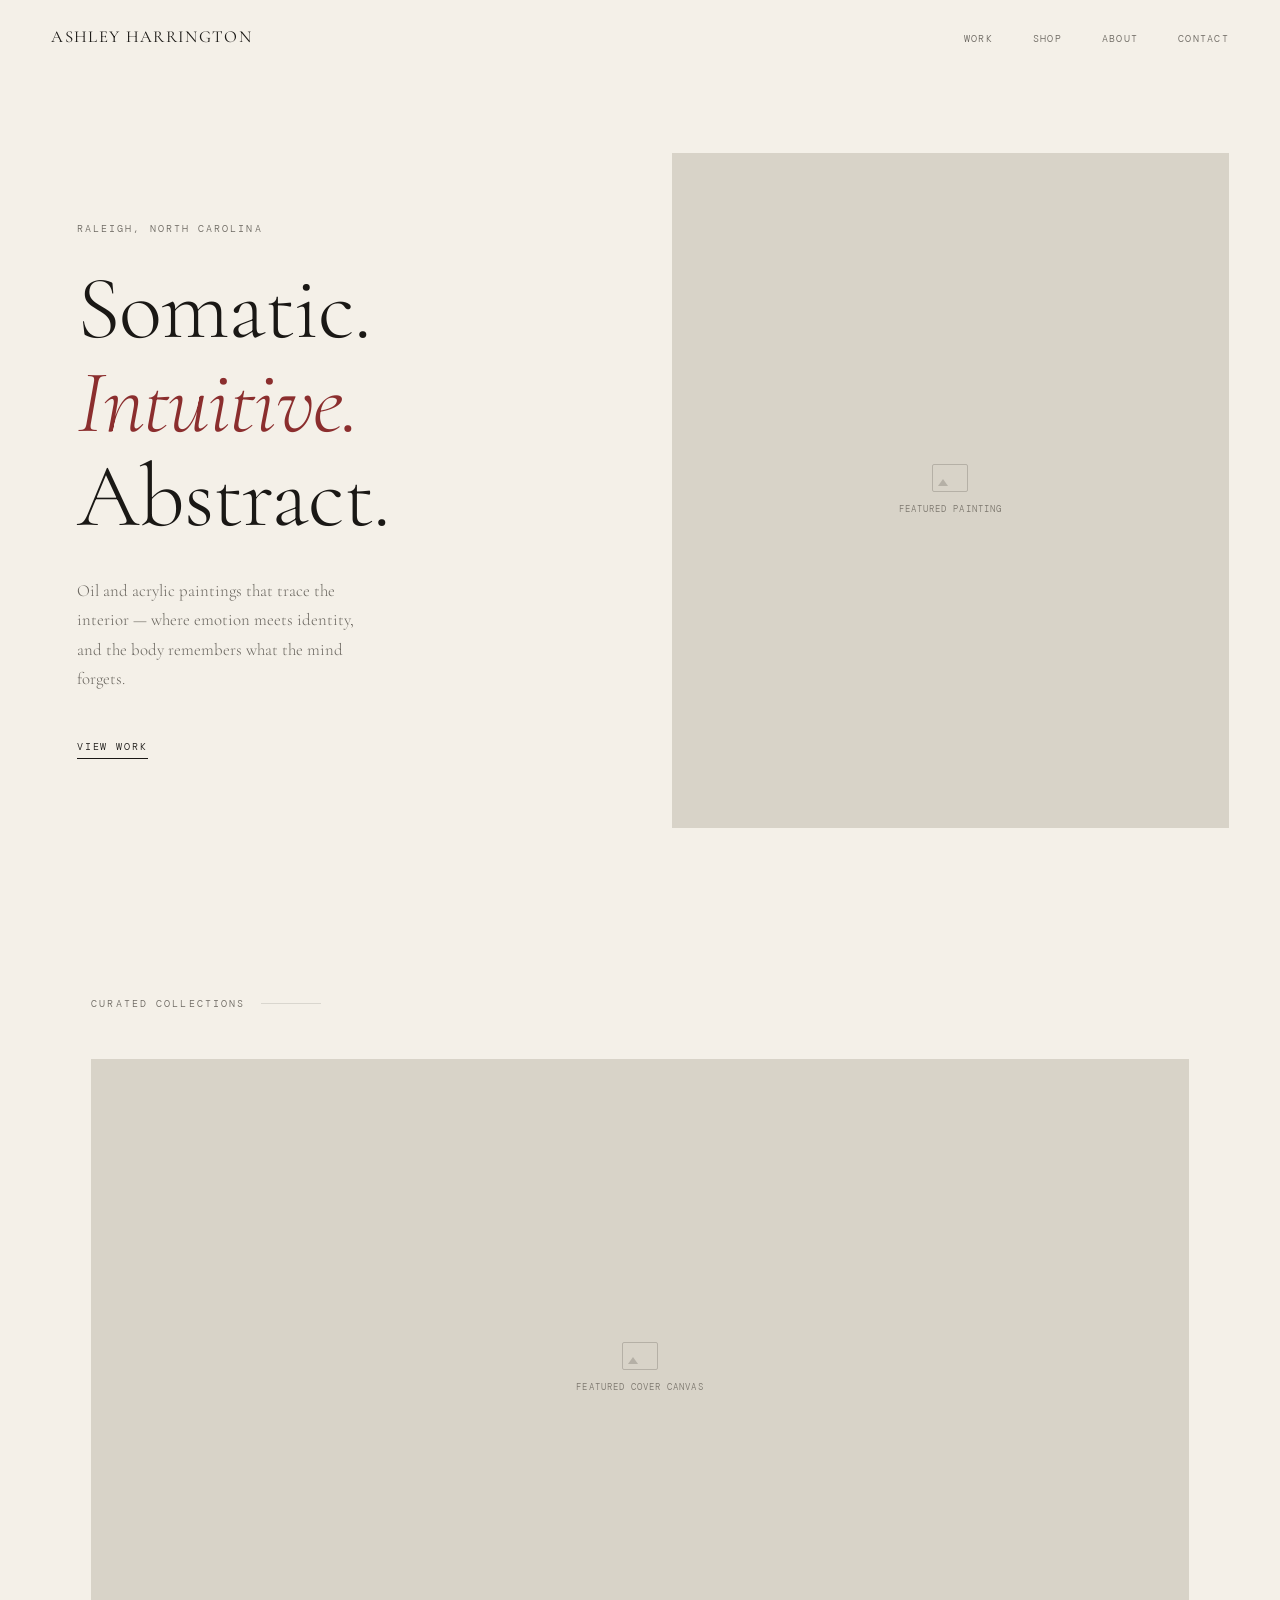
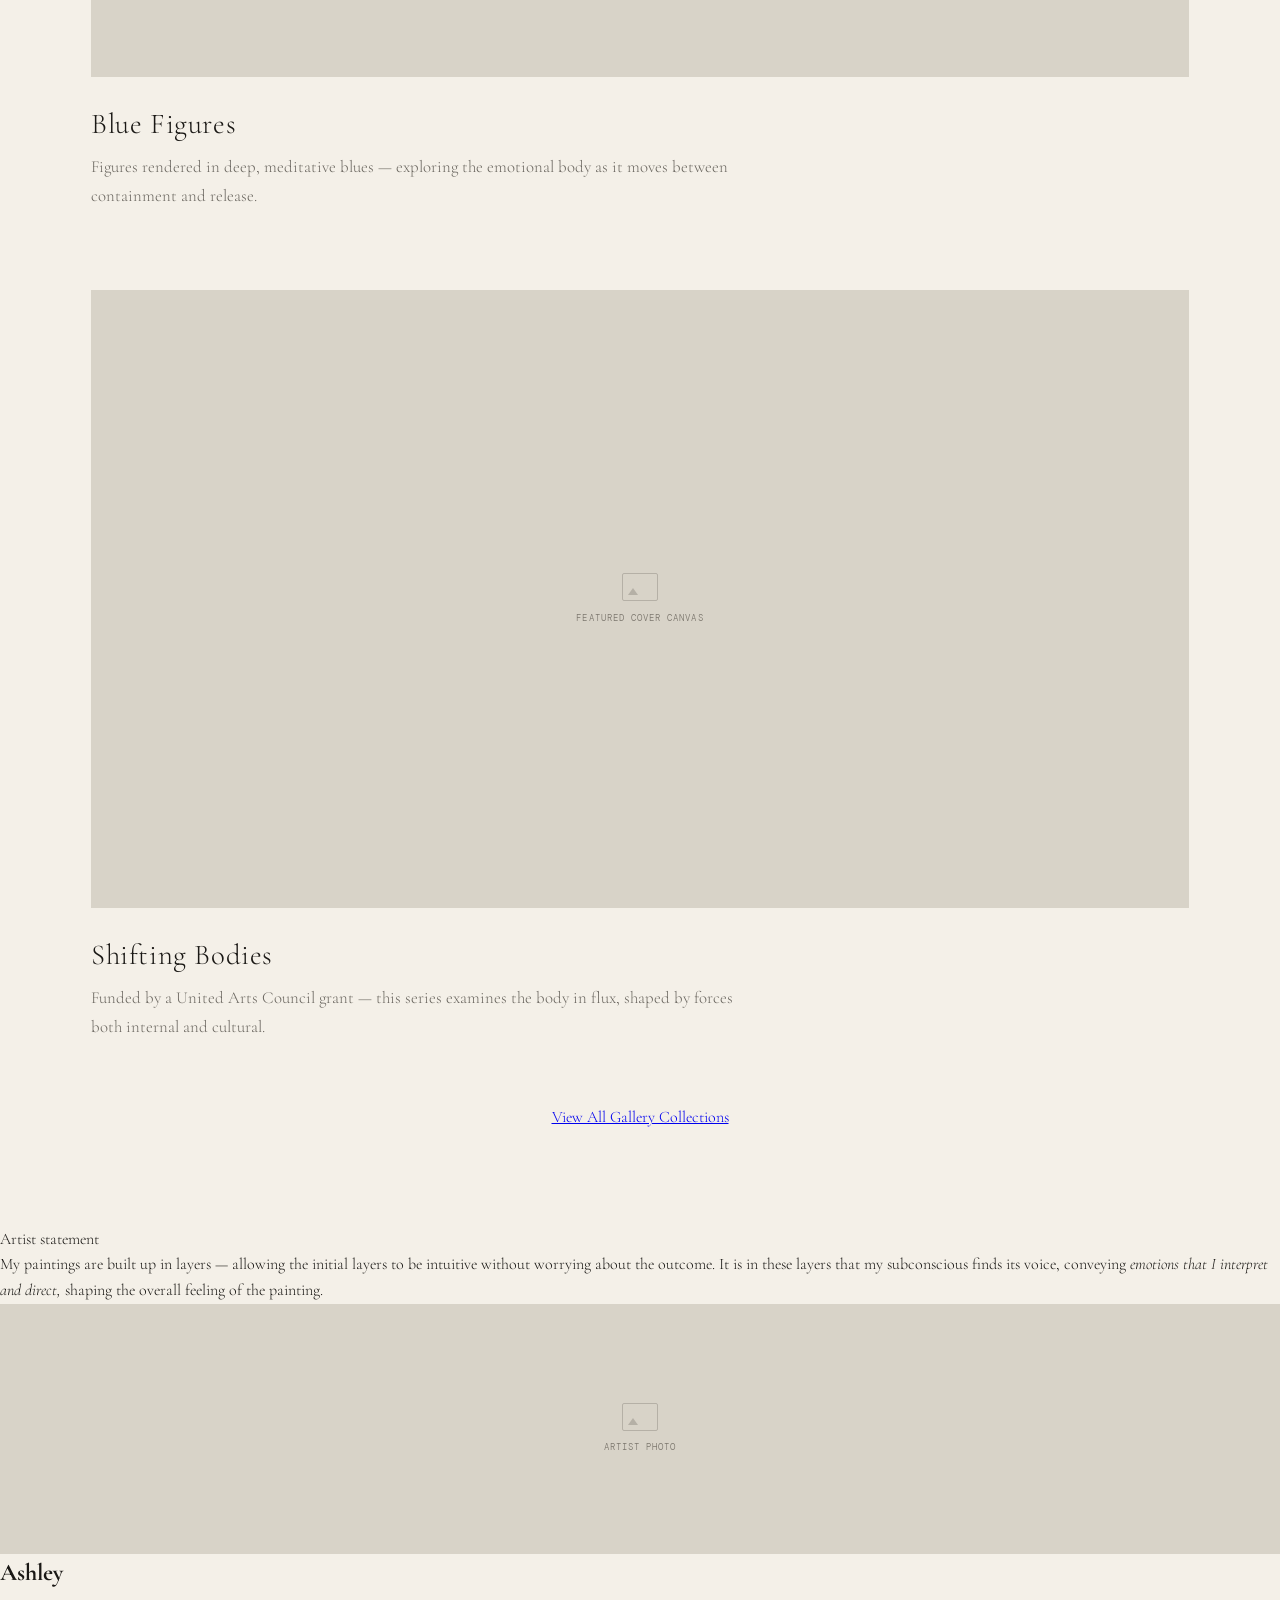
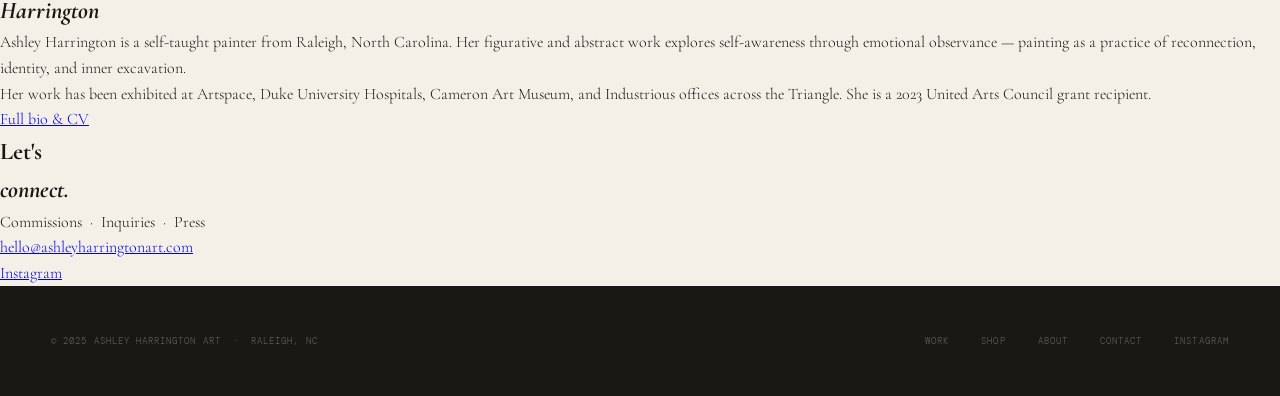
==== commit 764937ea: "Update index.html" ====
--- a/index.html
+++ b/index.html
@@ -60,163 +60,99 @@
   .hero-image-block { position: relative; height: 75vh; max-height: 680px; }
 
   /* ── FEATURED ── */
-  #featured { padding: 6rem 4vw; }
-  .featured-grid {
+ /* ── CURATED EDITORIAL ROWS ── */
+  #featured { 
+    padding: 6rem 4vw; 
+    max-width: 1200px;
+    margin: 0 auto;
+  }
+  
+  .collection-rows {
     display: grid;
-    grid-template-columns: 2fr 1fr 1fr;
-    grid-template-rows: auto auto;
-    gap: 1.2rem;
-  }
-  .feat-main { grid-row: span 2; }
-  .feat-thumb {
-    aspect-ratio: 3/4;
-    overflow: hidden;
-  }
-  .feat-main .feat-thumb { height: 100%; aspect-ratio: unset; }
-  .feat-meta { padding: 0.8rem 0 0; }
-  .feat-title { font-size: 0.95rem; font-weight: 400; }
-  .feat-detail {
-    font-family: var(--mono);
-    font-size: 0.58rem;
-    letter-spacing: 0.08em;
-    color: var(--muted);
-    margin-top: 0.15rem;
-  }
-  .featured-cta {
-    margin-top: 3rem;
-    display: inline-block;
-    font-family: var(--mono);
-    font-size: 0.65rem;
-    letter-spacing: 0.18em;
-    text-transform: uppercase;
-    color: var(--ink);
-    text-decoration: none;
-    border-bottom: 1px solid var(--ink);
-    padding-bottom: 2px;
-    transition: color 0.2s, border-color 0.2s;
-  }
-  .featured-cta:hover { color: var(--accent); border-color: var(--accent); }
-
-  /* ── STATEMENT STRIP ── */
-  #statement-strip {
-    background: var(--ink);
-    color: var(--cream);
-    padding: 6rem 4vw;
-    display: grid;
-    grid-template-columns: 1fr 2fr;
-    gap: 4rem;
-    align-items: start;
-  }
-  .strip-label {
-    font-family: var(--mono);
-    font-size: 0.6rem;
-    letter-spacing: 0.2em;
-    text-transform: uppercase;
-    color: rgba(244,240,232,0.35);
-    padding-top: 0.4rem;
-  }
-  .strip-quote {
-    font-size: clamp(1.3rem, 2.5vw, 1.9rem);
-    font-weight: 300;
-    line-height: 1.55;
-    font-style: italic;
-    color: var(--cream);
-  }
-  .strip-quote em { font-style: normal; color: #c4a882; }
-
-  /* ── ABOUT STRIP ── */
-  #about-strip {
-    background: var(--light-bg);
-    padding: 6rem 4vw;
-    display: grid;
-    grid-template-columns: 1fr 1fr;
-    gap: 5rem;
-    align-items: center;
-  }
-  .about-photo-block { position: relative; }
-  .about-photo {
-    width: 100%;
-    aspect-ratio: 3/4;
-    max-height: 540px;
-  }
-  .about-text-block {}
-  .about-heading {
-    font-size: clamp(2rem, 3.5vw, 3rem);
-    font-weight: 300;
-    line-height: 1.1;
-    margin-bottom: 1.5rem;
-  }
-  .about-heading em { font-style: italic; color: var(--accent); }
-  .about-body {
-    font-size: 1rem;
-    line-height: 1.8;
-    color: var(--ink);
-    font-weight: 300;
-    margin-bottom: 1.5rem;
-  }
-  .about-link {
-    display: inline-block;
-    font-family: var(--mono);
-    font-size: 0.65rem;
-    letter-spacing: 0.18em;
-    text-transform: uppercase;
-    color: var(--ink);
-    text-decoration: none;
-    border-bottom: 1px solid var(--ink);
-    padding-bottom: 2px;
-    margin-top: 0.5rem;
-    transition: color 0.2s, border-color 0.2s;
-  }
-  .about-link:hover { color: var(--accent); border-color: var(--accent); }
-
-  /* ── CONTACT STRIP ── */
-  #contact-strip {
-    background: var(--cream);
-    padding: 6rem 4vw;
+    grid-template-columns: 100%;
+    gap: 5rem; /* Generous vertical white space between series blocks */
+    margin: 2rem 0;
+  }
+
+  .collection-block {
     display: flex;
     flex-direction: column;
+    width: 100%;
+  }
+
+  .collection-block .image-frame {
+    display: grid;
+    grid-template-areas: "overlay";
+    width: 100%;
+    aspect-ratio: 16 / 9; /* Clean cinematic desktop frame balance */
+    overflow: hidden;
+    position: relative;
+    text-decoration: none;
+    margin-bottom: 1.5rem;
+  }
+
+  .collection-block img, 
+  .collection-block .placeholder {
+    grid-area: overlay;
+    width: 100%;
+    height: 100%;
+    object-fit: cover;
+    transition: filter 0.4s ease;
+  }
+
+  /* The clean minimal text overlay revealed on hover */
+  .collection-block h2.enter-label {
+    grid-area: overlay;
+    display: flex;
+    justify-content: center;
     align-items: center;
-    text-align: center;
-  }
-  .contact-heading {
-    font-size: clamp(2.5rem, 5vw, 4.5rem);
-    font-weight: 300;
-    line-height: 1.1;
-    margin-bottom: 0.75rem;
-  }
-  .contact-heading em { font-style: italic; color: var(--accent); }
-  .contact-sub {
+    margin: 0;
+    color: #ffffff;
     font-family: var(--mono);
-    font-size: 0.62rem;
-    letter-spacing: 0.15em;
+    font-size: 0.75rem;
+    letter-spacing: 0.25em;
     text-transform: uppercase;
+    font-weight: 300;
+    opacity: 0;
+    background: rgba(26, 24, 21, 0.45); /* Elegant studio tint overlay */
+    transition: opacity 0.4s ease;
+    z-index: 10;
+  }
+
+  .collection-block h3 {
+    font-family: var(--serif);
+    font-size: 1.8rem;
+    font-weight: 300;
+    letter-spacing: 0.02em;
+    margin: 0 0 0.4rem 0;
+    color: var(--ink);
+  }
+
+  .collection-block p.series-description {
+    font-family: var(--serif);
+    font-size: 1.05rem;
     color: var(--muted);
-    margin-bottom: 2.5rem;
-  }
-  .contact-email {
-    font-size: 1.05rem;
-    font-weight: 300;
-    color: var(--ink);
-    text-decoration: none;
-    border-bottom: 1px solid var(--border);
-    padding-bottom: 3px;
-    letter-spacing: 0.02em;
-    transition: border-color 0.2s;
-    margin-bottom: 3rem;
-    display: inline-block;
-  }
-  .contact-email:hover { border-color: var(--accent); }
-  .social-row { display: flex; gap: 2.5rem; }
-  .social-link {
-    font-family: var(--mono);
-    font-size: 0.6rem;
-    letter-spacing: 0.15em;
-    text-transform: uppercase;
-    color: var(--muted);
-    text-decoration: none;
-    transition: color 0.2s;
-  }
-  .social-link:hover { color: var(--ink); }
+    max-width: 650px;
+    line-height: 1.7;
+    margin: 0;
+  }
+
+  /* Hover Actions */
+  .collection-block .image-frame:hover .placeholder,
+  .collection-block .image-frame:hover img {
+    filter: brightness(0.75);
+  }
+
+  .collection-block .image-frame:hover h2.enter-label {
+    opacity: 1;
+  }
+
+  @media (max-width: 768px) {
+    .collection-block .image-frame {
+      aspect-ratio: 4 / 3; /* Shifts down seamlessly into balanced mobile proportions */
+    }
+    .collection-block h3 { font-size: 1.4rem; }
+  }
 
   /* ── RESPONSIVE ── */
   @media (max-width: 900px) {
@@ -271,55 +207,33 @@
 
 <!-- FEATURED WORKS -->
 <section id="featured">
-  <p class="section-label fade-in">Selected works</p>
-  <div class="featured-grid">
-    <div class="feat-main fade-in">
-      <div class="feat-thumb placeholder" style="height:560px">
-        <div class="ph-icon"></div><span>Blue Figures series</span>
-      </div>
-      <div class="feat-meta">
-        <p class="feat-title">Blue Figures</p>
-        <p class="feat-detail">Acrylic on canvas &nbsp;·&nbsp; Series of 12</p>
-      </div>
-    </div>
-    <div class="fade-in" style="transition-delay:0.05s">
-      <div class="feat-thumb placeholder">
-        <div class="ph-icon"></div><span>Shifting Bodies</span>
-      </div>
-      <div class="feat-meta">
-        <p class="feat-title">Shifting Bodies</p>
-        <p class="feat-detail">Acrylic on canvas &nbsp;·&nbsp; 2023</p>
-      </div>
-    </div>
-    <div class="fade-in" style="transition-delay:0.1s">
-      <div class="feat-thumb placeholder">
-        <div class="ph-icon"></div><span>Study</span>
-      </div>
-      <div class="feat-meta">
-        <p class="feat-title">Figure Study</p>
-        <p class="feat-detail">Acrylic on canvas &nbsp;·&nbsp; 2024</p>
-      </div>
-    </div>
-    <div class="fade-in" style="transition-delay:0.05s">
-      <div class="feat-thumb placeholder">
-        <div class="ph-icon"></div><span>Figures</span>
-      </div>
-      <div class="feat-meta">
-        <p class="feat-title">The Figures</p>
-        <p class="feat-detail">Acrylic on canvas &nbsp;·&nbsp; 2022</p>
-      </div>
-    </div>
-    <div class="fade-in" style="transition-delay:0.1s">
-      <div class="feat-thumb placeholder">
-        <div class="ph-icon"></div><span>Commission</span>
-      </div>
-      <div class="feat-meta">
-        <p class="feat-title">Cosmos</p>
-        <p class="feat-detail">Commission &nbsp;·&nbsp; 2024</p>
-      </div>
-    </div>
-  </div>
-  <a href="paintings.html" class="featured-cta fade-in">View all paintings</a>
+  <p class="section-label fade-in">Curated Collections</p>
+  
+  <div class="collection-rows">
+
+    <div class="collection-block fade-in">
+        <a href="paintings.html#blue-figures" class="image-frame">
+            <div class="placeholder"><div class="ph-icon"></div><span>Featured Cover Canvas</span></div>
+            <h2 class="enter-label">Enter Collection</h2>
+        </a>
+        <h3>Blue Figures</h3>
+        <p class="series-description">Figures rendered in deep, meditative blues — exploring the emotional body as it moves between containment and release.</p>
+    </div>
+
+    <div class="collection-block fade-in" style="transition-delay: 0.05s;">
+        <a href="paintings.html#shifting-bodies" class="image-frame">
+            <div class="placeholder"><div class="ph-icon"></div><span>Featured Cover Canvas</span></div>
+            <h2 class="enter-label">Enter Collection</h2>
+        </a>
+        <h3>Shifting Bodies</h3>
+        <p class="series-description">Funded by a United Arts Council grant — this series examines the body in flux, shaped by forces both internal and cultural.</p>
+    </div>
+
+  </div>
+  
+  <div style="text-align: center; margin-top: 4rem;">
+     <a href="paintings.html" class="featured-cta fade-in">View All Gallery Collections</a>
+  </div>
 </section>
 
 <!-- STATEMENT STRIP -->
--- a/style.css
+++ b/style.css
@@ -22,25 +22,46 @@
   overflow-x: hidden;
 }
 
-/* ── NAV ── */
-nav {
+/* ── NAV BAR FIXED & SECURED ── */
+nav#main-nav {
   position: fixed;
   top: 0; left: 0; right: 0;
-  z-index: 100;
+  z-index: 1000;
   display: flex;
   justify-content: space-between;
   align-items: center;
   padding: 1.5rem 4vw;
-  background: var(--cream);
+  background: var(--cream) !important; /* Forces solid background visibility */
   border-bottom: 1px solid transparent;
-  transition: border-color 0.3s;
+  transition: background 0.3s ease, border-color 0.3s ease, padding 0.3s ease;
 }
-nav.scrolled { border-color: var(--border); }
-nav.dark-bg { background: var(--ink); }
-nav.dark-bg .nav-name { color: var(--cream); }
-nav.dark-bg .nav-links a { color: rgba(244,240,232,0.5); }
-nav.dark-bg .nav-links a:hover { color: var(--cream); }
-nav.dark-bg.scrolled { border-color: rgba(244,240,232,0.1); }
+
+/* When window scrolls down */
+nav#main-nav.scrolled { 
+  border-color: var(--border);
+  padding: 1rem 4vw;
+  background: rgba(244, 240, 232, 0.95) !important;
+  backdrop-filter: blur(10px);
+}
+
+/* Dark Layout Override for Pages like About Hero */
+nav#main-nav.dark-bg { 
+  background: var(--ink) !important; 
+}
+nav#main-nav.dark-bg .nav-name { 
+  color: var(--cream) !important; 
+}
+nav#main-nav.dark-bg .nav-links a { 
+  color: rgba(244,240,232,0.5) !important; 
+}
+nav#main-nav.dark-bg .nav-links a:hover,
+nav#main-nav.dark-bg .nav-links a.active { 
+  color: var(--cream) !important; 
+}
+nav#main-nav.dark-bg.scrolled {
+  background: rgba(26, 24, 21, 0.95) !important;
+  border-bottom-color: rgba(244,240,232,0.1);
+}
 
 .nav-name {
   font-family: var(--serif);
@@ -51,6 +72,7 @@
   text-decoration: none;
   color: var(--ink);
 }
+
 .nav-links { display: flex; gap: 2.5rem; list-style: none; align-items: center; }
 .nav-links a {
   font-family: var(--mono);
@@ -66,7 +88,7 @@
 .nav-links a.active { color: var(--ink); }
 .nav-links a.active { border-bottom: 1px solid var(--ink); padding-bottom: 1px; }
 
-/* ── UTILS ── */
+/* ── GLOBAL LAYOUT UTILITIES ── */
 .section-label {
   font-family: var(--mono);
   font-size: 0.6rem;
@@ -89,10 +111,11 @@
 .fade-in { opacity: 0; transform: translateY(20px); transition: opacity 0.7s ease, transform 0.7s ease; }
 .fade-in.visible { opacity: 1; transform: translateY(0); }
 
-/* ── PLACEHOLDER ── */
+/* ── VISUAL ARTWORK PLACEHOLDERS ── */
 .placeholder {
   width: 100%;
   height: 100%;
+  min-height: 250px;
   background: #d8d3c8;
   display: flex;
   flex-direction: column;
@@ -105,7 +128,7 @@
   font-size: 0.55rem;
   letter-spacing: 0.12em;
   text-transform: uppercase;
-  color: #aaa;
+  color: #7a756c;
 }
 .ph-icon {
   width: 36px; height: 28px;
@@ -123,15 +146,15 @@
   border-bottom: 7px solid #b5b0a6;
 }
 
-/* ── FOOTER ── */
+/* ── SITE FOOTER ── */
 footer {
   background: var(--ink);
-  padding: 2rem 4vw;
+  padding: 3rem 4vw;
   display: flex;
   justify-content: space-between;
   align-items: center;
   flex-wrap: wrap;
-  gap: 1rem;
+  gap: 1.5rem;
 }
 footer p, footer a {
   font-family: var(--mono);
@@ -144,9 +167,11 @@
 footer a:hover { color: rgba(244,240,232,0.7); }
 .footer-links { display: flex; gap: 2rem; }
 
-/* ── RESPONSIVE NAV ── */
-@media (max-width: 600px) {
-  nav { padding: 1.2rem 5vw; }
+/* ── RESPONSIVE RESPONSIVENESS OVERRIDES ── */
+@media (max-width: 768px) {
+  nav#main-nav { padding: 1.2rem 5vw; }
   .nav-links { gap: 1.2rem; }
   .nav-links a { font-size: 0.6rem; }
+  footer { flex-direction: column; text-align: center; }
+  .footer-links { flex-direction: column; gap: 1rem; }
 }
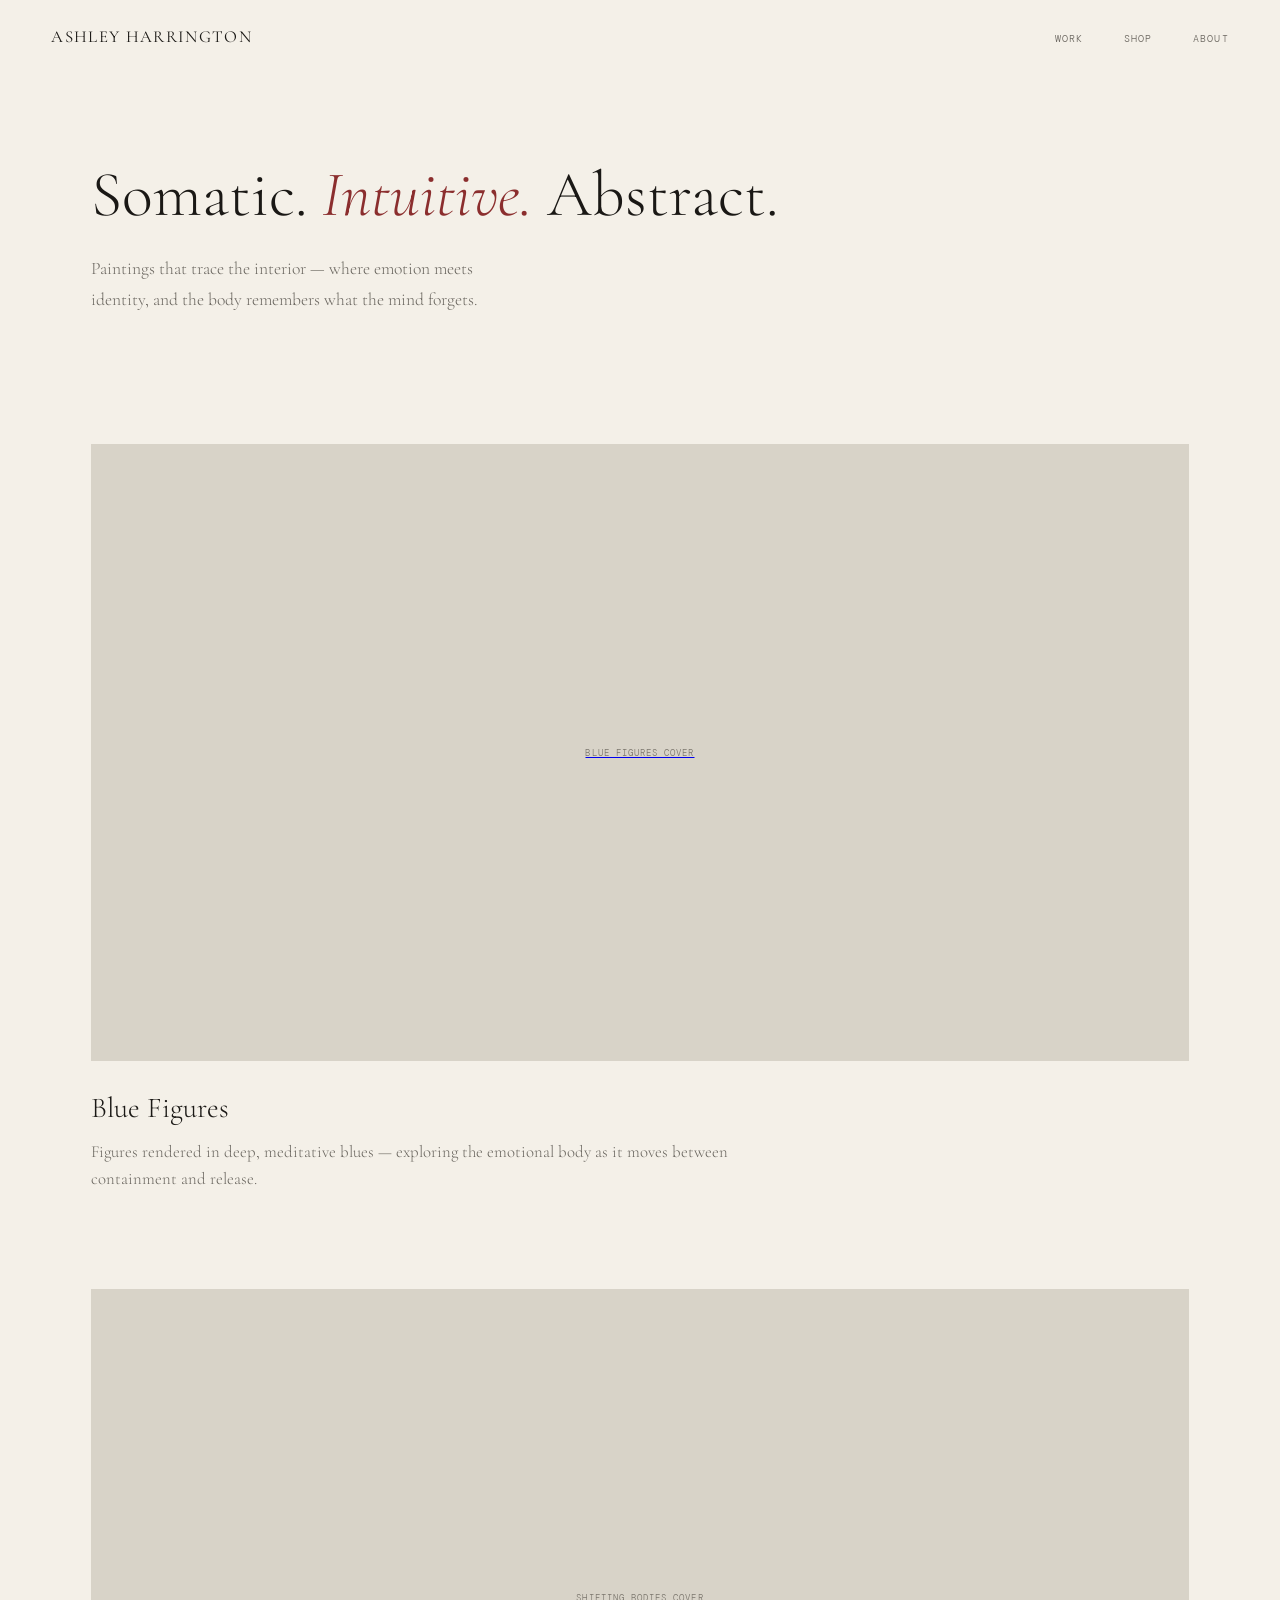
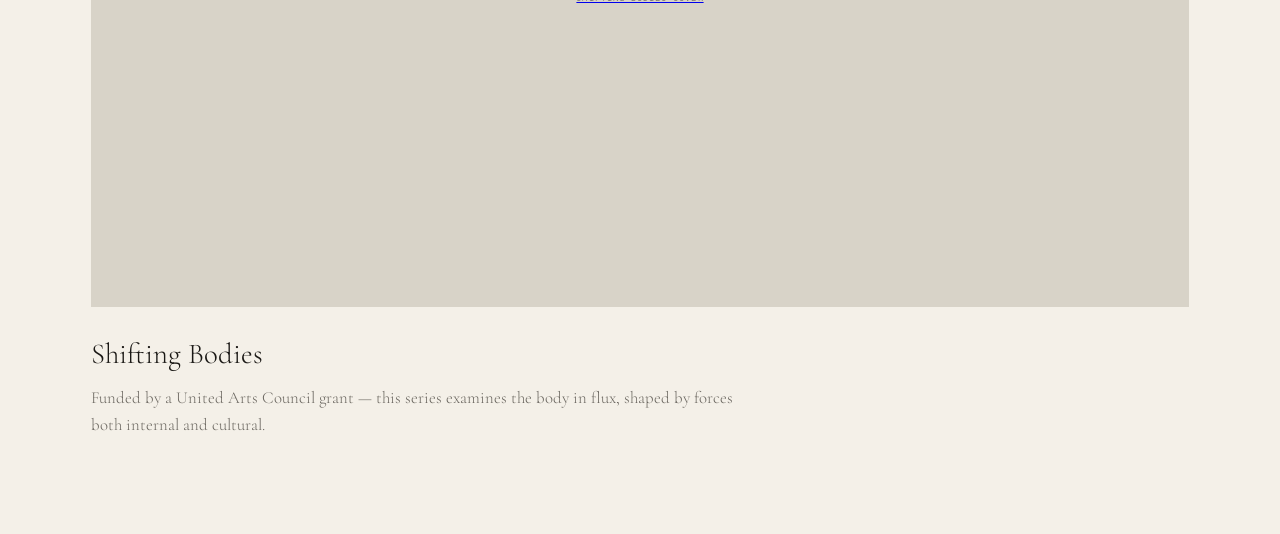
==== commit c84f05a1: "Update index.html" ====
--- a/index.html
+++ b/index.html
@@ -4,172 +4,48 @@
 <meta charset="UTF-8">
 <meta name="viewport" content="width=device-width, initial-scale=1.0">
 <title>Ashley Harrington Art</title>
-<meta name="description" content="Somatic, intuitive abstract paintings and fine art studies by Ashley Harrington, based in Raleigh, North Carolina.">
 <link rel="preconnect" href="https://fonts.googleapis.com">
 <link href="https://fonts.googleapis.com/css2?family=Cormorant+Garamond:ital,wght@0,300;0,400;1,300;1,400&family=DM+Mono:wght@300;400&display=swap" rel="stylesheet">
 <link rel="stylesheet" href="style.css">
+
 <style>
-  /* ── HERO ── */
+  /* ── HOMEPAGE HERO SPACING ── */
   #hero {
-    min-height: 100vh;
-    display: grid;
-    grid-template-columns: 1fr 1fr;
-    align-items: center;
-    padding: 0 4vw;
-    gap: 4rem;
-    padding-top: 5rem;
-  }
-  .hero-text { padding-left: 2vw; }
-  .hero-eyebrow {
-    font-family: var(--mono);
-    font-size: 0.65rem;
-    letter-spacing: 0.2em;
-    text-transform: uppercase;
-    color: var(--muted);
-    margin-bottom: 1.5rem;
-  }
-  .hero-title {
-    font-size: clamp(3.5rem, 7vw, 6rem);
-    font-weight: 300;
-    line-height: 1.05;
-    letter-spacing: -0.01em;
-    margin-bottom: 2rem;
-  }
-  .hero-title em { font-style: italic; color: var(--accent); }
-  .hero-tagline {
-    font-size: 1.05rem;
-    font-weight: 300;
-    color: var(--muted);
-    max-width: 36ch;
-    line-height: 1.75;
-    margin-bottom: 2.5rem;
-  }
-  .hero-cta {
-    display: inline-block;
-    font-family: var(--mono);
-    font-size: 0.65rem;
-    letter-spacing: 0.18em;
-    text-transform: uppercase;
-    color: var(--ink);
-    text-decoration: none;
-    border-bottom: 1px solid var(--ink);
-    padding-bottom: 2px;
-    transition: color 0.2s, border-color 0.2s;
-  }
-  .hero-cta:hover { color: var(--accent); border-color: var(--accent); }
-  .hero-image-block { position: relative; height: 75vh; max-height: 680px; }
-
-  /* ── FEATURED ── */
- /* ── CURATED EDITORIAL ROWS ── */
-  #featured { 
-    padding: 6rem 4vw; 
+    padding: 10rem 4vw 4rem; /* Top padding keeps text from slipping under the navigation menu */
     max-width: 1200px;
     margin: 0 auto;
   }
+  .hero-title { font-size: clamp(2.5rem, 5vw, 4.5rem); font-weight: 300; line-height: 1.1; margin-bottom: 1.5rem; }
+  .hero-title em { font-style: italic; color: var(--accent); }
+  .hero-tagline { font-size: 1.1rem; color: var(--muted); max-width: 50ch; line-height: 1.75; }
+
+  /* ── EDITORIAL ROW GRID ── */
+  #featured { padding: 4rem 4vw 6rem; max-width: 1200px; margin: 0 auto; }
+  .collection-rows { display: grid; grid-template-columns: 100%; gap: 6rem; }
+  .collection-block { display: flex; flex-direction: column; width: 100%; }
   
-  .collection-rows {
-    display: grid;
-    grid-template-columns: 100%;
-    gap: 5rem; /* Generous vertical white space between series blocks */
-    margin: 2rem 0;
+  .collection-block .image-frame {
+    display: grid; grid-template-areas: "overlay";
+    width: 100%; aspect-ratio: 16 / 9; overflow: hidden; position: relative;
   }
+  .collection-block img, .collection-block .placeholder {
+    grid-area: overlay; width: 100%; height: 100%; object-fit: cover; transition: filter 0.4s ease;
+  }
+  .collection-block h2.enter-label {
+    grid-area: overlay; display: flex; justify-content: center; align-items: center; margin: 0;
+    color: #ffffff; font-family: var(--mono); font-size: 0.75rem; letter-spacing: 0.25em;
+    text-transform: uppercase; opacity: 0; background: rgba(26, 24, 21, 0.45); transition: opacity 0.4s ease; z-index: 10;
+  }
+  .collection-block h3 { font-size: 1.8rem; font-weight: 300; margin: 1.5rem 0 0.5rem 0; color: var(--ink); }
+  .collection-block p { font-size: 1.05rem; color: var(--muted); max-width: 650px; }
 
-  .collection-block {
-    display: flex;
-    flex-direction: column;
-    width: 100%;
-  }
-
-  .collection-block .image-frame {
-    display: grid;
-    grid-template-areas: "overlay";
-    width: 100%;
-    aspect-ratio: 16 / 9; /* Clean cinematic desktop frame balance */
-    overflow: hidden;
-    position: relative;
-    text-decoration: none;
-    margin-bottom: 1.5rem;
-  }
-
-  .collection-block img, 
-  .collection-block .placeholder {
-    grid-area: overlay;
-    width: 100%;
-    height: 100%;
-    object-fit: cover;
-    transition: filter 0.4s ease;
-  }
-
-  /* The clean minimal text overlay revealed on hover */
-  .collection-block h2.enter-label {
-    grid-area: overlay;
-    display: flex;
-    justify-content: center;
-    align-items: center;
-    margin: 0;
-    color: #ffffff;
-    font-family: var(--mono);
-    font-size: 0.75rem;
-    letter-spacing: 0.25em;
-    text-transform: uppercase;
-    font-weight: 300;
-    opacity: 0;
-    background: rgba(26, 24, 21, 0.45); /* Elegant studio tint overlay */
-    transition: opacity 0.4s ease;
-    z-index: 10;
-  }
-
-  .collection-block h3 {
-    font-family: var(--serif);
-    font-size: 1.8rem;
-    font-weight: 300;
-    letter-spacing: 0.02em;
-    margin: 0 0 0.4rem 0;
-    color: var(--ink);
-  }
-
-  .collection-block p.series-description {
-    font-family: var(--serif);
-    font-size: 1.05rem;
-    color: var(--muted);
-    max-width: 650px;
-    line-height: 1.7;
-    margin: 0;
-  }
-
-  /* Hover Actions */
-  .collection-block .image-frame:hover .placeholder,
-  .collection-block .image-frame:hover img {
-    filter: brightness(0.75);
-  }
-
-  .collection-block .image-frame:hover h2.enter-label {
-    opacity: 1;
-  }
+  /* Hover States */
+  .collection-block .image-frame:hover img,
+  .collection-block .image-frame:hover .placeholder { filter: brightness(0.75); }
+  .collection-block .image-frame:hover h2.enter-label { opacity: 1; }
 
   @media (max-width: 768px) {
-    .collection-block .image-frame {
-      aspect-ratio: 4 / 3; /* Shifts down seamlessly into balanced mobile proportions */
-    }
-    .collection-block h3 { font-size: 1.4rem; }
-  }
-
-  /* ── RESPONSIVE ── */
-  @media (max-width: 900px) {
-    #hero { grid-template-columns: 1fr; padding-top: 6rem; }
-    .hero-image-block { height: 55vw; max-height: 400px; order: -1; }
-    .hero-text { padding-left: 0; }
-    .featured-grid { grid-template-columns: 1fr 1fr; }
-    .feat-main { grid-row: span 1; grid-column: span 2; }
-    .feat-main .feat-thumb { aspect-ratio: 4/3; height: auto; }
-    #statement-strip { grid-template-columns: 1fr; gap: 1.5rem; }
-    #about-strip { grid-template-columns: 1fr; gap: 3rem; }
-  }
-  @media (max-width: 600px) {
-    #hero, #featured, #statement-strip, #about-strip, #contact-strip { padding-left: 5vw; padding-right: 5vw; }
-    .featured-grid { grid-template-columns: 1fr; }
-    .feat-main { grid-column: span 1; }
-    .feat-main .feat-thumb { aspect-ratio: 4/3; height: auto; }
+    .collection-block .image-frame { aspect-ratio: 4 / 3; }
   }
 </style>
 </head>
@@ -181,114 +57,47 @@
     <li><a href="paintings.html">Work</a></li>
     <li><a href="shop.html">Shop</a></li>
     <li><a href="about.html">About</a></li>
-    <li><a href="about.html#contact">Contact</a></li>
   </ul>
 </nav>
 
-<!-- HERO -->
 <section id="hero">
-  <div class="hero-text fade-in">
-    <p class="hero-eyebrow">Raleigh, North Carolina</p>
-    <h1 class="hero-title">
-      Somatic.<br>
-      <em>Intuitive.</em><br>
-      Abstract.
-    </h1>
-    <p class="hero-tagline">Oil and acrylic paintings that trace the interior — where emotion meets identity, and the body remembers what the mind forgets.</p>
-    <a href="paintings.html" class="hero-cta">View work</a>
-  </div>
-  <div class="hero-image-block fade-in" style="transition-delay:0.15s">
-    <div class="placeholder" style="height:100%">
-      <div class="ph-icon"></div>
-      <span>Featured painting</span>
+  <h1 class="hero-title">Somatic. <em>Intuitive.</em> Abstract.</h1>
+  <p class="hero-tagline">Paintings that trace the interior — where emotion meets identity, and the body remembers what the mind forgets.</p>
+</section>
+
+<section id="featured">
+  <div class="collection-rows">
+    <div class="collection-block fade-in">
+        <a href="paintings.html#blue-figures" class="image-frame">
+            <div class="placeholder"><div class="ph-icon"></div><span>Blue Figures Cover</span></div>
+            <h2 class="enter-label">Enter Collection</h2>
+        </a>
+        <h3>Blue Figures</h3>
+        <p>Figures rendered in deep, meditative blues — exploring the emotional body as it moves between containment and release.</p>
+    </div>
+
+    <div class="collection-block fade-in">
+        <a href="paintings.html#shifting-bodies" class="image-frame">
+            <div class="placeholder"><div class="ph-icon"></div><span>Shifting Bodies Cover</span></div>
+            <h2 class="enter-label">Enter Collection</h2>
+        </a>
+        <h3>Shifting Bodies</h3>
+        <p>Funded by a United Arts Council grant — this series examines the body in flux, shaped by forces both internal and cultural.</p>
     </div>
   </div>
 </section>
 
-<!-- FEATURED WORKS -->
-<section id="featured">
-  <p class="section-label fade-in">Curated Collections</p>
-  
-  <div class="collection-rows">
+<script>
+  // Handles navigation background scroll animation
+  const nav = document.getElementById('main-nav');
+  window.addEventListener('scroll', () => { nav.classList.toggle('scrolled', window.scrollY > 30); });
 
-    <div class="collection-block fade-in">
-        <a href="paintings.html#blue-figures" class="image-frame">
-            <div class="placeholder"><div class="ph-icon"></div><span>Featured Cover Canvas</span></div>
-            <h2 class="enter-label">Enter Collection</h2>
-        </a>
-        <h3>Blue Figures</h3>
-        <p class="series-description">Figures rendered in deep, meditative blues — exploring the emotional body as it moves between containment and release.</p>
-    </div>
-
-    <div class="collection-block fade-in" style="transition-delay: 0.05s;">
-        <a href="paintings.html#shifting-bodies" class="image-frame">
-            <div class="placeholder"><div class="ph-icon"></div><span>Featured Cover Canvas</span></div>
-            <h2 class="enter-label">Enter Collection</h2>
-        </a>
-        <h3>Shifting Bodies</h3>
-        <p class="series-description">Funded by a United Arts Council grant — this series examines the body in flux, shaped by forces both internal and cultural.</p>
-    </div>
-
-  </div>
-  
-  <div style="text-align: center; margin-top: 4rem;">
-     <a href="paintings.html" class="featured-cta fade-in">View All Gallery Collections</a>
-  </div>
-</section>
-
-<!-- STATEMENT STRIP -->
-<section id="statement-strip">
-  <p class="strip-label fade-in">Artist statement</p>
-  <blockquote class="strip-quote fade-in" style="transition-delay:0.1s">
-    My paintings are built up in layers — allowing the initial layers to be intuitive without worrying about the outcome. It is in these layers that my subconscious finds its voice, conveying <em>emotions that I interpret and direct,</em> shaping the overall feeling of the painting.
-  </blockquote>
-</section>
-
-<!-- ABOUT STRIP -->
-<section id="about-strip">
-  <div class="about-photo-block fade-in">
-    <div class="about-photo placeholder">
-      <div class="ph-icon"></div><span>Artist photo</span>
-    </div>
-  </div>
-  <div class="about-text-block fade-in" style="transition-delay:0.1s">
-    <h2 class="about-heading">Ashley<br><em>Harrington</em></h2>
-    <p class="about-body">Ashley Harrington is a self-taught painter from Raleigh, North Carolina. Her figurative and abstract work explores self-awareness through emotional observance — painting as a practice of reconnection, identity, and inner excavation.</p>
-    <p class="about-body">Her work has been exhibited at Artspace, Duke University Hospitals, Cameron Art Museum, and Industrious offices across the Triangle. She is a 2023 United Arts Council grant recipient.</p>
-    <a href="about.html" class="about-link">Full bio & CV</a>
-  </div>
-</section>
-
-<!-- CONTACT -->
-<section id="contact-strip">
-  <h2 class="contact-heading fade-in">Let's<br><em>connect.</em></h2>
-  <p class="contact-sub fade-in">Commissions &nbsp;·&nbsp; Inquiries &nbsp;·&nbsp; Press</p>
-  <a href="mailto:hello@ashleyharringtonart.com" class="contact-email fade-in">hello@ashleyharringtonart.com</a>
-  <div class="social-row fade-in">
-    <a href="https://www.instagram.com/ashleyharringtonart" target="_blank" rel="noopener" class="social-link">Instagram</a>
-  </div>
-</section>
-
-<footer>
-  <p>© 2025 Ashley Harrington Art &nbsp;·&nbsp; Raleigh, NC</p>
-  <nav class="footer-links">
-    <a href="paintings.html">Work</a>
-    <a href="shop.html">Shop</a>
-    <a href="about.html">About</a>
-    <a href="mailto:hello@ashleyharringtonart.com">Contact</a>
-    <a href="https://www.instagram.com/ashleyharringtonart" target="_blank" rel="noopener">Instagram</a>
-  </nav>
-</footer>
-
-<script>
-  const nav = document.getElementById('main-nav');
-  window.addEventListener('scroll', () => {
-    nav.classList.toggle('scrolled', window.scrollY > 30);
-  });
+  // Handles smooth fade-in animations on scroll
   const observer = new IntersectionObserver((entries) => {
     entries.forEach(e => { if (e.isIntersecting) { e.target.classList.add('visible'); observer.unobserve(e.target); } });
-  }, { threshold: 0.08, rootMargin: '0px 0px -30px 0px' });
+  }, { threshold: 0.06 });
   document.querySelectorAll('.fade-in').forEach(el => observer.observe(el));
 </script>
+
 </body>
 </html>
--- a/style.css
+++ b/style.css
@@ -1,3 +1,6 @@
+/* ==========================================================================
+   CLEAN GALLERY STYLESHEET
+   ========================================================================== */
 *, *::before, *::after { box-sizing: border-box; margin: 0; padding: 0; }
 
 :root {
@@ -14,7 +17,7 @@
 html { scroll-behavior: smooth; }
 
 body {
-  background: var(--cream);
+  background: var(--cream); /* Pristine gallery environment */
   color: var(--ink);
   font-family: var(--serif);
   font-weight: 300;
@@ -22,7 +25,7 @@
   overflow-x: hidden;
 }
 
-/* ── NAV BAR FIXED & SECURED ── */
+/* ── NAVIGATION BAR ── */
 nav#main-nav {
   position: fixed;
   top: 0; left: 0; right: 0;
@@ -31,36 +34,17 @@
   justify-content: space-between;
   align-items: center;
   padding: 1.5rem 4vw;
-  background: var(--cream) !important; /* Forces solid background visibility */
+  background: var(--cream);
   border-bottom: 1px solid transparent;
-  transition: background 0.3s ease, border-color 0.3s ease, padding 0.3s ease;
+  transition: all 0.3s ease;
 }
 
-/* When window scrolls down */
+/* When scrolling down, it softens into a beautiful glass-like border */
 nav#main-nav.scrolled { 
   border-color: var(--border);
   padding: 1rem 4vw;
-  background: rgba(244, 240, 232, 0.95) !important;
+  background: rgba(244, 240, 232, 0.95);
   backdrop-filter: blur(10px);
-}
-
-/* Dark Layout Override for Pages like About Hero */
-nav#main-nav.dark-bg { 
-  background: var(--ink) !important; 
-}
-nav#main-nav.dark-bg .nav-name { 
-  color: var(--cream) !important; 
-}
-nav#main-nav.dark-bg .nav-links a { 
-  color: rgba(244,240,232,0.5) !important; 
-}
-nav#main-nav.dark-bg .nav-links a:hover,
-nav#main-nav.dark-bg .nav-links a.active { 
-  color: var(--cream) !important; 
-}
-nav#main-nav.dark-bg.scrolled {
-  background: rgba(26, 24, 21, 0.95) !important;
-  border-bottom-color: rgba(244,240,232,0.1);
 }
 
 .nav-name {
@@ -86,92 +70,19 @@
 }
 .nav-links a:hover,
 .nav-links a.active { color: var(--ink); }
-.nav-links a.active { border-bottom: 1px solid var(--ink); padding-bottom: 1px; }
 
-/* ── GLOBAL LAYOUT UTILITIES ── */
-.section-label {
-  font-family: var(--mono);
-  font-size: 0.6rem;
-  letter-spacing: 0.22em;
-  text-transform: uppercase;
-  color: var(--muted);
-  margin-bottom: 3rem;
-  display: flex;
-  align-items: center;
-  gap: 1rem;
-}
-.section-label::after {
-  content: '';
-  flex: 1;
-  max-width: 60px;
-  height: 1px;
-  background: var(--border);
-}
-
+/* --- RESPONSIVE UTILITIES --- */
 .fade-in { opacity: 0; transform: translateY(20px); transition: opacity 0.7s ease, transform 0.7s ease; }
 .fade-in.visible { opacity: 1; transform: translateY(0); }
 
-/* ── VISUAL ARTWORK PLACEHOLDERS ── */
+/* --- ARTWORK COVERS --- */
 .placeholder {
-  width: 100%;
-  height: 100%;
-  min-height: 250px;
-  background: #d8d3c8;
-  display: flex;
-  flex-direction: column;
-  align-items: center;
-  justify-content: center;
-  gap: 0.6rem;
+  width: 100%; height: 100%; min-height: 350px;
+  background: #d8d3c8; display: flex; align-items: center; justify-content: center;
 }
-.placeholder span {
-  font-family: var(--mono);
-  font-size: 0.55rem;
-  letter-spacing: 0.12em;
-  text-transform: uppercase;
-  color: #7a756c;
-}
-.ph-icon {
-  width: 36px; height: 28px;
-  border: 1.5px solid #b5b0a6;
-  border-radius: 2px;
-  position: relative;
-}
-.ph-icon::after {
-  content: '';
-  position: absolute;
-  bottom: 5px; left: 5px;
-  width: 0; height: 0;
-  border-left: 5px solid transparent;
-  border-right: 5px solid transparent;
-  border-bottom: 7px solid #b5b0a6;
-}
+.placeholder span { font-family: var(--mono); font-size: 0.55rem; letter-spacing: 0.12em; text-transform: uppercase; color: #7a756c; }
 
-/* ── SITE FOOTER ── */
-footer {
-  background: var(--ink);
-  padding: 3rem 4vw;
-  display: flex;
-  justify-content: space-between;
-  align-items: center;
-  flex-wrap: wrap;
-  gap: 1.5rem;
-}
-footer p, footer a {
-  font-family: var(--mono);
-  font-size: 0.55rem;
-  letter-spacing: 0.12em;
-  color: rgba(244,240,232,0.3);
-  text-transform: uppercase;
-  text-decoration: none;
-}
-footer a:hover { color: rgba(244,240,232,0.7); }
-.footer-links { display: flex; gap: 2rem; }
-
-/* ── RESPONSIVE RESPONSIVENESS OVERRIDES ── */
 @media (max-width: 768px) {
   nav#main-nav { padding: 1.2rem 5vw; }
   .nav-links { gap: 1.2rem; }
-  .nav-links a { font-size: 0.6rem; }
-  footer { flex-direction: column; text-align: center; }
-  .footer-links { flex-direction: column; gap: 1rem; }
 }
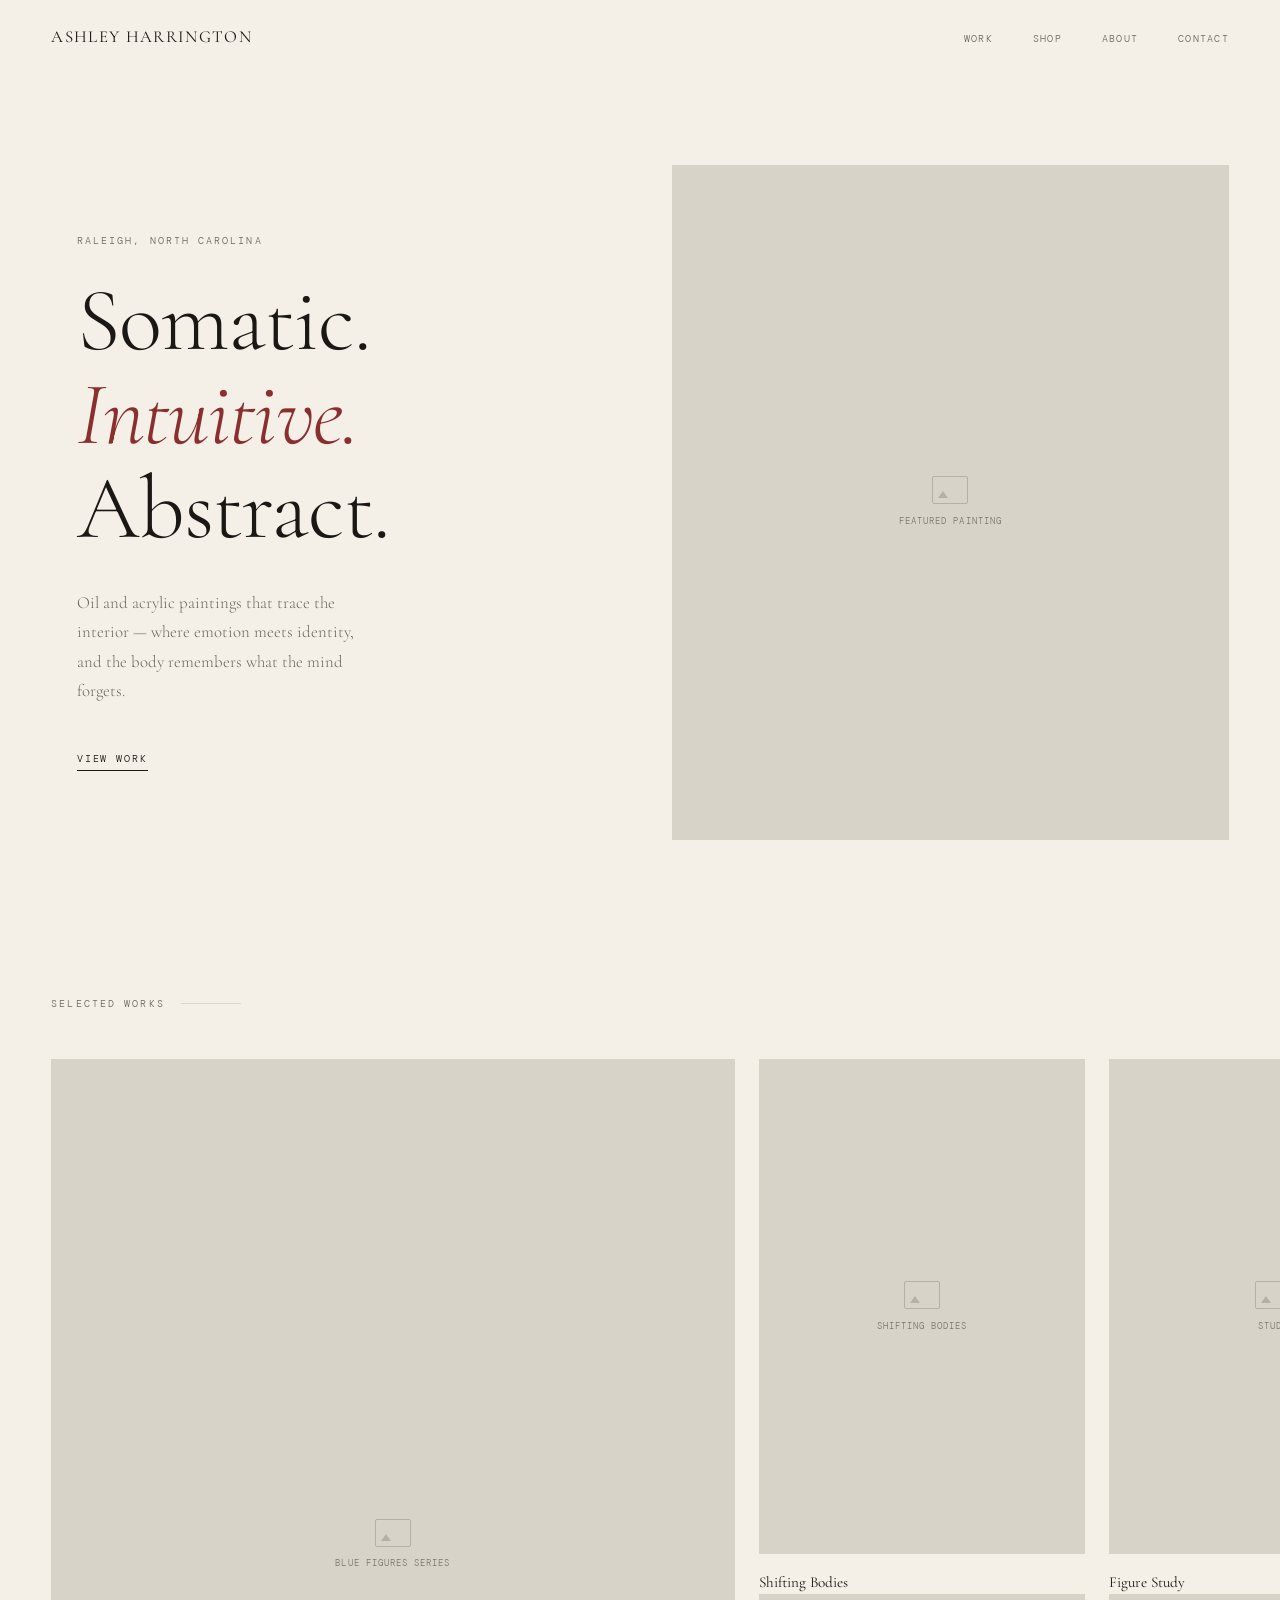
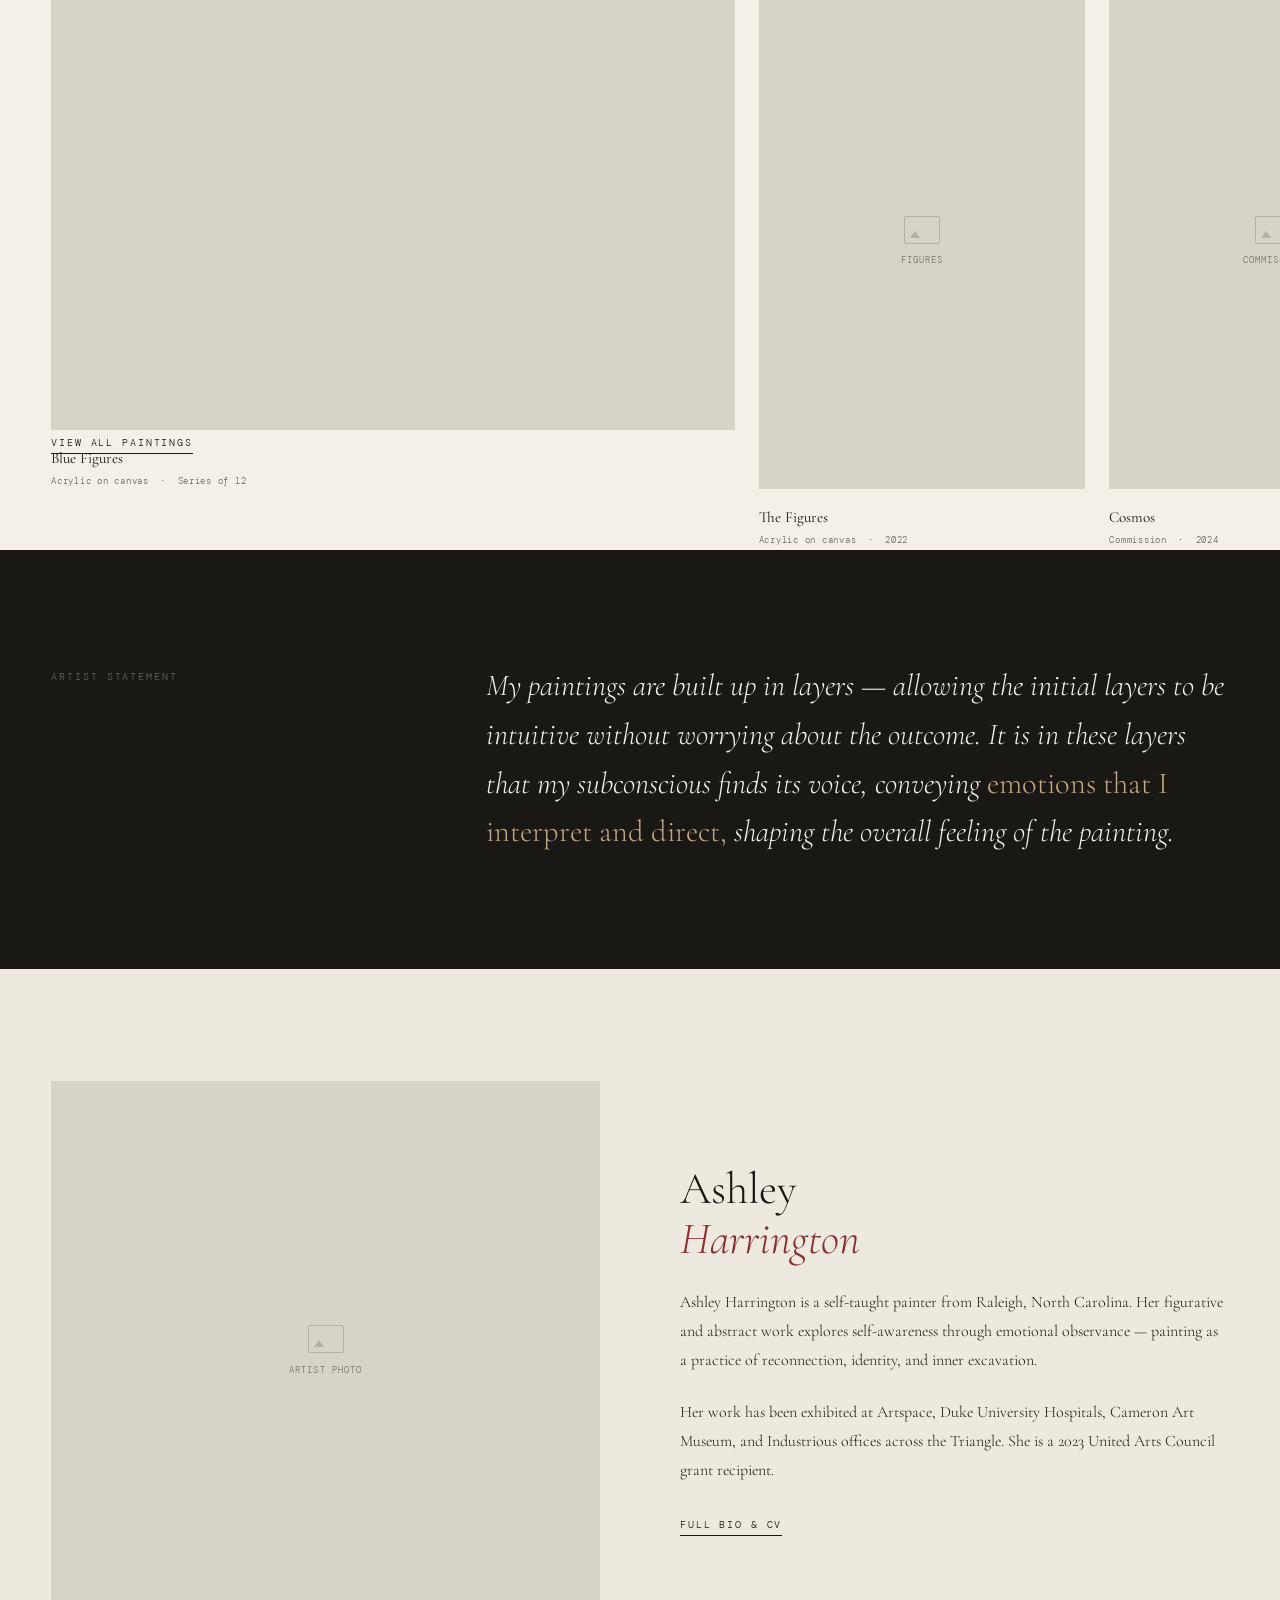
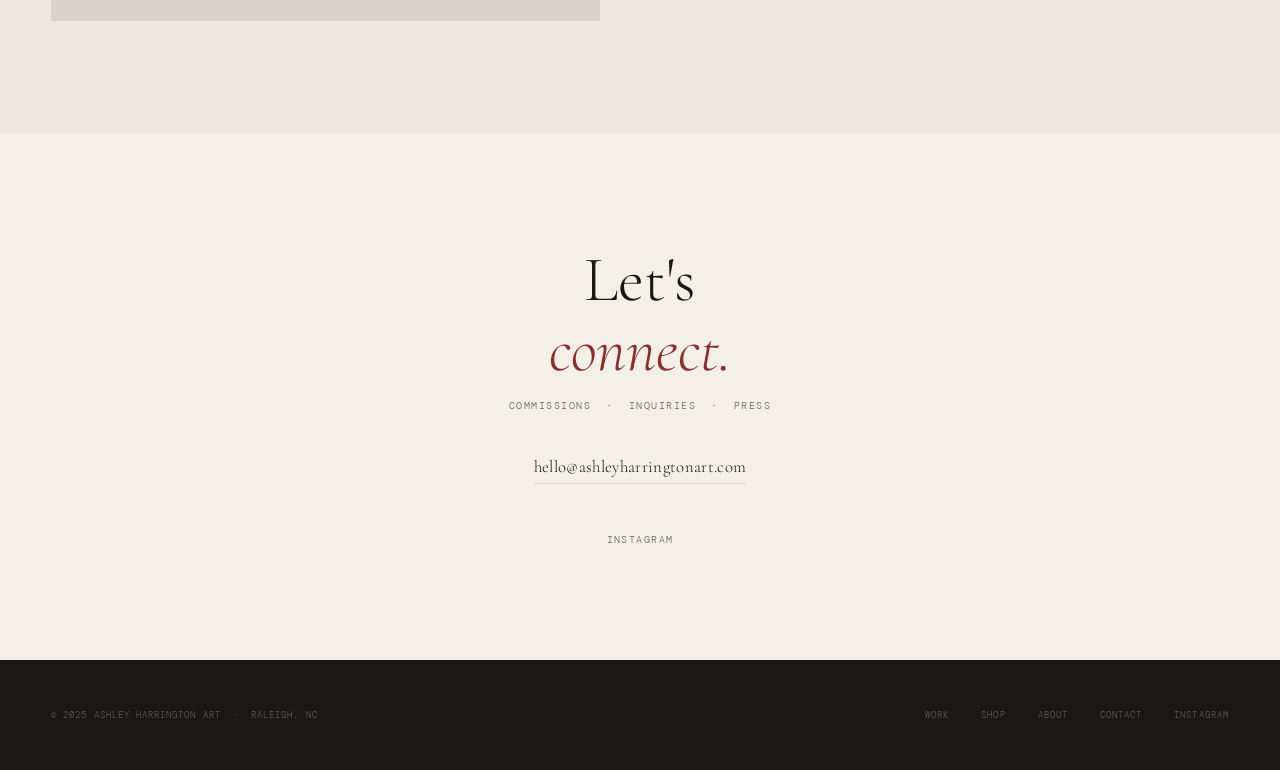
==== commit 4968aaa0: "Update index.html" ====
--- a/index.html
+++ b/index.html
@@ -1,103 +1,145 @@
 <!DOCTYPE html>
 <html lang="en">
 <head>
-<meta charset="UTF-8">
-<meta name="viewport" content="width=device-width, initial-scale=1.0">
-<title>Ashley Harrington Art</title>
-<link rel="preconnect" href="https://fonts.googleapis.com">
-<link href="https://fonts.googleapis.com/css2?family=Cormorant+Garamond:ital,wght@0,300;0,400;1,300;1,400&family=DM+Mono:wght@300;400&display=swap" rel="stylesheet">
-<link rel="stylesheet" href="style.css">
-
-<style>
-  /* ── HOMEPAGE HERO SPACING ── */
-  #hero {
-    padding: 10rem 4vw 4rem; /* Top padding keeps text from slipping under the navigation menu */
-    max-width: 1200px;
-    margin: 0 auto;
-  }
-  .hero-title { font-size: clamp(2.5rem, 5vw, 4.5rem); font-weight: 300; line-height: 1.1; margin-bottom: 1.5rem; }
-  .hero-title em { font-style: italic; color: var(--accent); }
-  .hero-tagline { font-size: 1.1rem; color: var(--muted); max-width: 50ch; line-height: 1.75; }
-
-  /* ── EDITORIAL ROW GRID ── */
-  #featured { padding: 4rem 4vw 6rem; max-width: 1200px; margin: 0 auto; }
-  .collection-rows { display: grid; grid-template-columns: 100%; gap: 6rem; }
-  .collection-block { display: flex; flex-direction: column; width: 100%; }
-  
-  .collection-block .image-frame {
-    display: grid; grid-template-areas: "overlay";
-    width: 100%; aspect-ratio: 16 / 9; overflow: hidden; position: relative;
-  }
-  .collection-block img, .collection-block .placeholder {
-    grid-area: overlay; width: 100%; height: 100%; object-fit: cover; transition: filter 0.4s ease;
-  }
-  .collection-block h2.enter-label {
-    grid-area: overlay; display: flex; justify-content: center; align-items: center; margin: 0;
-    color: #ffffff; font-family: var(--mono); font-size: 0.75rem; letter-spacing: 0.25em;
-    text-transform: uppercase; opacity: 0; background: rgba(26, 24, 21, 0.45); transition: opacity 0.4s ease; z-index: 10;
-  }
-  .collection-block h3 { font-size: 1.8rem; font-weight: 300; margin: 1.5rem 0 0.5rem 0; color: var(--ink); }
-  .collection-block p { font-size: 1.05rem; color: var(--muted); max-width: 650px; }
-
-  /* Hover States */
-  .collection-block .image-frame:hover img,
-  .collection-block .image-frame:hover .placeholder { filter: brightness(0.75); }
-  .collection-block .image-frame:hover h2.enter-label { opacity: 1; }
-
-  @media (max-width: 768px) {
-    .collection-block .image-frame { aspect-ratio: 4 / 3; }
-  }
-</style>
-</head>
+  <meta charset="UTF-8">
+  <meta name="viewport" content="width=device-width, initial-scale=1.0">
+  <title>Ashley Harrington Art</title>
+  <meta name="description" content="Somatic, intuitive abstract paintings and fine art studies by Ashley Harrington, based in Raleigh, North Carolina.">
+  <link rel="preconnect" href="https://fonts.googleapis.com">
+  <link href="https://fonts.googleapis.com/css2?family=Cormorant+Garamond:ital,wght@0,300;0,400;1,300;1,400&family=DM+Mono:wght@300;400&display=swap" rel="stylesheet">
+  <link rel="stylesheet" href="style.css"> </head>
 <body>
 
-<nav id="main-nav">
-  <a href="index.html" class="nav-name">Ashley Harrington</a>
-  <ul class="nav-links">
-    <li><a href="paintings.html">Work</a></li>
-    <li><a href="shop.html">Shop</a></li>
-    <li><a href="about.html">About</a></li>
-  </ul>
-</nav>
+  <nav id="main-nav">
+    <a href="index.html" class="nav-name">Ashley Harrington</a>
+    <ul class="nav-links">
+      <li><a href="paintings.html">Work</a></li>
+      <li><a href="shop.html">Shop</a></li>
+      <li><a href="about.html">About</a></li>
+      <li><a href="about.html#contact">Contact</a></li>
+    </ul>
+  </nav>
 
-<section id="hero">
-  <h1 class="hero-title">Somatic. <em>Intuitive.</em> Abstract.</h1>
-  <p class="hero-tagline">Paintings that trace the interior — where emotion meets identity, and the body remembers what the mind forgets.</p>
-</section>
+  <section id="hero">
+    <div class="hero-text fade-in">
+      <p class="hero-eyebrow">Raleigh, North Carolina</p>
+      <h1 class="hero-title">Somatic.<br><em>Intuitive.</em><br>Abstract.</h1>
+      <p class="hero-tagline">Oil and acrylic paintings that trace the interior — where emotion meets identity, and the body remembers what the mind forgets.</p>
+      <a href="paintings.html" class="hero-cta">View work</a>
+    </div>
+    <div class="hero-image-block fade-in">
+      <div class="placeholder">
+        <div class="ph-icon"></div>
+        <span>Featured painting</span>
+      </div>
+    </div>
+  </section>
 
-<section id="featured">
-  <div class="collection-rows">
-    <div class="collection-block fade-in">
-        <a href="paintings.html#blue-figures" class="image-frame">
-            <div class="placeholder"><div class="ph-icon"></div><span>Blue Figures Cover</span></div>
-            <h2 class="enter-label">Enter Collection</h2>
-        </a>
-        <h3>Blue Figures</h3>
-        <p>Figures rendered in deep, meditative blues — exploring the emotional body as it moves between containment and release.</p>
+  <section id="featured">
+    <p class="section-label fade-in">Selected works</p>
+    <div class="featured-grid">
+      <div class="feat-main fade-in">
+        <div class="feat-thumb placeholder">
+          <div class="ph-icon"></div><span>Blue Figures series</span>
+        </div>
+        <div class="feat-meta">
+          <p class="feat-title">Blue Figures</p>
+          <p class="feat-detail">Acrylic on canvas &nbsp;·&nbsp; Series of 12</p>
+        </div>
+      </div>
+      
+      <div class="fade-in">
+        <div class="feat-thumb placeholder">
+          <div class="ph-icon"></div><span>Shifting Bodies</span>
+        </div>
+        <div class="feat-meta">
+          <p class="feat-title">Shifting Bodies</p>
+          <p class="feat-detail">Acrylic on canvas &nbsp;·&nbsp; 2023</p>
+        </div>
+      </div>
+      
+      <div class="fade-in">
+        <div class="feat-thumb placeholder">
+          <div class="ph-icon"></div><span>Study</span>
+        </div>
+        <div class="feat-meta">
+          <p class="feat-title">Figure Study</p>
+          <p class="feat-detail">Acrylic on canvas &nbsp;·&nbsp; 2024</p>
+        </div>
+      </div>
+      
+      <div class="fade-in">
+        <div class="feat-thumb placeholder">
+          <div class="ph-icon"></div><span>Figures</span>
+        </div>
+        <div class="feat-meta">
+          <p class="feat-title">The Figures</p>
+          <p class="feat-detail">Acrylic on canvas &nbsp;·&nbsp; 2022</p>
+        </div>
+      </div>
+      
+      <div class="fade-in">
+        <div class="feat-thumb placeholder">
+          <div class="ph-icon"></div><span>Commission</span>
+        </div>
+        <div class="feat-meta">
+          <p class="feat-title">Cosmos</p>
+          <p class="feat-detail">Commission &nbsp;·&nbsp; 2024</p>
+        </div>
+      </div>
     </div>
+    <a href="paintings.html" class="featured-cta fade-in">View all paintings</a>
+  </section>
 
-    <div class="collection-block fade-in">
-        <a href="paintings.html#shifting-bodies" class="image-frame">
-            <div class="placeholder"><div class="ph-icon"></div><span>Shifting Bodies Cover</span></div>
-            <h2 class="enter-label">Enter Collection</h2>
-        </a>
-        <h3>Shifting Bodies</h3>
-        <p>Funded by a United Arts Council grant — this series examines the body in flux, shaped by forces both internal and cultural.</p>
+  <section id="statement-strip">
+    <p class="strip-label fade-in">Artist statement</p>
+    <blockquote class="strip-quote fade-in">
+      My paintings are built up in layers — allowing the initial layers to be intuitive without worrying about the outcome. It is in these layers that my subconscious finds its voice, conveying <em>emotions that I interpret and direct,</em> shaping the overall feeling of the painting.
+    </blockquote>
+  </section>
+
+  <section id="about-strip">
+    <div class="about-photo-block fade-in">
+      <div class="about-photo placeholder">
+        <div class="ph-icon"></div><span>Artist photo</span>
+      </div>
     </div>
-  </div>
-</section>
+    <div class="about-text-block fade-in">
+      <h2 class="about-heading">Ashley<br><em>Harrington</em></h2>
+      <p class="about-body">Ashley Harrington is a self-taught painter from Raleigh, North Carolina. Her figurative and abstract work explores self-awareness through emotional observance — painting as a practice of reconnection, identity, and inner excavation.</p>
+      <p class="about-body">Her work has been exhibited at Artspace, Duke University Hospitals, Cameron Art Museum, and Industrious offices across the Triangle. She is a 2023 United Arts Council grant recipient.</p>
+      <a href="about.html" class="about-link">Full bio & CV</a>
+    </div>
+  </section>
 
-<script>
-  // Handles navigation background scroll animation
-  const nav = document.getElementById('main-nav');
-  window.addEventListener('scroll', () => { nav.classList.toggle('scrolled', window.scrollY > 30); });
+  <section id="contact-strip">
+    <h2 class="contact-heading fade-in">Let's<br><em>connect.</em></h2>
+    <p class="contact-sub fade-in">Commissions &nbsp;·&nbsp; Inquiries &nbsp;·&nbsp; Press</p>
+    <a href="mailto:hello@ashleyharringtonart.com" class="contact-email fade-in">hello@ashleyharringtonart.com</a>
+    <div class="social-row fade-in">
+      <a href="https://www.instagram.com/ashleyharringtonart" target="_blank" rel="noopener" class="social-link">Instagram</a>
+    </div>
+  </section>
 
-  // Handles smooth fade-in animations on scroll
-  const observer = new IntersectionObserver((entries) => {
-    entries.forEach(e => { if (e.isIntersecting) { e.target.classList.add('visible'); observer.unobserve(e.target); } });
-  }, { threshold: 0.06 });
-  document.querySelectorAll('.fade-in').forEach(el => observer.observe(el));
-</script>
+  <footer>
+    <p>© 2025 Ashley Harrington Art &nbsp;·&nbsp; Raleigh, NC</p>
+    <nav class="footer-links">
+      <a href="paintings.html">Work</a>
+      <a href="shop.html">Shop</a>
+      <a href="about.html">About</a>
+      <a href="mailto:hello@ashleyharringtonart.com">Contact</a>
+      <a href="https://www.instagram.com/ashleyharringtonart" target="_blank" rel="noopener">Instagram</a>
+    </nav>
+  </footer>
 
+  <script>
+    const nav = document.getElementById('main-nav');
+    window.addEventListener('scroll', () => { nav.classList.toggle('scrolled', window.scrollY > 30); });
+
+    const observer = new IntersectionObserver((entries) => {
+      entries.forEach(e => { if (e.isIntersecting) { e.target.classList.add('visible'); observer.unobserve(e.target); } });
+    }, { threshold: 0.08, rootMargin: '0px 0px -30px 0px' });
+    document.querySelectorAll('.fade-in').forEach(el => observer.observe(el));
+  </script>
 </body>
 </html>
--- a/style.css
+++ b/style.css
@@ -1,5 +1,5 @@
 /* ==========================================================================
-   CLEAN GALLERY STYLESHEET
+   GLOBAL GALLERY ARCHITECTURE & VARIABLES
    ========================================================================== */
 *, *::before, *::after { box-sizing: border-box; margin: 0; padding: 0; }
 
@@ -17,7 +17,7 @@
 html { scroll-behavior: smooth; }
 
 body {
-  background: var(--cream); /* Pristine gallery environment */
+  background: var(--cream);
   color: var(--ink);
   font-family: var(--serif);
   font-weight: 300;
@@ -25,7 +25,9 @@
   overflow-x: hidden;
 }
 
-/* ── NAVIGATION BAR ── */
+/* ==========================================================================
+   MAIN MENU FIXED NAVIGATION BAR
+   ========================================================================== */
 nav#main-nav {
   position: fixed;
   top: 0; left: 0; right: 0;
@@ -39,7 +41,6 @@
   transition: all 0.3s ease;
 }
 
-/* When scrolling down, it softens into a beautiful glass-like border */
 nav#main-nav.scrolled { 
   border-color: var(--border);
   padding: 1rem 4vw;
@@ -70,19 +71,227 @@
 }
 .nav-links a:hover,
 .nav-links a.active { color: var(--ink); }
-
-/* --- RESPONSIVE UTILITIES --- */
+.nav-links a.active { border-bottom: 1px solid var(--ink); padding-bottom: 1px; }
+
+/* ==========================================================================
+   HOMEPAGE COMPONENTS STYLE RULES
+   ========================================================================== */
+
+/* ── HERO COMPONENT ── */
+#hero {
+  min-height: 100vh;
+  display: grid;
+  grid-template-columns: 1fr 1fr;
+  align-items: center;
+  padding: 6.5rem 4vw 0;
+  gap: 4rem;
+}
+.hero-text { padding-left: 2vw; }
+.hero-eyebrow {
+  font-family: var(--mono);
+  font-size: 0.65rem;
+  letter-spacing: 0.2em;
+  text-transform: uppercase;
+  color: var(--muted);
+  margin-bottom: 1.5rem;
+}
+.hero-title {
+  font-size: clamp(3.5rem, 7vw, 6rem);
+  font-weight: 300;
+  line-height: 1.05;
+  letter-spacing: -0.01em;
+  margin-bottom: 2rem;
+}
+.hero-title em { font-style: italic; color: var(--accent); }
+.hero-tagline {
+  font-size: 1.05rem;
+  font-weight: 300;
+  color: var(--muted);
+  max-width: 36ch;
+  line-height: 1.75;
+  margin-bottom: 2.5rem;
+}
+.hero-cta {
+  display: inline-block;
+  font-family: var(--mono);
+  font-size: 0.65rem;
+  letter-spacing: 0.18em;
+  text-transform: uppercase;
+  color: var(--ink);
+  text-decoration: none;
+  border-bottom: 1px solid var(--ink);
+  padding-bottom: 2px;
+  transition: color 0.2s, border-color 0.2s;
+}
+.hero-cta:hover { color: var(--accent); border-color: var(--accent); }
+.hero-image-block { position: relative; height: 75vh; max-height: 680px; width: 100%; }
+
+/* ── SELECTED WORKS GRID COMPONENT ── */
+#featured { padding: 6rem 4vw; width: 100%; clear: both; }
+.featured-grid {
+  display: grid;
+  grid-template-columns: 2fr 1fr 1fr;
+  gap: 2.5rem 1.5rem;
+}
+.feat-main { grid-row: span 2; display: flex; flex-direction: column; }
+.feat-thumb { width: 100%; aspect-ratio: 3 / 4; overflow: hidden; }
+.feat-thumb img, .feat-thumb .placeholder { width: 100%; height: 100%; object-fit: cover; }
+.feat-meta { padding: 1rem 0 0; background: transparent; }
+.feat-title { font-size: 0.95rem; font-weight: 400; color: var(--ink); }
+.feat-detail {
+  font-family: var(--mono);
+  font-size: 0.58rem;
+  letter-spacing: 0.08em;
+  color: var(--muted);
+  margin-top: 0.25rem;
+}
+.featured-cta {
+  margin-top: 4rem;
+  display: inline-block;
+  font-family: var(--mono);
+  font-size: 0.65rem;
+  letter-spacing: 0.18em;
+  text-transform: uppercase;
+  color: var(--ink);
+  text-decoration: none;
+  border-bottom: 1px solid var(--ink);
+  padding-bottom: 2px;
+  transition: color 0.2s, border-color 0.2s;
+}
+.featured-cta:hover { color: var(--accent); border-color: var(--accent); }
+
+/* ── STATEMENT STRIP ── */
+#statement-strip {
+  background: var(--ink);
+  color: var(--cream);
+  padding: 7rem 4vw;
+  display: grid;
+  grid-template-columns: 1fr 2fr;
+  gap: 4rem;
+  align-items: start;
+  clear: both;
+}
+.strip-label {
+  font-family: var(--mono);
+  font-size: 0.6rem;
+  letter-spacing: 0.2em;
+  text-transform: uppercase;
+  color: rgba(244,240,232,0.35);
+  padding-top: 0.4rem;
+}
+.strip-quote {
+  font-size: clamp(1.3rem, 2.5vw, 1.9rem);
+  font-weight: 300;
+  line-height: 1.6;
+  font-style: italic;
+  color: var(--cream);
+}
+.strip-quote em { font-style: normal; color: #c4a882; }
+
+/* ── ABOUT STRIP ── */
+#about-strip {
+  background: var(--light-bg);
+  padding: 7rem 4vw;
+  display: grid;
+  grid-template-columns: 1fr 1fr;
+  gap: 5rem;
+  align-items: center;
+}
+.about-photo-block { position: relative; width: 100%; }
+.about-photo { width: 100%; aspect-ratio: 3 / 4; max-height: 540px; }
+.about-photo img, .about-photo .placeholder { width: 100%; height: 100%; object-fit: cover; }
+.about-heading { font-size: clamp(2rem, 3.5vw, 3rem); font-weight: 300; line-height: 1.1; margin-bottom: 1.5rem; }
+.about-heading em { font-style: italic; color: var(--accent); }
+.about-body { font-size: 1rem; line-height: 1.8; color: var(--ink); font-weight: 300; margin-bottom: 1.5rem; }
+.about-link {
+  display: inline-block;
+  font-family: var(--mono);
+  font-size: 0.65rem;
+  letter-spacing: 0.18em;
+  text-transform: uppercase;
+  color: var(--ink);
+  text-decoration: none;
+  border-bottom: 1px solid var(--ink);
+  padding-bottom: 2px;
+  margin-top: 0.5rem;
+  transition: color 0.2s, border-color 0.2s;
+}
+.about-link:hover { color: var(--accent); border-color: var(--accent); }
+
+/* ── CONTACT STRIP ── */
+#contact-strip {
+  background: var(--cream);
+  padding: 7rem 4vw;
+  display: flex;
+  flex-direction: column;
+  align-items: center;
+  text-align: center;
+}
+.contact-heading { font-size: clamp(2.5rem, 5vw, 4.5rem); font-weight: 300; line-height: 1.1; margin-bottom: 0.75rem; }
+.contact-heading em { font-style: italic; color: var(--accent); }
+.contact-sub { font-family: var(--mono); font-size: 0.62rem; letter-spacing: 0.15em; text-transform: uppercase; color: var(--muted); margin-bottom: 2.5rem; }
+.contact-email {
+  font-size: 1.05rem; font-weight: 300; color: var(--ink); text-decoration: none;
+  border-bottom: 1px solid var(--border); padding-bottom: 3px; letter-spacing: 0.02em;
+  transition: border-color 0.2s; margin-bottom: 3rem; display: inline-block;
+}
+.contact-email:hover { border-color: var(--accent); }
+.social-row { display: flex; gap: 2.5rem; }
+.social-link { font-family: var(--mono); font-size: 0.6rem; letter-spacing: 0.15em; text-transform: uppercase; color: var(--muted); text-decoration: none; transition: color 0.2s; }
+.social-link:hover { color: var(--ink); }
+
+/* ==========================================================================
+   GLOBAL UTILITIES, LABELS, FOOTERS, & BREAKPOINTS
+   ========================================================================== */
+.section-label {
+  font-family: var(--mono);
+  font-size: 0.6rem;
+  letter-spacing: 0.22em;
+  text-transform: uppercase;
+  color: var(--muted);
+  margin-bottom: 3rem;
+  display: flex;
+  align-items: center;
+  gap: 1rem;
+}
+.section-label::after { content: ''; flex: 1; max-width: 60px; height: 1px; background: var(--border); }
+
 .fade-in { opacity: 0; transform: translateY(20px); transition: opacity 0.7s ease, transform 0.7s ease; }
 .fade-in.visible { opacity: 1; transform: translateY(0); }
 
-/* --- ARTWORK COVERS --- */
 .placeholder {
-  width: 100%; height: 100%; min-height: 350px;
-  background: #d8d3c8; display: flex; align-items: center; justify-content: center;
+  width: 100%; height: 100%; background: #d8d3c8;
+  display: flex; flex-direction: column; align-items: center; justify-content: center; gap: 0.6rem;
 }
 .placeholder span { font-family: var(--mono); font-size: 0.55rem; letter-spacing: 0.12em; text-transform: uppercase; color: #7a756c; }
-
-@media (max-width: 768px) {
+.ph-icon { width: 36px; height: 28px; border: 1.5px solid #b5b0a6; border-radius: 2px; position: relative; }
+.ph-icon::after { content: ''; position: absolute; bottom: 5px; left: 5px; width: 0; height: 0; border-left: 5px solid transparent; border-right: 5px solid transparent; border-bottom: 7px solid #b5b0a6; }
+
+footer { background: var(--ink); padding: 3rem 4vw; display: flex; justify-content: space-between; align-items: center; flex-wrap: wrap; gap: 1.5rem; }
+footer p, footer .footer-links a { font-family: var(--mono); font-size: 0.55rem; letter-spacing: 0.12em; color: rgba(244,240,232,0.3); text-transform: uppercase; text-decoration: none; }
+footer .footer-links { display: flex; gap: 2rem; list-style: none; }
+footer .footer-links a:hover { color: rgba(244,240,232,0.7); }
+
+/* ── ALL MEDIAS RESPONSIVE ADAPTABILITY BLOCKS ── */
+@media (max-width: 900px) {
+  #hero { grid-template-columns: 1fr; padding-top: 7.5rem; gap: 2.5rem; }
+  .hero-image-block { height: 60vw; max-height: 400px; order: -1; }
+  .hero-text { padding-left: 0; text-align: center; }
+  .hero-tagline { margin-left: auto; margin-right: auto; }
+  .featured-grid { grid-template-columns: 1fr 1fr; gap: 1.5rem; }
+  .feat-main { grid-row: span 1; grid-column: span 2; }
+  .feat-main .feat-thumb { aspect-ratio: 4 / 3; }
+  #statement-strip { grid-template-columns: 1fr; gap: 1.5rem; padding: 5rem 5vw; }
+  #about-strip { grid-template-columns: 1fr; gap: 3rem; padding: 5rem 5vw; }
+  footer { flex-direction: column; text-align: center; }
+  footer .footer-links { flex-direction: column; gap: 1rem; }
+}
+@media (max-width: 600px) {
+  #hero, #featured, #statement-strip, #about-strip, #contact-strip { padding-left: 6vw; padding-right: 6vw; }
+  .featured-grid { grid-template-columns: 1fr; gap: 2rem; }
+  .feat-main { grid-column: span 1; }
+  .feat-main .feat-thumb { aspect-ratio: 3 / 4; }
   nav#main-nav { padding: 1.2rem 5vw; }
   .nav-links { gap: 1.2rem; }
-}
+  .nav-links a { font-size: 0.6rem; }
+}
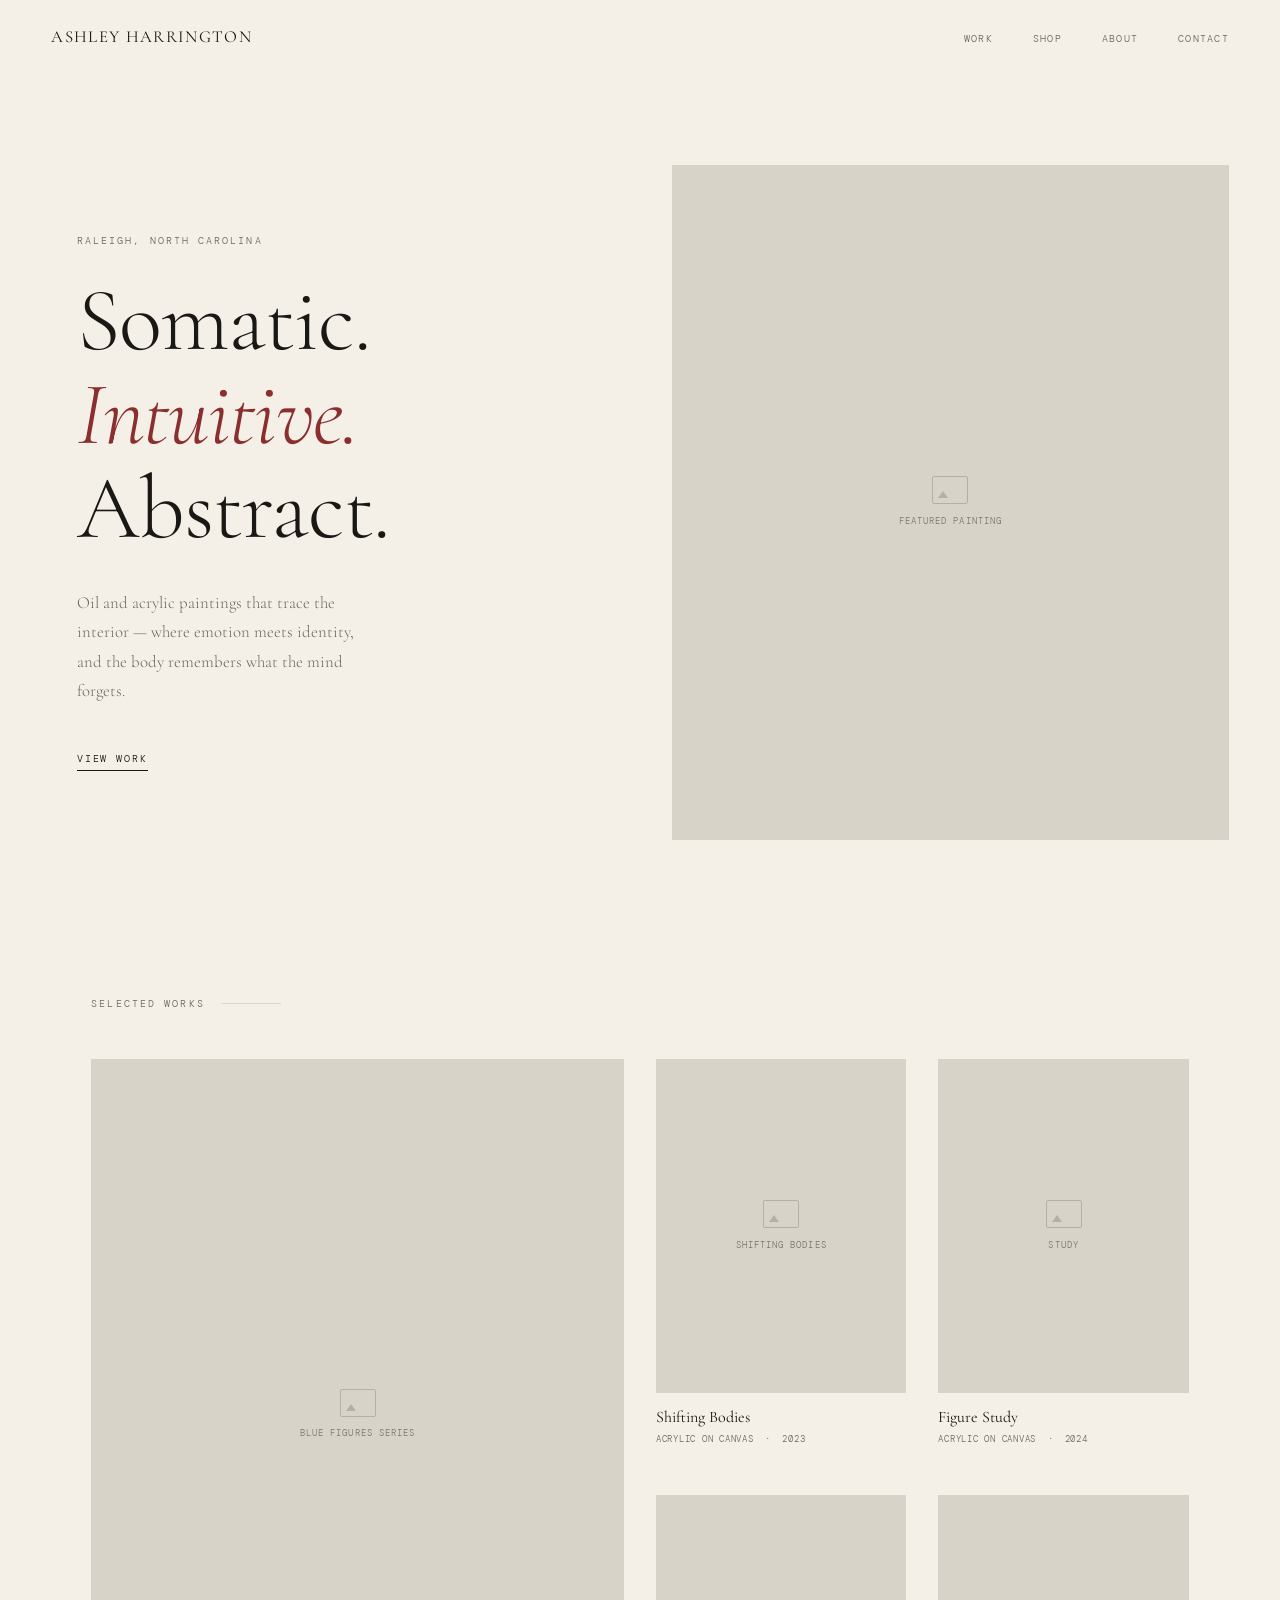
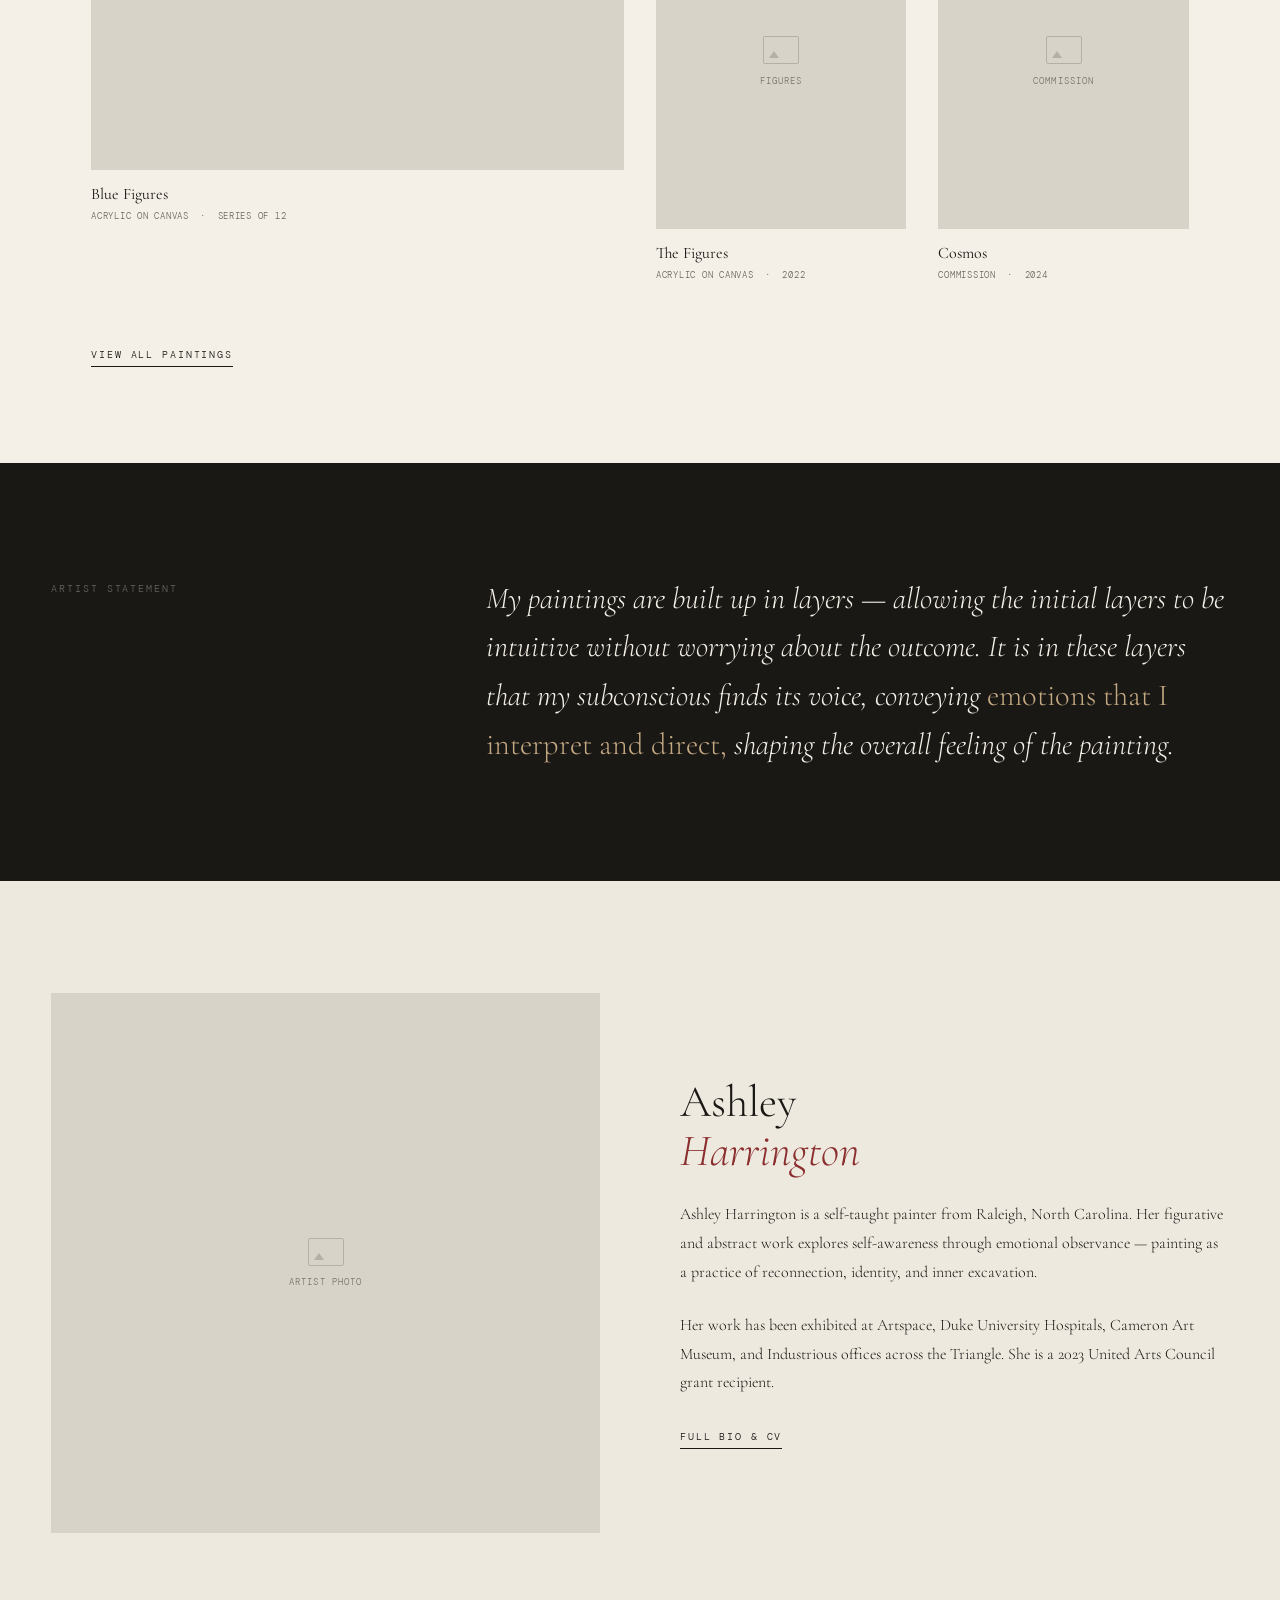
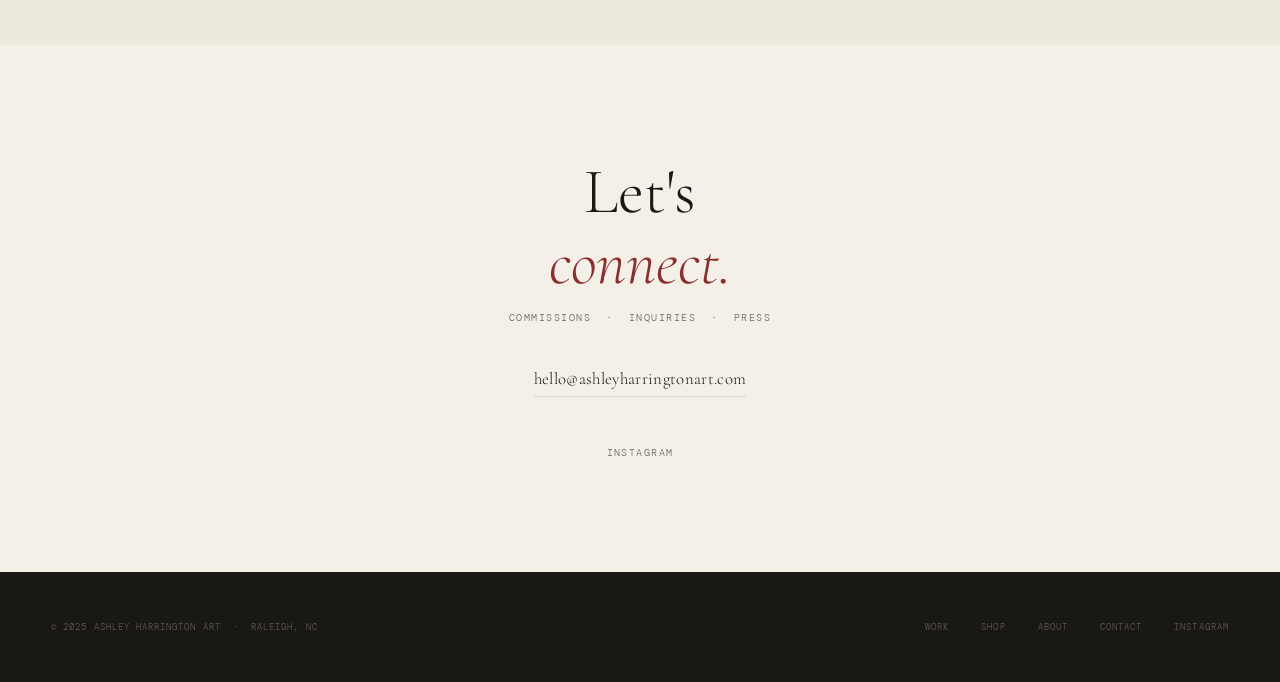
==== commit 5ad4c4b7: "Update index.html" ====
--- a/index.html
+++ b/index.html
@@ -16,7 +16,7 @@
       <li><a href="paintings.html">Work</a></li>
       <li><a href="shop.html">Shop</a></li>
       <li><a href="about.html">About</a></li>
-      <li><a href="about.html#contact">Contact</a></li>
+      <li><a href="index.html#contact">Contact</a></li>
     </ul>
   </nav>
 
--- a/style.css
+++ b/style.css
@@ -126,30 +126,79 @@
 .hero-cta:hover { color: var(--accent); border-color: var(--accent); }
 .hero-image-block { position: relative; height: 75vh; max-height: 680px; width: 100%; }
 
-/* ── SELECTED WORKS GRID COMPONENT ── */
-#featured { padding: 6rem 4vw; width: 100%; clear: both; }
+/* ==========================================================================
+   SELECTED WORKS GRID COMPONENT (REPAIRED & RECONSTRUCTED)
+   ========================================================================== */
+#featured { 
+  padding: 6rem 4vw; 
+  width: 100%;
+  max-width: 1200px; /* Aligns perfectly with your hero section margins */
+  margin: 0 auto;
+  clear: both; /* Prevents the hero section above from spilling into this layout */
+}
+
+/* 1. Establish a strict 4-column framework */
 .featured-grid {
-  display: grid;
-  grid-template-columns: 2fr 1fr 1fr;
-  gap: 2.5rem 1.5rem;
-}
-.feat-main { grid-row: span 2; display: flex; flex-direction: column; }
-.feat-thumb { width: 100%; aspect-ratio: 3 / 4; overflow: hidden; }
-.feat-thumb img, .feat-thumb .placeholder { width: 100%; height: 100%; object-fit: cover; }
-.feat-meta { padding: 1rem 0 0; background: transparent; }
-.feat-title { font-size: 0.95rem; font-weight: 400; color: var(--ink); }
+  display: grid !important;
+  grid-template-columns: repeat(4, 1fr) !important; /* 4 equal columns (25% width each) */
+  gap: 3rem 2rem !important; /* Generous gap (vertical horizontal) prevents text overlaps */
+  width: 100%;
+  align-items: start;
+}
+
+/* 2. Force the main feature card to span exactly 2 columns (50% width) and 2 rows high */
+.feat-main { 
+  grid-column: span 2 !important; 
+  grid-row: span 2 !important; 
+  display: flex !important;
+  flex-direction: column !important;
+}
+
+/* 3. Keep all image container frames bound strictly to their layout slots */
+.feat-thumb { 
+  width: 100% !important;
+  aspect-ratio: 3 / 4 !important; /* Locks every piece into a matching portrait gallery frame */
+  overflow: hidden;
+  background-color: #d8d3c8;
+}
+
+/* Force the raw image files or placeholders to fill the 3:4 frame perfectly */
+.feat-thumb img, 
+.feat-thumb .placeholder { 
+  width: 100% !important;
+  height: 100% !important;
+  object-fit: cover !important;
+}
+
+/* 4. Keep titles and subtitles nested safely under their respective frames */
+.feat-meta { 
+  padding: 0.8rem 0 0 0 !important;
+  width: 100%;
+}
+
+.feat-title { 
+  font-family: var(--serif);
+  font-size: 1rem !important; 
+  font-weight: 400; 
+  color: var(--ink);
+  line-height: 1.4;
+}
+
 .feat-detail {
   font-family: var(--mono);
-  font-size: 0.58rem;
+  font-size: 0.58rem !important;
   letter-spacing: 0.08em;
   color: var(--muted);
+  text-transform: uppercase;
   margin-top: 0.25rem;
 }
+
+/* 5. Force the CTA link button to sit gracefully completely below the grid grid rows */
 .featured-cta {
-  margin-top: 4rem;
-  display: inline-block;
-  font-family: var(--mono);
-  font-size: 0.65rem;
+  display: inline-block !important;
+  margin-top: 4rem !important;
+  font-family: var(--mono);
+  font-size: 0.65rem !important;
   letter-spacing: 0.18em;
   text-transform: uppercase;
   color: var(--ink);
@@ -158,7 +207,42 @@
   padding-bottom: 2px;
   transition: color 0.2s, border-color 0.2s;
 }
-.featured-cta:hover { color: var(--accent); border-color: var(--accent); }
+
+.featured-cta:hover { 
+  color: var(--accent); 
+  border-color: var(--accent); 
+}
+
+/* ==========================================================================
+   MOBILE & TABLET ADAPTABILITY FOR THE FEATURED GRID
+   ========================================================================== */
+@media (max-width: 900px) {
+  .featured-grid { 
+    grid-template-columns: repeat(2, 1fr) !important; /* Drops to a 2-column stacked setup on tablets */
+    gap: 2.5rem 1.5rem !important; 
+  }
+  .feat-main { 
+    grid-column: span 2 !important; /* Main item stretches wide on mobile screens */
+    grid-row: span 1 !important;
+  }
+  .featured-cta {
+    margin-top: 3rem !important;
+    display: block;
+    width: fit-content;
+    margin-left: auto;
+    margin-right: auto; /* Centers the action button layout on smaller touch displays */
+  }
+}
+
+@media (max-width: 600px) {
+  .featured-grid { 
+    grid-template-columns: 100% !important; /* Pure uniform 1-column stack on smartphones */
+    gap: 3rem !important;
+  }
+  .feat-main { 
+    grid-column: span 1 !important; 
+  }
+}
 
 /* ── STATEMENT STRIP ── */
 #statement-strip {
